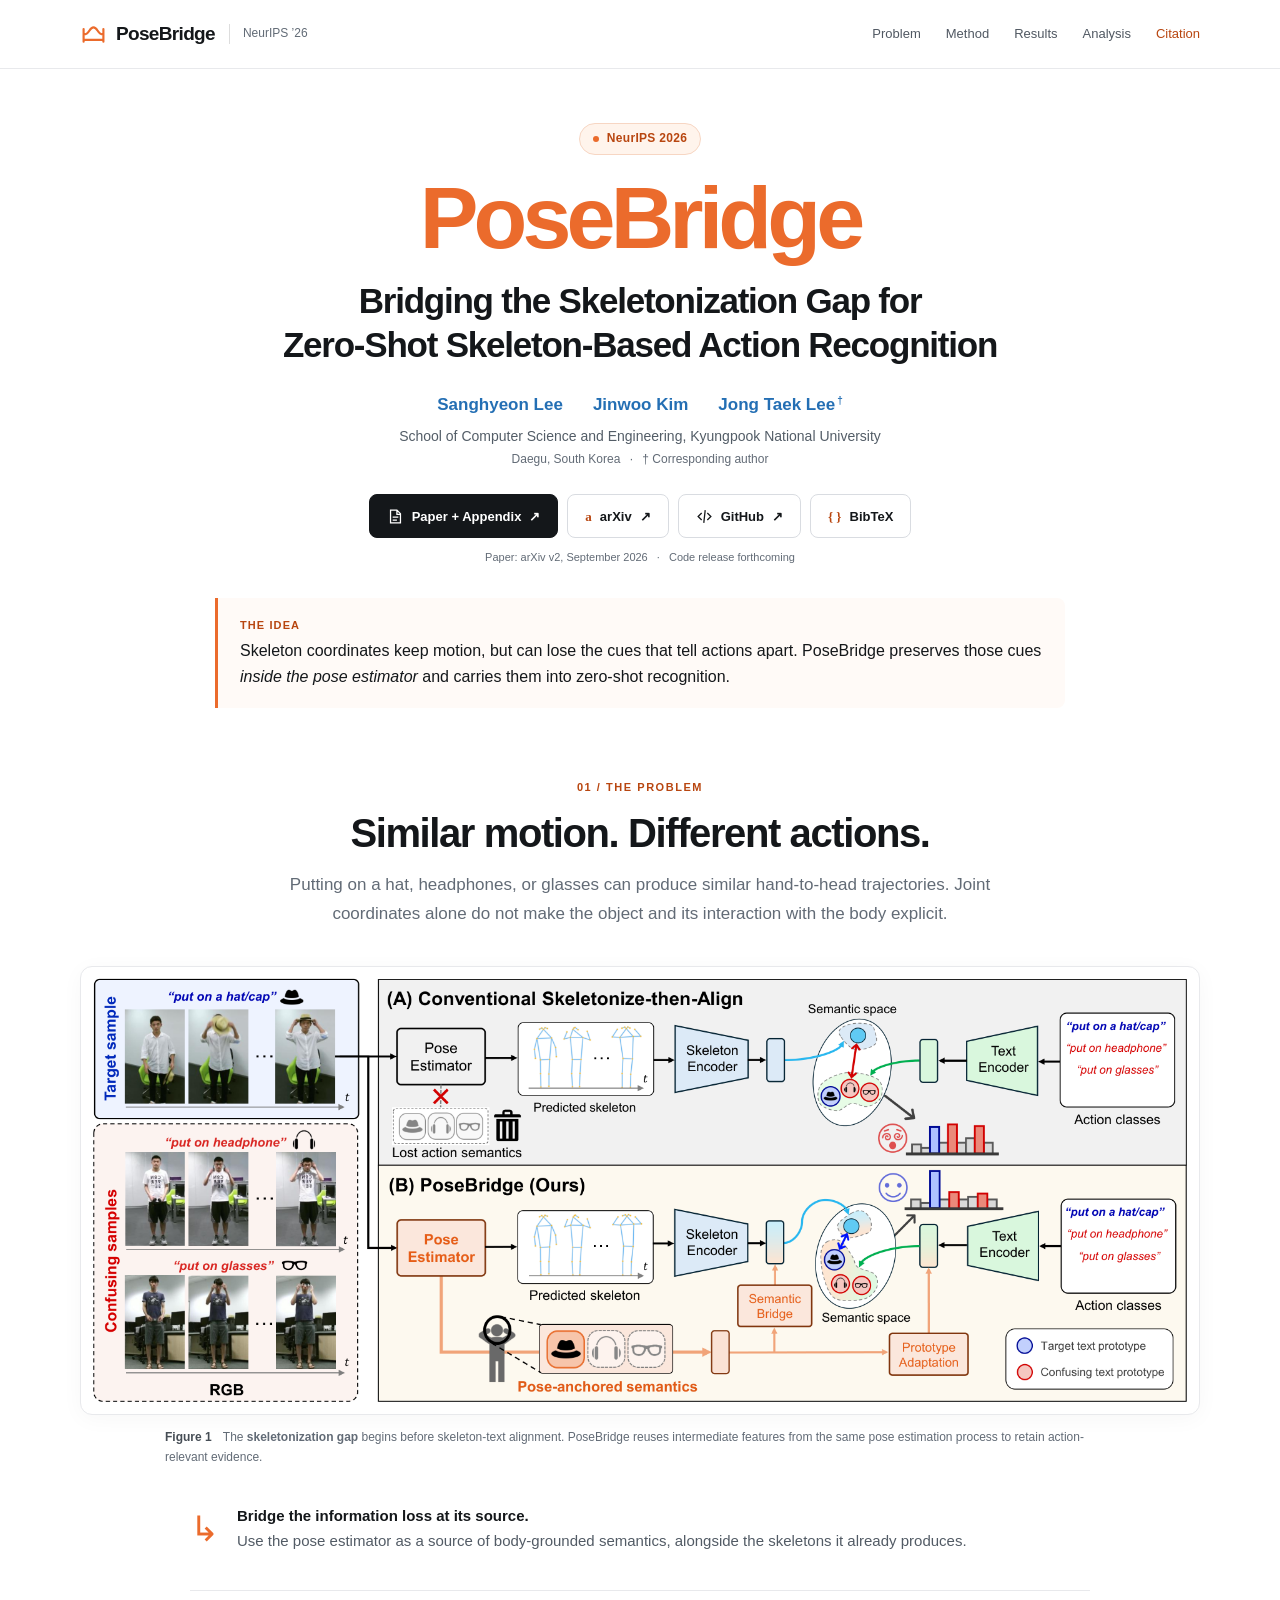
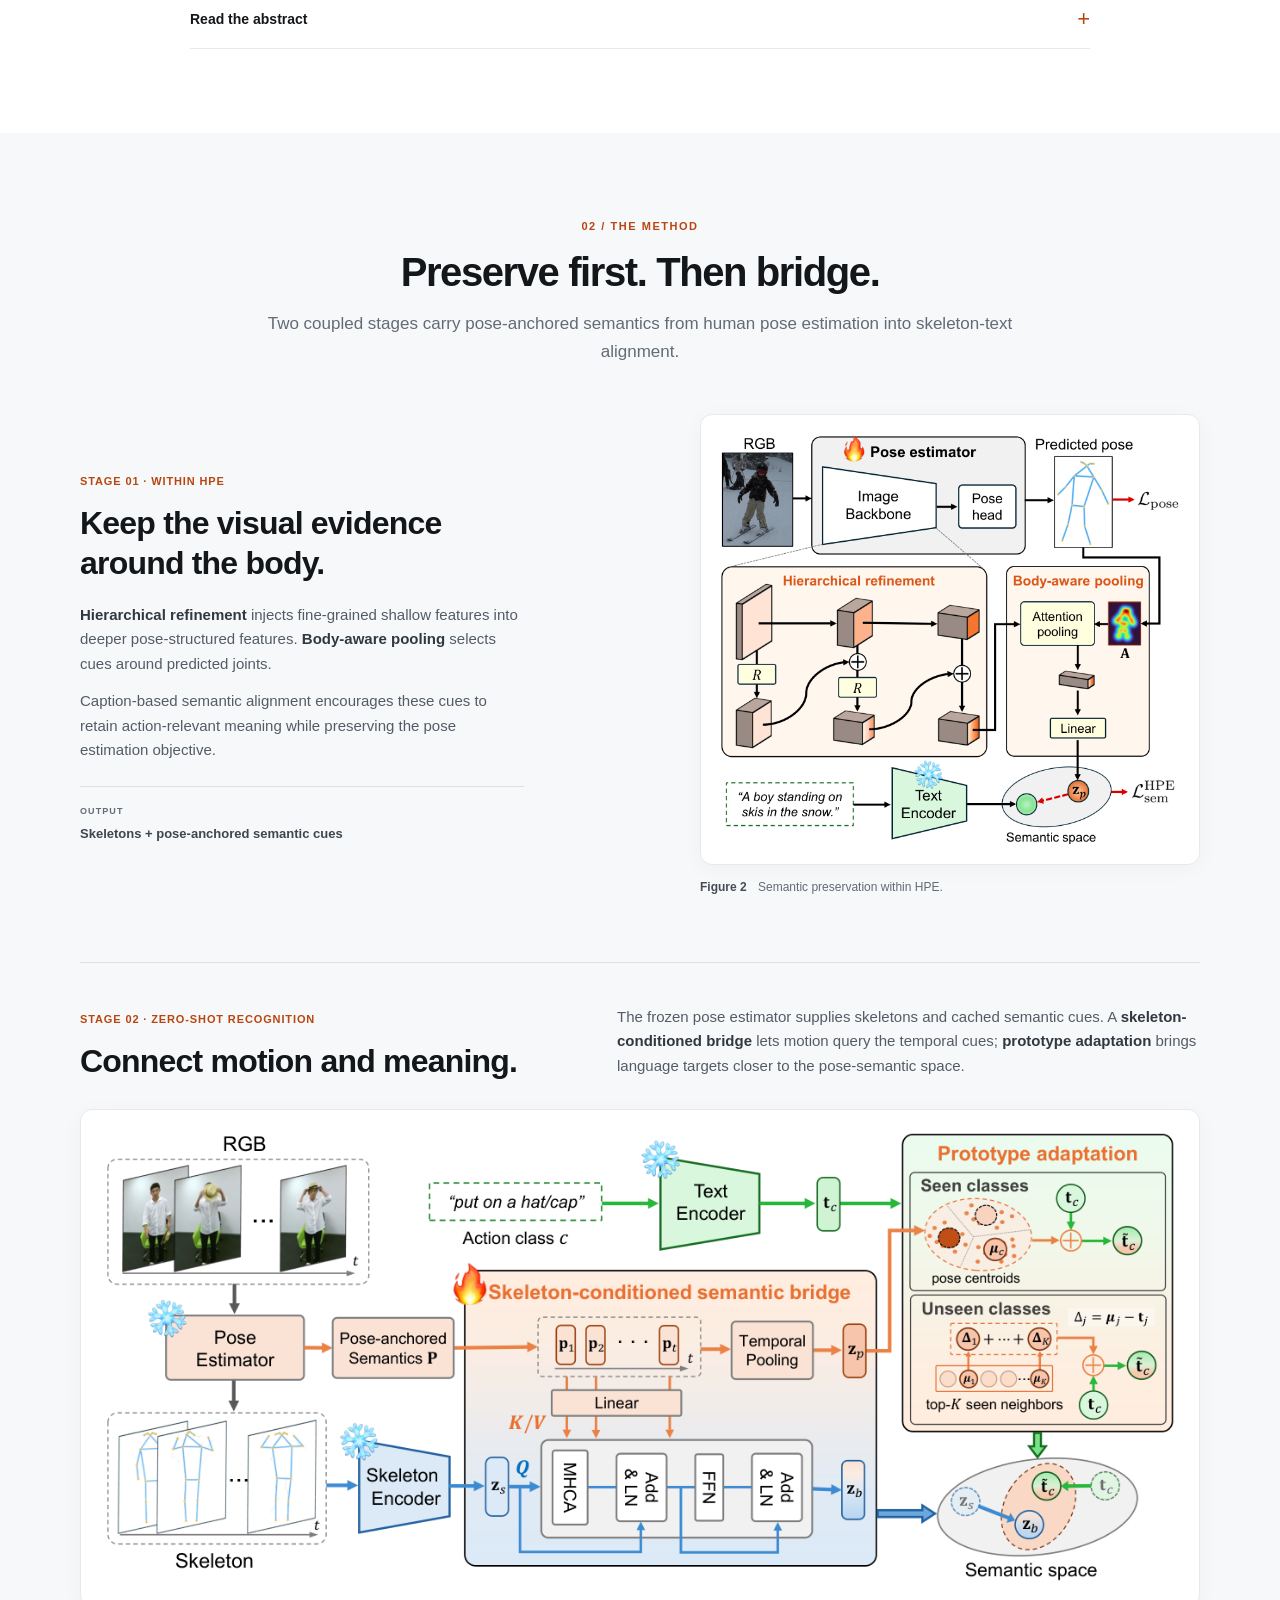
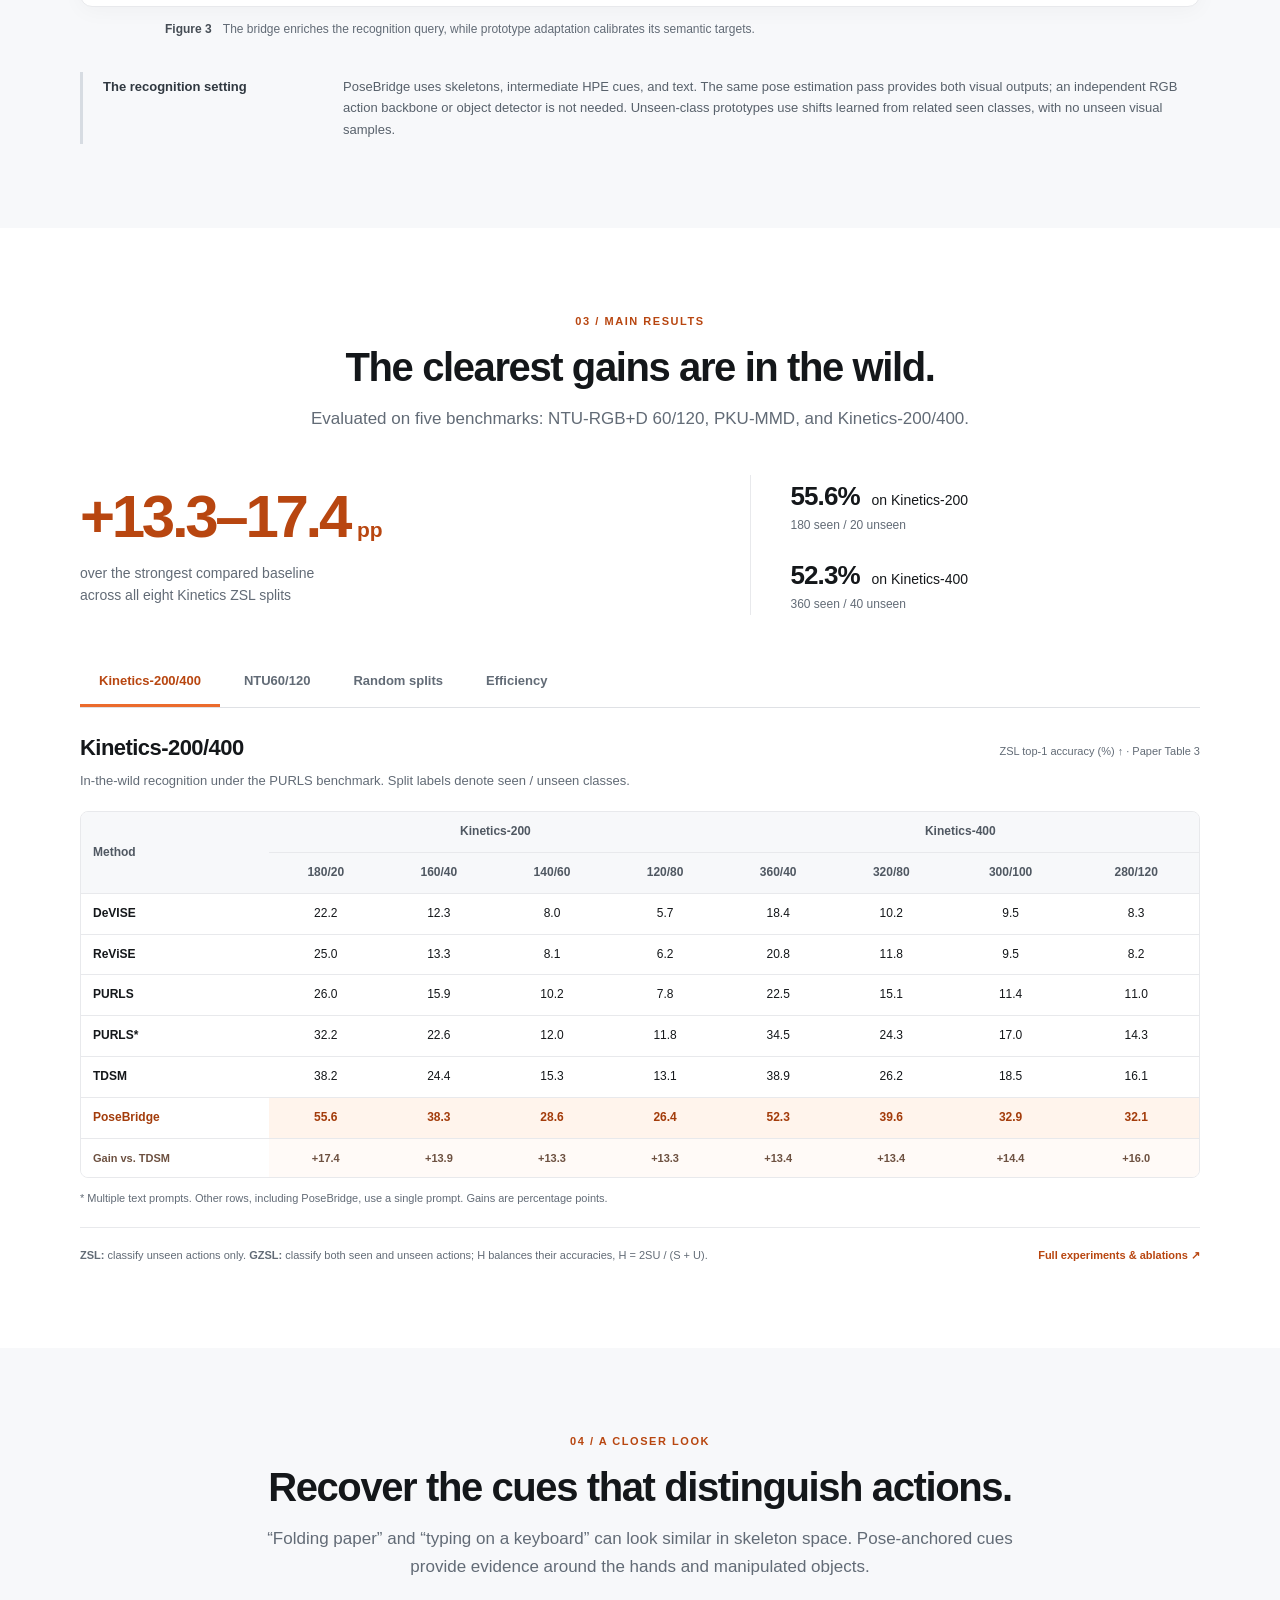
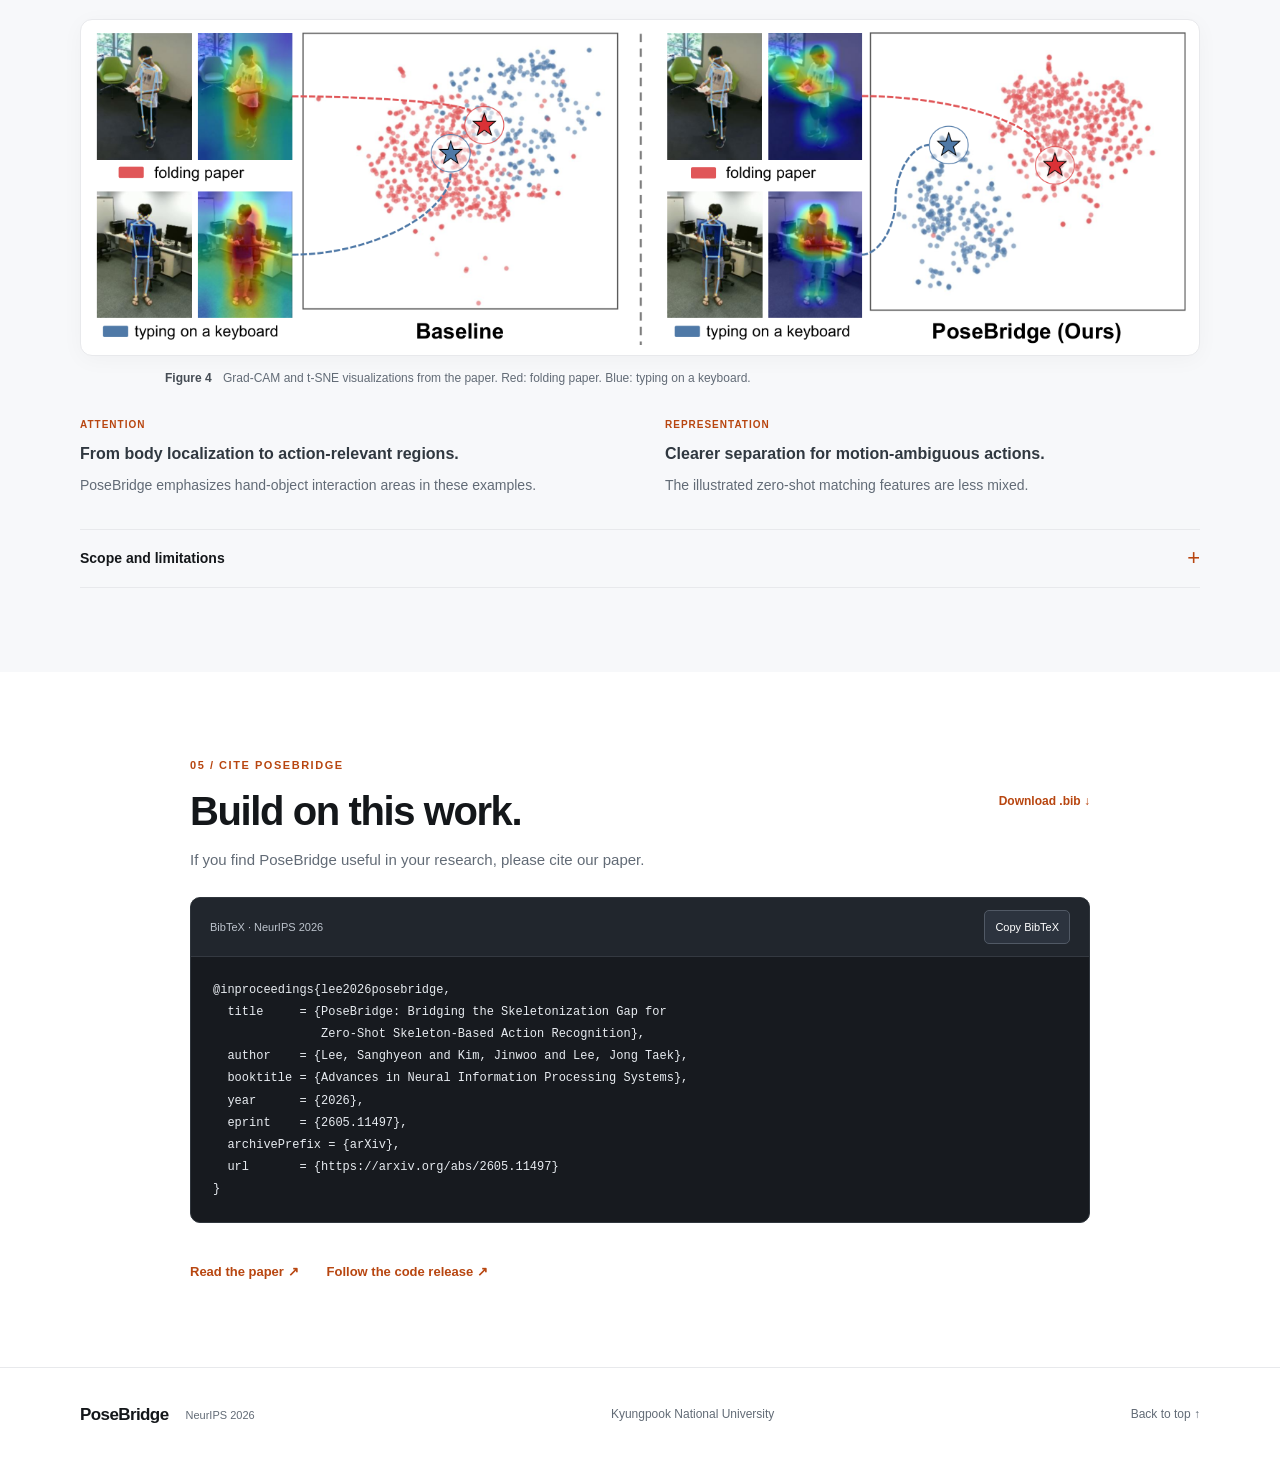
==== docs/index.html @ ac0a4e39 "Add files via upload" ====
<!doctype html>
<html lang="en">
<head>
  <meta charset="utf-8">
  <meta name="viewport" content="width=device-width,initial-scale=1">
  <meta name="description" content="PoseBridge preserves action-relevant visual cues inside human pose estimation and bridges them to zero-shot skeleton-text alignment. NeurIPS 2026.">
  <meta name="theme-color" content="#ffffff">
  <meta property="og:title" content="PoseBridge | NeurIPS 2026">
  <meta property="og:description" content="Bridging the Skeletonization Gap for Zero-Shot Skeleton-Based Action Recognition.">
  <meta property="og:image" content="https://hyeon0819.github.io/PoseBridge/assets/figure1.png">
  <meta property="og:type" content="website">
  <meta property="og:url" content="https://hyeon0819.github.io/PoseBridge/">
  <link rel="canonical" href="https://hyeon0819.github.io/PoseBridge/">
  <meta name="citation_title" content="PoseBridge: Bridging the Skeletonization Gap for Zero-Shot Skeleton-Based Action Recognition">
  <meta name="citation_author" content="Sanghyeon Lee">
  <meta name="citation_author" content="Jinwoo Kim">
  <meta name="citation_author" content="Jong Taek Lee">
  <meta name="citation_publication_date" content="2026">
  <meta name="citation_conference_title" content="Advances in Neural Information Processing Systems">
  <meta name="citation_pdf_url" content="https://arxiv.org/pdf/2605.11497v2">
  <link rel="icon" href="assets/favicon.svg" type="image/svg+xml">
  <link rel="stylesheet" href="style.css">
  <script src="script.js" defer></script>
  <title>PoseBridge | NeurIPS 2026</title>
</head>
<body>
  <a class="skip-link" href="#main">Skip to content</a>
  <nav class="nav" aria-label="Primary navigation">
    <div class="nav-inner">
      <a class="brand" href="#top" aria-label="PoseBridge home"><svg width="27" height="27" viewBox="0 0 30 30" aria-hidden="true"><path d="M4 23V9m22 14V9M4 15c7 0 6-8 11-8s4 8 11 8M4 21h22" fill="none" stroke="currentColor" stroke-width="2.4" stroke-linecap="round"/></svg>PoseBridge<span class="nav-venue">NeurIPS ’26</span></a>
      <button class="menu-toggle" type="button" aria-expanded="false" aria-controls="nav-links">Menu <span aria-hidden="true">☰</span></button>
      <div class="nav-links" id="nav-links"><a href="#problem">Problem</a><a href="#method">Method</a><a href="#results">Results</a><a href="#analysis">Analysis</a><a href="#citation">Citation</a></div>
    </div>
  </nav>
  <main id="main">
    <header id="top" class="hero container">
      <div class="venue-pill"><span class="venue-dot" aria-hidden="true"></span> NeurIPS 2026</div>
      <h1>PoseBridge</h1>
      <p class="paper-title">Bridging the Skeletonization Gap for<br class="desktop-break"> Zero-Shot Skeleton-Based Action Recognition</p>
      <div class="authors" aria-label="Authors">
        <a href="https://sites.google.com/view/sang-hyeon-lee" target="_blank" rel="noopener noreferrer">Sanghyeon Lee</a>
        <a href="https://scholar.google.co.kr/citations?user=WdOolEsAAAAJ&amp;hl=ko&amp;oi=sra" target="_blank" rel="noopener noreferrer">Jinwoo Kim</a>
        <a href="https://sites.google.com/view/k-vislab" target="_blank" rel="noopener noreferrer">Jong Taek Lee<sup>†</sup></a>
      </div>
      <p class="affiliation">School of Computer Science and Engineering, Kyungpook National University</p>
      <p class="corresponding">Daegu, South Korea <span aria-hidden="true">·</span> † Corresponding author</p>
      <div class="link-row">
        <a class="paper-button primary" href="assets/posebridge-paper.pdf" target="_blank" rel="noopener"><svg width="17" height="17" viewBox="0 0 24 24" fill="none" stroke="currentColor" stroke-width="1.8" aria-hidden="true"><path d="M14 3H5v18h14V8zM14 3v6h5M8 13h8M8 17h6"/></svg>Paper + Appendix <span aria-hidden="true">↗</span></a>
        <a class="paper-button" href="https://arxiv.org/abs/2605.11497" target="_blank" rel="noopener noreferrer"><span class="button-icon" aria-hidden="true">a</span>arXiv <span aria-hidden="true">↗</span></a>
        <a class="paper-button" href="https://github.com/hyeon0819/PoseBridge" target="_blank" rel="noopener noreferrer"><svg width="17" height="17" viewBox="0 0 24 24" fill="none" stroke="currentColor" stroke-width="1.8" aria-hidden="true"><path d="m8 7-5 5 5 5m8-10 5 5-5 5m-3-14-2 18"/></svg>GitHub <span aria-hidden="true">↗</span></a>
        <a class="paper-button" href="#citation"><span class="button-icon" aria-hidden="true">{ }</span>BibTeX</a>
      </div>
      <p class="resource-note">Paper: arXiv v2, September 2026 <span aria-hidden="true">·</span> Code release forthcoming</p>
      <p class="tldr"><strong>The idea</strong> Skeleton coordinates keep motion, but can lose the cues that tell actions apart. PoseBridge preserves those cues <em>inside the pose estimator</em> and carries them into zero-shot recognition.</p>
    </header>

    <section id="problem" class="section problem-section container">
      <div class="section-heading"><span class="eyebrow">01 / THE PROBLEM</span><h2>Similar motion. Different actions.</h2><p>Putting on a hat, headphones, or glasses can produce similar hand-to-head trajectories. Joint coordinates alone do not make the object and its interaction with the body explicit.</p></div>
      <figure class="wide-figure hero-figure">
        <button class="figure-button" data-figure="assets/figure1.png" data-title="The skeletonization gap" aria-label="Enlarge Figure 1: The skeletonization gap"><img src="assets/figure1.png" width="1758" height="685" alt="Conventional skeleton-text alignment loses object cues during pose estimation. PoseBridge preserves pose-anchored semantics to distinguish a hat, headphones, and glasses." fetchpriority="high"><span class="zoom-hint" aria-hidden="true">↗ Enlarge figure</span></button>
        <figcaption><span class="figure-label">Figure 1</span> The <strong>skeletonization gap</strong> begins before skeleton-text alignment. PoseBridge reuses intermediate features from the same pose estimation process to retain action-relevant evidence.</figcaption>
      </figure>
      <div class="takeaway"><span class="takeaway-marker" aria-hidden="true">↳</span><p><strong>Bridge the information loss at its source.</strong> Use the pose estimator as a source of body-grounded semantics, alongside the skeletons it already produces.</p></div>
      <details class="abstract"><summary>Read the abstract <span aria-hidden="true">+</span></summary><div class="abstract-body"><p>Zero-shot skeleton-based action recognition (ZSSAR) is typically treated as a skeleton-text alignment problem: encode joint-coordinate sequences, align them with language, and classify unseen actions. We argue that this alignment is often too late. Skeletons are not complete action observations, but compressed outputs of human pose estimation (HPE); by the time alignment begins, human-object interactions and pose-relative visual cues may no longer be explicit. We call this upstream semantic loss.</p><p>To address it, we propose PoseBridge, an HPE-aware ZSSAR framework that bridges intermediate HPE representations to skeleton-text alignment. Rather than adding an RGB action branch or object detector, PoseBridge extracts pose-anchored semantic cues from the same HPE process that produces skeletons, then transfers them through skeleton-conditioned bridging and semantic prototype adaptation.</p><p>Across NTU-RGB+D 60/120, PKU-MMD, and Kinetics-200/400, PoseBridge improves ZSSAR performance under the evaluated protocols. On the Kinetics-200/400 PURLS benchmark, which contains in-the-wild videos with diverse scenes and action contexts, PoseBridge shows the clearest separation, improving the strongest compared baseline by 13.3–17.4 points across all eight splits. Our code will be publicly released.</p></div></details>
    </section>

    <section id="method" class="section soft-bg">
      <div class="container">
        <div class="section-heading"><span class="eyebrow">02 / THE METHOD</span><h2>Preserve first. Then bridge.</h2><p>Two coupled stages carry pose-anchored semantics from human pose estimation into skeleton-text alignment.</p></div>
        <article class="method-block">
          <div class="method-copy"><span class="step-number">STAGE 01 · WITHIN HPE</span><h3>Keep the visual evidence<br>around the body.</h3><p><strong>Hierarchical refinement</strong> injects fine-grained shallow features into deeper pose-structured features. <strong>Body-aware pooling</strong> selects cues around predicted joints.</p><p>Caption-based semantic alignment encourages these cues to retain action-relevant meaning while preserving the pose estimation objective.</p><div class="stage-output"><span>OUTPUT</span> Skeletons + pose-anchored semantic cues</div></div>
          <figure class="method-figure"><button class="figure-button" data-figure="assets/figure_HPE.png" data-title="Stage 1: Learning pose-anchored semantics" aria-label="Enlarge Figure 2: Learning pose-anchored semantics"><img src="assets/figure_HPE.png" width="731" height="653" loading="lazy" alt="Multi-level pose estimator features undergo hierarchical refinement and body-aware pooling, then align with caption features from a frozen text encoder."><span class="zoom-hint" aria-hidden="true">↗ Enlarge figure</span></button><figcaption><span class="figure-label">Figure 2</span> Semantic preservation within HPE.</figcaption></figure>
        </article>
        <article class="method-stage-two">
          <div class="method-two-heading"><div><span class="step-number">STAGE 02 · ZERO-SHOT RECOGNITION</span><h3>Connect motion and meaning.</h3></div><p>The frozen pose estimator supplies skeletons and cached semantic cues. A <strong>skeleton-conditioned bridge</strong> lets motion query the temporal cues; <strong>prototype adaptation</strong> brings language targets closer to the pose-semantic space.</p></div>
          <figure class="wide-figure"><button class="figure-button" data-figure="assets/figure_ZSSAR.png" data-title="Stage 2: Bridging to skeleton-text alignment" aria-label="Enlarge Figure 3: The semantic bridge and prototype adaptation"><img src="assets/figure_ZSSAR.png" width="1247" height="525" loading="lazy" alt="Skeleton features query pose-anchored cues using cross-attention. Seen-class pose centroids adapt text prototypes; shifts from related seen classes adapt unseen prototypes."><span class="zoom-hint" aria-hidden="true">↗ Enlarge figure</span></button><figcaption><span class="figure-label">Figure 3</span> The bridge enriches the recognition query, while prototype adaptation calibrates its semantic targets.</figcaption></figure>
        </article>
        <div class="protocol"><strong>The recognition setting</strong><p>PoseBridge uses skeletons, intermediate HPE cues, and text. The same pose estimation pass provides both visual outputs; an independent RGB action backbone or object detector is not needed. Unseen-class prototypes use shifts learned from related seen classes, with no unseen visual samples.</p></div>
      </div>
    </section>

    <section id="results" class="section container">
      <div class="section-heading"><span class="eyebrow">03 / MAIN RESULTS</span><h2>The clearest gains are in the wild.</h2><p>Evaluated on five benchmarks: NTU-RGB+D 60/120, PKU-MMD, and Kinetics-200/400.</p></div>
      <div class="results-intro"><div class="lead-stat"><strong>+13.3–17.4<span>pp</span></strong><p>over the strongest compared baseline<br>across all eight Kinetics ZSL splits</p></div><div class="result-summary"><p><strong>55.6%</strong> on Kinetics-200 <span>180 seen / 20 unseen</span></p><p><strong>52.3%</strong> on Kinetics-400 <span>360 seen / 40 unseen</span></p></div></div>
      <div class="result-tabs" role="tablist" aria-label="Result benchmarks"><button type="button" role="tab" id="tab-kinetics" aria-selected="true" aria-controls="panel-kinetics" tabindex="0">Kinetics-200/400</button><button type="button" role="tab" id="tab-ntu" aria-selected="false" aria-controls="panel-ntu" tabindex="-1">NTU60/120</button><button type="button" role="tab" id="tab-random" aria-selected="false" aria-controls="panel-random" tabindex="-1">Random splits</button><button type="button" role="tab" id="tab-efficiency" aria-selected="false" aria-controls="panel-efficiency" tabindex="-1">Efficiency</button></div>
      <div class="result-panel" id="panel-kinetics" role="tabpanel" aria-labelledby="tab-kinetics" tabindex="0">
        <div class="panel-title"><h3>Kinetics-200/400</h3><span>ZSL top-1 accuracy (%) ↑ · Paper Table 3</span></div>
        <p class="panel-description">In-the-wild recognition under the PURLS benchmark. Split labels denote seen / unseen classes.</p>
        <div class="table-wrap" role="region" aria-label="Kinetics accuracy table, scroll horizontally for all splits" tabindex="0"><table><caption class="sr-only">Kinetics-200 and Kinetics-400 zero-shot top-1 accuracy</caption><thead><tr><th rowspan="2" scope="col">Method</th><th colspan="4" scope="colgroup">Kinetics-200</th><th colspan="4" scope="colgroup">Kinetics-400</th></tr><tr><th scope="col">180/20</th><th scope="col">160/40</th><th scope="col">140/60</th><th scope="col">120/80</th><th scope="col">360/40</th><th scope="col">320/80</th><th scope="col">300/100</th><th scope="col">280/120</th></tr></thead><tbody>
          <tr><th scope="row">DeVISE</th><td>22.2</td><td>12.3</td><td>8.0</td><td>5.7</td><td>18.4</td><td>10.2</td><td>9.5</td><td>8.3</td></tr>
          <tr><th scope="row">ReViSE</th><td>25.0</td><td>13.3</td><td>8.1</td><td>6.2</td><td>20.8</td><td>11.8</td><td>9.5</td><td>8.2</td></tr>
          <tr><th scope="row">PURLS</th><td>26.0</td><td>15.9</td><td>10.2</td><td>7.8</td><td>22.5</td><td>15.1</td><td>11.4</td><td>11.0</td></tr>
          <tr><th scope="row">PURLS*</th><td>32.2</td><td>22.6</td><td>12.0</td><td>11.8</td><td>34.5</td><td>24.3</td><td>17.0</td><td>14.3</td></tr>
          <tr><th scope="row">TDSM</th><td>38.2</td><td>24.4</td><td>15.3</td><td>13.1</td><td>38.9</td><td>26.2</td><td>18.5</td><td>16.1</td></tr>
          <tr class="ours"><th scope="row">PoseBridge</th><td>55.6</td><td>38.3</td><td>28.6</td><td>26.4</td><td>52.3</td><td>39.6</td><td>32.9</td><td>32.1</td></tr>
          <tr class="gain"><th scope="row">Gain vs. TDSM</th><td>+17.4</td><td>+13.9</td><td>+13.3</td><td>+13.3</td><td>+13.4</td><td>+13.4</td><td>+14.4</td><td>+16.0</td></tr>
        </tbody></table></div><p class="table-note">* Multiple text prompts. Other rows, including PoseBridge, use a single prompt. Gains are percentage points.</p>
      </div>
      <div class="result-panel" id="panel-ntu" role="tabpanel" aria-labelledby="tab-ntu" tabindex="0" hidden>
        <div class="panel-title"><h3>NTU-RGB+D 60/120</h3><span>Standard Xsub splits · Paper Table 1</span></div><p class="panel-description">ZSL top-1 accuracy (%) and GZSL harmonic mean H (%). Selected recent comparisons from the paper.</p>
        <div class="table-wrap" role="region" aria-label="NTU standard-split results, scroll horizontally for all splits" tabindex="0"><table><caption class="sr-only">NTU60 and NTU120 standard-split ZSL and GZSL results</caption><thead><tr><th rowspan="2" scope="col">Method</th><th colspan="2" scope="colgroup">NTU60 · 55/5</th><th colspan="2" scope="colgroup">NTU60 · 48/12</th><th colspan="2" scope="colgroup">NTU120 · 110/10</th><th colspan="2" scope="colgroup">NTU120 · 96/24</th></tr><tr><th scope="col">ZSL</th><th scope="col">H</th><th scope="col">ZSL</th><th scope="col">H</th><th scope="col">ZSL</th><th scope="col">H</th><th scope="col">ZSL</th><th scope="col">H</th></tr></thead><tbody>
          <tr><th scope="row">SCoPLe</th><td>84.1</td><td>70.8</td><td>53.0</td><td>57.9</td><td>74.5</td><td>62.3</td><td>52.2</td><td>52.2</td></tr><tr><th scope="row">Neuron</th><td>86.9</td><td>71.4</td><td>62.7</td><td>59.1</td><td>71.5</td><td>63.3</td><td>57.1</td><td>53.6</td></tr><tr><th scope="row">TDSM</th><td>86.5</td><td>—</td><td>56.0</td><td>—</td><td>74.2</td><td>—</td><td>65.1</td><td>—</td></tr><tr><th scope="row">FS-VAE</th><td>86.9</td><td>75.7</td><td>57.2</td><td>52.1</td><td>74.4</td><td>63.3</td><td>62.5</td><td>54.7</td></tr><tr><th scope="row">BSZSL†</th><td>83.0</td><td>78.0</td><td>53.0</td><td>48.8</td><td>77.7</td><td>75.8</td><td>56.1</td><td>61.6</td></tr><tr><th scope="row">SKI-VLM†</th><td>82.2</td><td>—</td><td>52.0</td><td>—</td><td>77.5</td><td>—</td><td>59.3</td><td>—</td></tr><tr class="ours"><th scope="row">PoseBridge</th><td>88.8</td><td>83.0</td><td>73.2</td><td>68.0</td><td>80.3</td><td>68.0</td><td>70.9</td><td>62.6</td></tr>
        </tbody></table></div><p class="table-note">† Additional RGB pathway with a pretrained CLIP visual encoder. “—” means unreported. PoseBridge leads ZSL in all four standard splits and GZSL-H among compared methods without an extra RGB pathway.</p>
      </div>
      <div class="result-panel" id="panel-random" role="tabpanel" aria-labelledby="tab-random" tabindex="0" hidden>
        <div class="panel-title"><h3>Beyond a single class split</h3><span>Random Xsub splits · Paper Table 2</span></div><p class="panel-description">Average of three random seen/unseen splits. ZSL accuracy (%) and GZSL-H (%).</p>
        <div class="table-wrap" role="region" aria-label="Random-split results, scroll horizontally for all benchmarks" tabindex="0"><table><caption class="sr-only">Random-split results on NTU60, NTU120, and PKU-MMD</caption><thead><tr><th rowspan="2" scope="col">Method</th><th colspan="2" scope="colgroup">NTU60 · 55/5</th><th colspan="2" scope="colgroup">NTU120 · 110/10</th><th colspan="2" scope="colgroup">PKU-MMD · 46/5</th></tr><tr><th scope="col">ZSL</th><th scope="col">H</th><th scope="col">ZSL</th><th scope="col">H</th><th scope="col">ZSL</th><th scope="col">H</th></tr></thead><tbody><tr><th scope="row">SA-DVAE</th><td>84.2</td><td>75.3</td><td>50.7</td><td>47.5</td><td>66.5</td><td>54.7</td></tr><tr><th scope="row">SCoPLe</th><td>83.7</td><td>77.7</td><td>53.3</td><td>54.1</td><td>71.4</td><td>54.9</td></tr><tr><th scope="row">TDSM</th><td>88.9</td><td>—</td><td>69.5</td><td>—</td><td>70.8</td><td>—</td></tr><tr><th scope="row">FS-VAE</th><td>—</td><td>—</td><td>—</td><td>—</td><td>71.2</td><td>59.0</td></tr><tr class="ours"><th scope="row">PoseBridge</th><td>90.5</td><td>78.2</td><td>74.8</td><td>66.0</td><td>77.5</td><td>71.9</td></tr></tbody></table></div><p class="table-note">GZSL-H improves by 11.9 points on NTU120 and 12.9 points on PKU-MMD over the strongest compared baseline. Selected comparisons; full results are in the paper.</p>
      </div>
      <div class="result-panel" id="panel-efficiency" role="tabpanel" aria-labelledby="tab-efficiency" tabindex="0" hidden>
        <div class="panel-title"><h3>Lightweight recognition</h3><span>ZSSAR stage only · Paper Table 4</span></div><p class="panel-description">Measured on one NVIDIA RTX A6000, including skeleton and text encoders. These are recognition-stage measurements after skeleton extraction, not end-to-end video throughput.</p>
        <div class="table-wrap" role="region" aria-label="Recognition-stage efficiency results" tabindex="0"><table><caption class="sr-only">Recognition-stage computational cost and throughput</caption><thead><tr><th scope="col">Method</th><th scope="col">Trainable / total params (M)</th><th scope="col">GFLOPs ↓</th><th scope="col">FPS ↑</th></tr></thead><tbody><tr><th scope="row">Neuron</th><td>2.3 / 126.7</td><td>7.5</td><td>1165.4</td></tr><tr><th scope="row">TDSM</th><td>260.4 / 384.2</td><td>10.6</td><td>772.5</td></tr><tr><th scope="row">FS-VAE</th><td>0.2 / 64.4</td><td>3.7</td><td>1237.0</td></tr><tr><th scope="row">SKI-VLM</th><td>2.8 / 215.9</td><td>281.0</td><td>22.6</td></tr><tr class="ours"><th scope="row">PoseBridge</th><td>3.8 / 128.2</td><td>7.3</td><td>1398.0</td></tr></tbody></table></div><p class="table-note">Pose estimation and cue extraction incur additional cost. See Appendix D.3 for component-wise pipeline costs.</p>
      </div>
      <div class="evaluation-note"><p><strong>ZSL:</strong> classify unseen actions only. <strong>GZSL:</strong> classify both seen and unseen actions; H balances their accuracies, H = 2SU / (S + U).</p><a href="assets/posebridge-paper.pdf#page=7" target="_blank" rel="noopener">Full experiments & ablations <span aria-hidden="true">↗</span></a></div>
    </section>

    <section id="analysis" class="section soft-bg">
      <div class="container"><div class="section-heading"><span class="eyebrow">04 / A CLOSER LOOK</span><h2>Recover the cues that distinguish actions.</h2><p>“Folding paper” and “typing on a keyboard” can look similar in skeleton space. Pose-anchored cues provide evidence around the hands and manipulated objects.</p></div>
        <figure class="wide-figure"><button class="figure-button" data-figure="assets/qualitative.png" data-title="Qualitative analysis: folding paper vs. typing" aria-label="Enlarge Figure 4: Grad-CAM and t-SNE analysis"><img src="assets/qualitative.png" width="1532" height="439" loading="lazy" alt="Baseline Grad-CAM attends broadly to the body and the two action classes overlap in t-SNE. PoseBridge attends around the hands, paper, and keyboard and shows clearer class separation."><span class="zoom-hint" aria-hidden="true">↗ Enlarge figure</span></button><figcaption><span class="figure-label">Figure 4</span> Grad-CAM and t-SNE visualizations from the paper. Red: folding paper. Blue: typing on a keyboard.</figcaption></figure>
        <div class="analysis-observations"><p><span>ATTENTION</span><strong>From body localization to action-relevant regions.</strong> PoseBridge emphasizes hand-object interaction areas in these examples.</p><p><span>REPRESENTATION</span><strong>Clearer separation for motion-ambiguous actions.</strong> The illustrated zero-shot matching features are less mixed.</p></div>
        <details class="scope-details"><summary>Scope and limitations <span aria-hidden="true">+</span></summary><p>PoseBridge assumes access to intermediate pose-estimation features during skeleton extraction, so it uses an HPE-aware protocol. Its cues can become unreliable under heavy occlusion, severe motion blur, pose estimation failures, or when objects are very small or outside the body-attended region. See Appendix G for the full discussion.</p></details>
      </div>
    </section>

    <section id="citation" class="section container narrow">
      <div class="citation-heading"><div><span class="eyebrow">05 / CITE POSEBRIDGE</span><h2>Build on this work.</h2></div><a class="download-bib" href="assets/posebridge.bib" download>Download .bib <span aria-hidden="true">↓</span></a></div>
      <p>If you find PoseBridge useful in your research, please cite our paper.</p>
      <div class="codebox"><div class="codebox-bar"><span>BibTeX · NeurIPS 2026</span><button id="copyBib" type="button">Copy BibTeX</button></div><pre><code id="bibtex">@inproceedings{lee2026posebridge,
  title     = {PoseBridge: Bridging the Skeletonization Gap for
               Zero-Shot Skeleton-Based Action Recognition},
  author    = {Lee, Sanghyeon and Kim, Jinwoo and Lee, Jong Taek},
  booktitle = {Advances in Neural Information Processing Systems},
  year      = {2026},
  eprint    = {2605.11497},
  archivePrefix = {arXiv},
  url       = {https://arxiv.org/abs/2605.11497}
}</code></pre></div><p id="copy-status" class="copy-status" role="status" aria-live="polite"></p>
      <div class="closing-links"><a href="assets/posebridge-paper.pdf" target="_blank" rel="noopener">Read the paper ↗</a><a href="https://github.com/hyeon0819/PoseBridge" target="_blank" rel="noopener noreferrer">Follow the code release ↗</a></div>
    </section>
  </main>
  <footer><div class="container footer-inner"><a class="brand" href="#top">PoseBridge<span class="footer-venue">NeurIPS 2026</span></a><span>Kyungpook National University</span><a href="#top">Back to top ↑</a></div></footer>
  <dialog id="figure-dialog" aria-labelledby="figure-title"><div class="dialog-toolbar"><h2 id="figure-title">Figure</h2><button id="close-figure" type="button" aria-label="Close enlarged figure">Close <span aria-hidden="true">×</span></button></div><div class="dialog-image-wrap"><img id="dialog-image" alt=""></div><p class="dialog-note">Scroll to inspect. Press Escape to close. <a id="original-figure" target="_blank" rel="noopener">Open original ↗</a></p></dialog>
</body>
</html>
---- docs/style.css ----
:root{--ink:#14171a;--muted:#626b76;--line:#e8e9ec;--soft:#f7f8fa;--orange:#eb6b2c;--orange-dark:#b84610;--orange-soft:#fff4ec;--blue:#246fb4;--max:1120px}
*{box-sizing:border-box}html{scroll-behavior:smooth;scroll-padding-top:82px}body{margin:0;color:var(--ink);background:#fff;font-family:Inter,ui-sans-serif,-apple-system,BlinkMacSystemFont,"Segoe UI",Helvetica,Arial,sans-serif;line-height:1.65;-webkit-font-smoothing:antialiased}a{color:inherit;text-underline-offset:4px}button{font:inherit}button,a{-webkit-tap-highlight-color:transparent}button{cursor:pointer}img{display:block;max-width:100%;height:auto}button:focus-visible,a:focus-visible,summary:focus-visible,[tabindex]:focus-visible{outline:3px solid var(--blue);outline-offset:4px}button:disabled{cursor:default}.container{width:min(var(--max),calc(100% - 48px));margin:0 auto}.narrow{max-width:900px}.sr-only,.skip-link:not(:focus){position:absolute;width:1px;height:1px;padding:0;margin:-1px;overflow:hidden;clip:rect(0,0,0,0);white-space:nowrap;border:0}.skip-link:focus{position:fixed;top:12px;left:12px;background:#fff;padding:12px;z-index:100}h1,h2,h3,p,figure{margin:0}h2{font-size:clamp(29px,3.2vw,40px);line-height:1.2;letter-spacing:-.035em}h3{font-size:28px;line-height:1.25;letter-spacing:-.025em}
.nav{position:sticky;top:0;z-index:20;background:rgba(255,255,255,.96);border-bottom:1px solid var(--line);backdrop-filter:blur(12px)}.nav-inner{width:min(var(--max),calc(100% - 48px));min-height:68px;margin:auto;display:flex;align-items:center;justify-content:space-between;gap:20px}.brand{display:inline-flex;gap:9px;align-items:center;font-size:19px;font-weight:800;text-decoration:none;letter-spacing:-.035em}.brand svg{color:var(--orange)}.nav-venue{font-weight:500;font-size:12px;color:var(--muted);letter-spacing:0;border-left:1px solid #ddd;padding-left:13px;margin-left:5px}.nav-links{display:flex;gap:25px;align-items:center}.nav-links a{font-size:13px;text-decoration:none;color:#505862;padding:20px 0}.nav-links a:hover,.nav-links a.active{color:var(--orange-dark)}.menu-toggle{display:none}
.hero{text-align:center;padding:54px 0 0}.venue-pill{display:inline-flex;gap:8px;align-items:center;padding:5px 13px;border:1px solid #f7d6c3;border-radius:999px;color:var(--orange-dark);background:var(--orange-soft);font-size:12px;font-weight:700;letter-spacing:.025em}.venue-dot{width:6px;height:6px;background:var(--orange);border-radius:50%}h1{color:var(--orange);font-size:clamp(56px,7.5vw,88px);line-height:1.08;letter-spacing:-.055em;margin:15px 0 14px;font-weight:780}.paper-title{font-size:clamp(24px,3vw,35px);font-weight:650;letter-spacing:-.035em;line-height:1.25;max-width:1000px;margin:auto}.authors{display:flex;justify-content:center;flex-wrap:wrap;gap:6px 30px;margin-top:25px;font-size:17px;font-weight:600;color:var(--blue)}.authors a{text-decoration:none}.authors a:hover{text-decoration:underline}.authors sup{font-size:10px;margin-left:2px}.affiliation{font-size:14px;color:#535d67;margin-top:6px}.corresponding{font-size:12px;color:var(--muted);margin-top:2px}.corresponding span,.resource-note span{margin:0 6px}.link-row{display:flex;gap:9px;flex-wrap:wrap;justify-content:center;margin-top:24px}.paper-button{display:inline-flex;align-items:center;justify-content:center;gap:8px;min-height:44px;padding:0 17px;border:1px solid #d9dce1;border-radius:8px;background:#fff;text-decoration:none;font-size:13px;font-weight:650;transition:transform .15s,border-color .15s}.paper-button:hover{transform:translateY(-2px);border-color:#aeb5bc}.paper-button.primary{background:var(--ink);color:white;border-color:var(--ink)}.button-icon{font-weight:700;font-family:Georgia,serif;color:var(--orange-dark)}.resource-note{font-size:11px;margin-top:10px;color:var(--muted)}.tldr{max-width:850px;margin:32px auto 0;padding:18px 22px;border-left:3px solid var(--orange);border-radius:0 8px 8px 0;background:#fffaf7;text-align:left;font-size:16px;line-height:1.65}.tldr strong{display:block;font-size:11px;color:var(--orange-dark);text-transform:uppercase;letter-spacing:.1em;margin-bottom:3px}
.section{padding:84px 0;scroll-margin-top:18px}.problem-section{padding-top:70px}.soft-bg{background:var(--soft)}.section-heading{max-width:770px;text-align:center;margin:0 auto 38px}.section-heading h2{margin-bottom:14px}.section-heading p{color:var(--muted);font-size:17px;line-height:1.65}.eyebrow{display:block;margin-bottom:13px;font-weight:750;font-size:11px;color:var(--orange-dark);letter-spacing:.14em}.wide-figure{margin:0}.figure-button{position:relative;display:block;border:1px solid var(--line);padding:10px;background:#fff;border-radius:12px;width:100%;overflow:hidden;text-align:left;box-shadow:0 4px 22px rgba(20,23,26,.035)}.figure-button img{width:100%}.figure-button:hover{border-color:#d1b5a6}.zoom-hint{position:absolute;right:9px;bottom:9px;padding:4px 8px;background:rgba(255,255,255,.96);border:1px solid #e5e5e5;border-radius:5px;color:#505862;font-size:10px;line-height:1.5;opacity:0;transition:opacity .15s}.figure-button:hover .zoom-hint,.figure-button:focus-visible .zoom-hint{opacity:1}figcaption{max-width:950px;margin:13px auto 0;font-size:12px;line-height:1.65;color:var(--muted)}.figure-label{font-weight:750;color:#464d55;margin-right:8px}.takeaway{display:flex;gap:18px;align-items:center;max-width:900px;margin:32px auto;color:#525b65;font-size:15px}.takeaway strong{display:block;color:var(--ink)}.takeaway-marker{font-size:35px;color:var(--orange)}details{max-width:900px;margin:auto;border-top:1px solid var(--line);border-bottom:1px solid var(--line)}summary{list-style:none;display:flex;justify-content:space-between;align-items:center;cursor:pointer;padding:17px 0;font-size:14px;font-weight:600}summary::-webkit-details-marker{display:none}summary span{font-size:22px;line-height:1;font-weight:400;color:var(--orange-dark)}details[open] summary span{transform:rotate(45deg)}.abstract-body{padding:0 0 20px;color:#4c555f;font-size:15px}.abstract-body p+p{margin-top:13px}
.method-block{display:grid;grid-template-columns:.85fr 1.15fr;gap:75px;align-items:center;margin:48px 0 64px}.method-copy h3{margin:9px 0 20px;font-size:32px}.step-number{font-size:11px;font-weight:750;color:var(--orange-dark);letter-spacing:.08em}.method-copy p{font-size:15px;color:#535c66;margin:12px 0}.method-copy strong,.method-two-heading strong{color:#303840}.method-figure{max-width:500px;justify-self:end}.method-figure .figure-button{padding:18px}.stage-output{border-top:1px solid #dddfe4;padding-top:17px;margin-top:23px;color:#3d4750;font-size:13px;font-weight:550}.stage-output span{display:block;font-size:9px;letter-spacing:.12em;color:var(--muted);margin-bottom:4px}.method-stage-two{border-top:1px solid #dddfe4;padding-top:42px}.method-two-heading{display:grid;grid-template-columns:.9fr 1.1fr;gap:60px;align-items:start;margin-bottom:28px}.method-two-heading h3{margin-top:10px;font-size:32px}.method-two-heading p{font-size:15px;color:#535c66}.method-stage-two .figure-button{padding:22px}.protocol{display:grid;grid-template-columns:210px 1fr;gap:30px;margin-top:32px;border-left:3px solid #d7dce2;padding:4px 0 4px 20px;font-size:13px;color:#58616b}.protocol strong{color:#303840}.protocol p{margin:0}
.results-intro{display:grid;grid-template-columns:1.15fr .85fr;align-items:center;gap:60px;margin:42px 0}.lead-stat strong{display:block;font-size:clamp(40px,4.9vw,60px);line-height:1.1;letter-spacing:-.055em;color:var(--orange-dark)}.lead-stat strong span{font-size:21px;letter-spacing:0;margin-left:8px}.lead-stat p{font-size:14px;line-height:1.6;color:var(--muted);margin-top:12px}.result-summary{border-left:1px solid var(--line);padding-left:40px}.result-summary p{font-size:14px}.result-summary p+p{margin-top:18px}.result-summary strong{font-size:26px;letter-spacing:-.035em;margin-right:8px}.result-summary span{display:block;font-size:12px;color:var(--muted);margin-top:-2px}.result-tabs{display:flex;gap:5px;border-bottom:1px solid #dfe1e5;overflow-x:auto;scrollbar-width:thin}.result-tabs button{border:0;background:transparent;padding:13px 19px;font-size:13px;white-space:nowrap;color:var(--muted);border-bottom:3px solid transparent;font-weight:600}.result-tabs button[aria-selected=true]{color:var(--orange-dark);border-color:var(--orange)}.result-tabs button:hover{background:var(--orange-soft)}.result-tabs button:focus-visible{outline-offset:-4px}.result-panel{padding:26px 0 20px;min-height:385px}.result-panel[hidden]{display:none}.panel-title{display:flex;justify-content:space-between;align-items:baseline;gap:16px}.panel-title h3{font-size:22px;letter-spacing:-.025em}.panel-title span{font-size:11px;color:var(--muted)}.panel-description{font-size:13px;color:var(--muted);margin:8px 0 20px;max-width:850px}.table-wrap{max-width:100%;overflow:auto;border:1px solid var(--line);border-radius:8px;scrollbar-width:thin}table{border-collapse:collapse;width:100%;font-size:12px;white-space:nowrap;font-variant-numeric:tabular-nums}th,td{padding:10px 12px;border-bottom:1px solid var(--line);text-align:center}thead th{font-weight:650;background:#f7f8fa;color:#505862}tbody tr>:first-child,thead tr:first-child>th:first-child{text-align:left;position:sticky;left:0;background:white;z-index:1}thead tr:first-child>th:first-child{background:#f7f8fa}tbody th{font-weight:550}tbody tr:last-child>*{border-bottom:0}tr.ours>*{background:var(--orange-soft);color:#a33c0b;font-weight:750}tr.gain>*{font-size:11px;font-weight:600;color:#6d5141;background:#fffaf7}.table-note{font-size:11px;color:var(--muted);line-height:1.65;margin-top:11px;max-width:950px}.evaluation-note{display:flex;align-items:start;justify-content:space-between;gap:25px;border-top:1px solid var(--line);padding-top:18px;font-size:11px;color:var(--muted)}.evaluation-note p{max-width:680px}.evaluation-note a{white-space:nowrap;text-decoration:none;color:var(--orange-dark);font-weight:650}
.analysis-observations{display:grid;grid-template-columns:1fr 1fr;gap:50px;margin:28px 0 32px}.analysis-observations p{font-size:14px;color:var(--muted)}.analysis-observations span{display:block;color:var(--orange-dark);font-size:10px;letter-spacing:.1em;font-weight:750;margin-bottom:8px}.analysis-observations strong{display:block;color:#303840;font-size:16px;margin-bottom:6px;font-weight:650}.scope-details{max-width:none}.scope-details p{font-size:13px;color:var(--muted);padding-bottom:18px;max-width:950px}.citation-heading{display:flex;align-items:center;justify-content:space-between;gap:20px}.citation-heading h2{margin-bottom:13px}.download-bib{font-size:12px;white-space:nowrap;color:var(--orange-dark);text-decoration:none;font-weight:600}.narrow>p{font-size:15px;color:var(--muted)}.codebox{margin-top:24px;border:1px solid #30363d;border-radius:10px;overflow:hidden;background:#171a1f}.codebox-bar{display:flex;justify-content:space-between;align-items:center;gap:12px;padding:12px 19px;background:#21262d;border-bottom:1px solid #343941;color:#bdc4cd;font-size:11px}.codebox pre{margin:0;padding:22px;overflow:auto;color:#e8ecf1;font:12px/1.85 ui-monospace,SFMono-Regular,Menlo,Consolas,monospace;tab-size:2}#copyBib{border:1px solid #515965;border-radius:5px;background:#2c333e;color:white;padding:6px 10px;font-size:11px;min-height:34px}#copyBib:hover{background:#3b4554}.narrow>.copy-status{font-size:11px;min-height:22px;margin-top:4px}.closing-links{display:flex;gap:28px;font-size:13px;margin-top:12px}.closing-links a{color:var(--orange-dark);text-decoration:none;font-weight:600}.closing-links a:hover,.download-bib:hover{text-decoration:underline}footer{border-top:1px solid var(--line)}.footer-inner{min-height:94px;display:flex;align-items:center;justify-content:space-between;gap:20px;color:var(--muted);font-size:12px}.footer-inner .brand{color:var(--ink);font-size:17px}.footer-venue{color:var(--muted);font-weight:400;font-size:11px;letter-spacing:0;padding-left:8px}.footer-inner>a:last-child{text-decoration:none}
dialog{width:min(1500px,96vw);max-width:96vw;max-height:94dvh;padding:0;border:1px solid #d9dce1;border-radius:12px;color:var(--ink);box-shadow:0 20px 90px #0003}dialog::backdrop{background:rgba(15,20,26,.76);backdrop-filter:blur(4px)}.dialog-toolbar{display:flex;align-items:center;justify-content:space-between;gap:20px;padding:15px 20px;border-bottom:1px solid var(--line);position:sticky;top:0;background:#fff;z-index:1}.dialog-toolbar h2{font-size:17px;letter-spacing:-.02em}.dialog-toolbar button{background:var(--soft);border:1px solid #d7dce1;border-radius:6px;padding:7px 12px;font-size:12px;white-space:nowrap;min-height:38px}.dialog-image-wrap{overflow:auto;padding:24px;max-height:75dvh}.dialog-image-wrap img{width:auto;max-width:none;min-width:min(800px,80vw);margin:auto}.dialog-note{font-size:11px;padding:0 20px 15px;color:var(--muted)}.dialog-note a{margin-left:10px}
@media(hover:none){.zoom-hint{opacity:1}}
@media(min-width:1500px){.hero{padding-top:68px}}
@media(max-width:900px){.nav-venue{display:none}.nav-links{gap:20px}.method-block{gap:35px;grid-template-columns:1fr 1fr}.method-copy h3,.method-two-heading h3{font-size:28px}.method-two-heading{gap:30px}.method-stage-two .figure-button{padding:14px}.protocol{grid-template-columns:170px 1fr}.result-panel{min-height:400px}.evaluation-note{flex-direction:column;gap:8px}.panel-title{align-items:flex-start;flex-direction:column;gap:4px}.results-intro{gap:30px}.result-summary{padding-left:25px}}
@media(max-width:680px){html{scroll-padding-top:76px}.container,.nav-inner{width:calc(100% - 32px)}.nav-inner{min-height:60px;position:relative}.nav-venue{display:inline;font-size:10px;padding-left:9px;margin-left:0}.brand{font-size:17px;gap:6px}.brand svg{width:23px}.menu-toggle{display:flex;align-items:center;gap:8px;padding:8px 10px;background:#fff;border:1px solid #dde0e4;border-radius:6px;font-size:12px;min-height:40px}.nav-links{display:none;position:absolute;top:60px;left:-16px;right:-16px;background:#fff;border-bottom:1px solid var(--line);padding:8px 16px 16px;box-shadow:0 8px 12px #00000005}.nav-links.open{display:flex;flex-direction:column;align-items:stretch;gap:0}.nav-links a{padding:11px 12px;border-radius:4px}.nav-links a:hover{background:var(--orange-soft)}.hero{padding-top:38px}h1{font-size:60px;margin-top:17px}.paper-title{font-size:25px;line-height:1.28;max-width:520px}.desktop-break{display:none}.authors{font-size:15px;gap:6px 18px;margin-top:22px}.affiliation{font-size:12px;max-width:350px;margin:9px auto 0}.corresponding{font-size:10px;margin-top:5px}.link-row{gap:8px;margin:21px auto 0;max-width:440px}.paper-button{font-size:12px;padding:0 12px;min-height:44px}.resource-note{font-size:10px;margin-top:11px}.tldr{font-size:14px;padding:16px 17px;margin-top:26px}.section{padding:56px 0}.problem-section{padding-top:48px}.section-heading{margin-bottom:25px}.section-heading p{font-size:15px}.section-heading h2{margin-bottom:12px}.eyebrow{font-size:10px;margin-bottom:10px}.figure-button{padding:6px;border-radius:8px}.zoom-hint{opacity:1;font-size:9px;padding:3px 6px;right:6px;bottom:6px}figcaption{font-size:11px;margin-top:10px}.takeaway{font-size:13px;gap:12px;margin:24px auto}.takeaway-marker{font-size:28px}.abstract-body{font-size:14px}.method-block{grid-template-columns:1fr;gap:25px;margin:34px 0 40px}.method-copy h3{font-size:29px;margin-bottom:14px}.method-copy p{font-size:14px}.method-figure{justify-self:center;max-width:480px;width:100%}.method-figure .figure-button{padding:14px}.method-two-heading{grid-template-columns:1fr;gap:15px;margin-bottom:22px}.method-two-heading h3{font-size:29px}.method-two-heading p{font-size:14px}.method-stage-two{padding-top:32px}.method-stage-two .figure-button{padding:7px}.protocol{grid-template-columns:1fr;gap:7px;margin-top:25px;font-size:12px;padding-left:14px}.results-intro{grid-template-columns:1fr;gap:25px;margin:30px 0}.lead-stat strong{font-size:48px}.lead-stat strong span{font-size:18px}.lead-stat p{font-size:12px;margin-top:8px}.result-summary{padding:18px 0 0;border-left:0;border-top:1px solid var(--line);display:grid;grid-template-columns:1fr 1fr;gap:20px}.result-summary p{font-size:12px}.result-summary p+p{margin:0}.result-summary strong{display:block;font-size:28px}.result-summary span{font-size:10px;margin-top:3px}.result-tabs{gap:0}.result-tabs button{padding:12px 13px;font-size:12px}.result-tabs button:first-child{padding-left:0}.result-panel{padding-top:22px;min-height:0}.panel-title h3{font-size:21px}.panel-title span{font-size:10px}.panel-description{font-size:12px;margin-bottom:15px}table{font-size:11px}th,td{padding:9px 11px}.table-note{font-size:10px}.table-wrap{border-radius:6px}.evaluation-note{font-size:10px;line-height:1.7;margin-top:4px}.analysis-observations{grid-template-columns:1fr;gap:24px;margin:25px 0}.analysis-observations p{font-size:13px}.analysis-observations strong{font-size:15px}.scope-details p{font-size:12px}.citation-heading{align-items:start;flex-direction:column;gap:0;margin-bottom:16px}.citation-heading h2{margin-bottom:10px}.download-bib{font-size:11px}.narrow>p{font-size:13px}.codebox pre{font-size:11px;padding:17px;line-height:1.8}.codebox-bar{padding:10px 13px;font-size:10px}.closing-links{gap:20px;font-size:11px;flex-wrap:wrap}.footer-inner{min-height:120px;padding:24px 0;flex-wrap:wrap;gap:12px}.footer-inner .brand{width:100%}.footer-inner>span{font-size:11px}.footer-inner>a:last-child{font-size:11px}.dialog-toolbar{padding:12px;gap:10px}.dialog-toolbar h2{font-size:14px}.dialog-image-wrap{padding:15px}.dialog-note{padding:0 12px 12px;font-size:10px}}
@media(max-width:370px){.nav-venue{display:none}h1{font-size:53px}.paper-title{font-size:23px}.authors{gap:6px 13px;font-size:14px}.paper-button{padding:0 10px}.lead-stat strong{font-size:42px}.result-summary{gap:12px}}
@media(prefers-reduced-motion:reduce){html{scroll-behavior:auto}*,*::before,*::after{transition:none!important}}
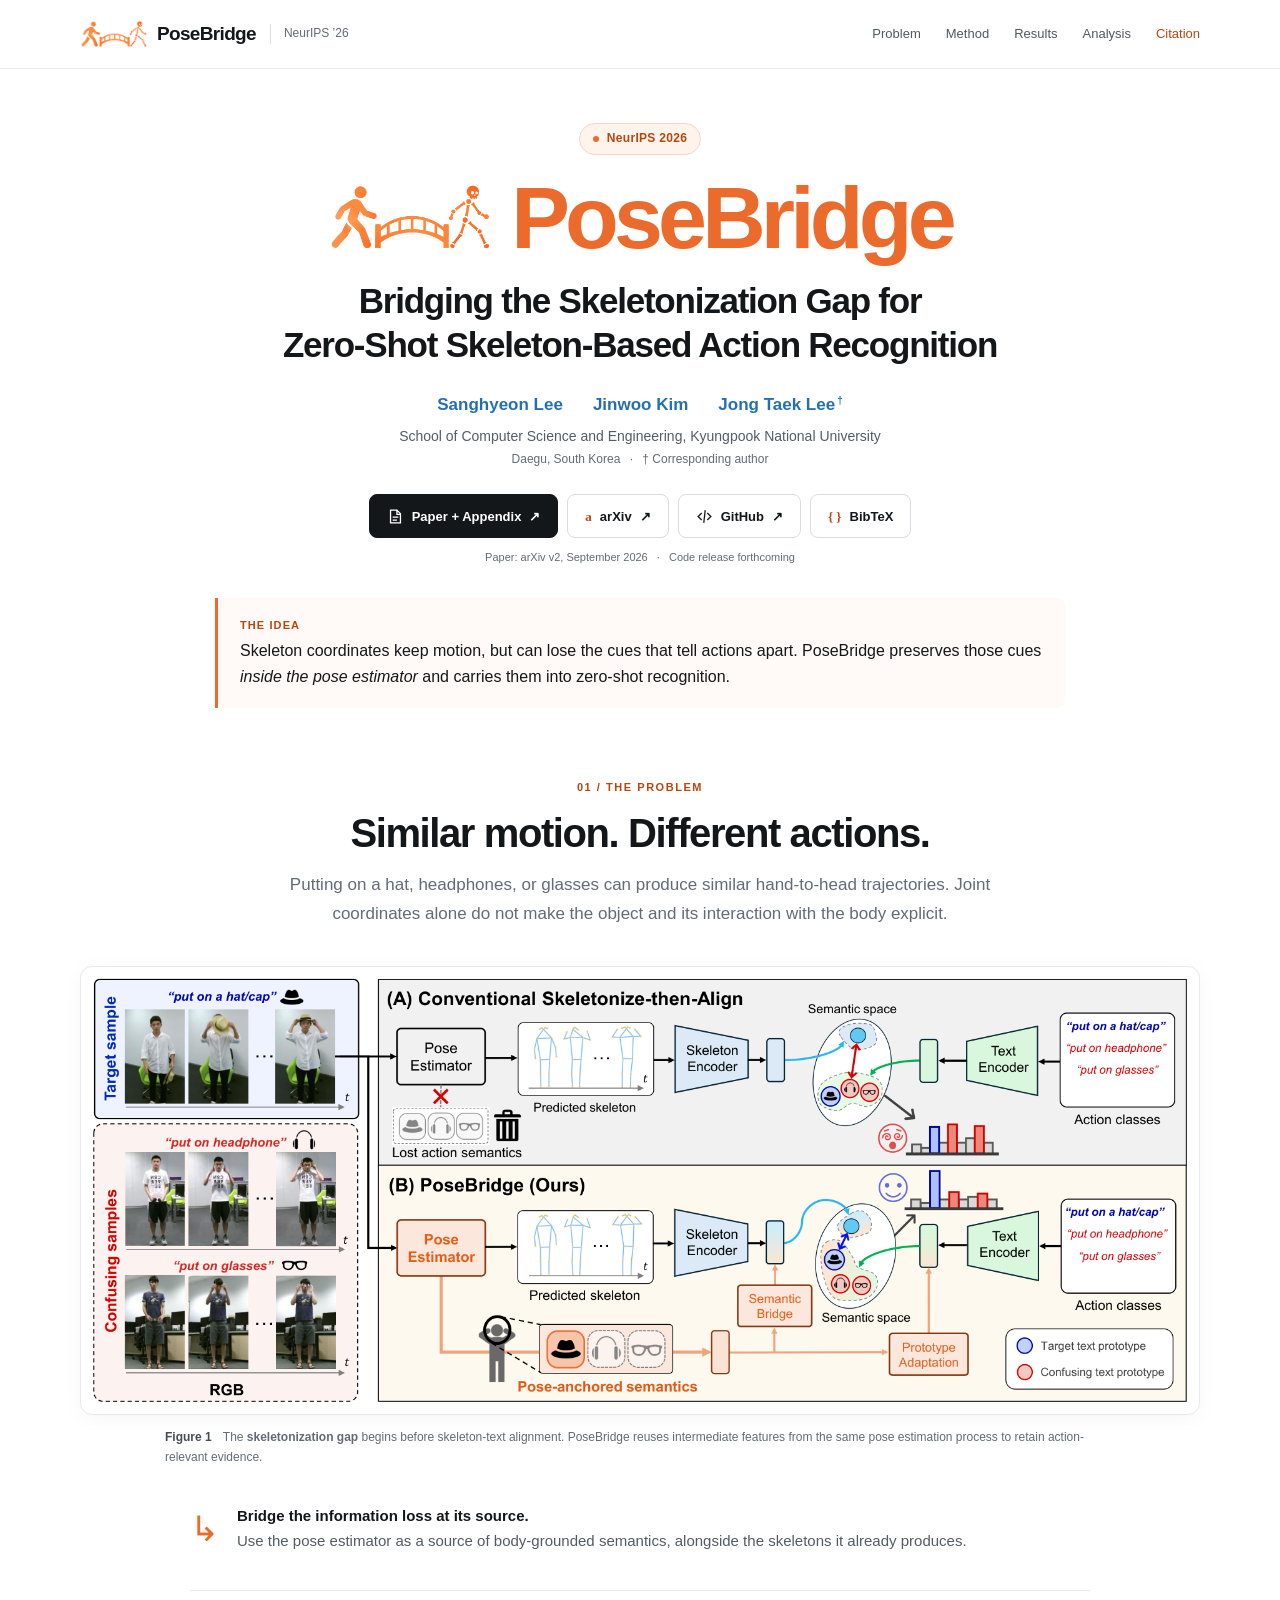
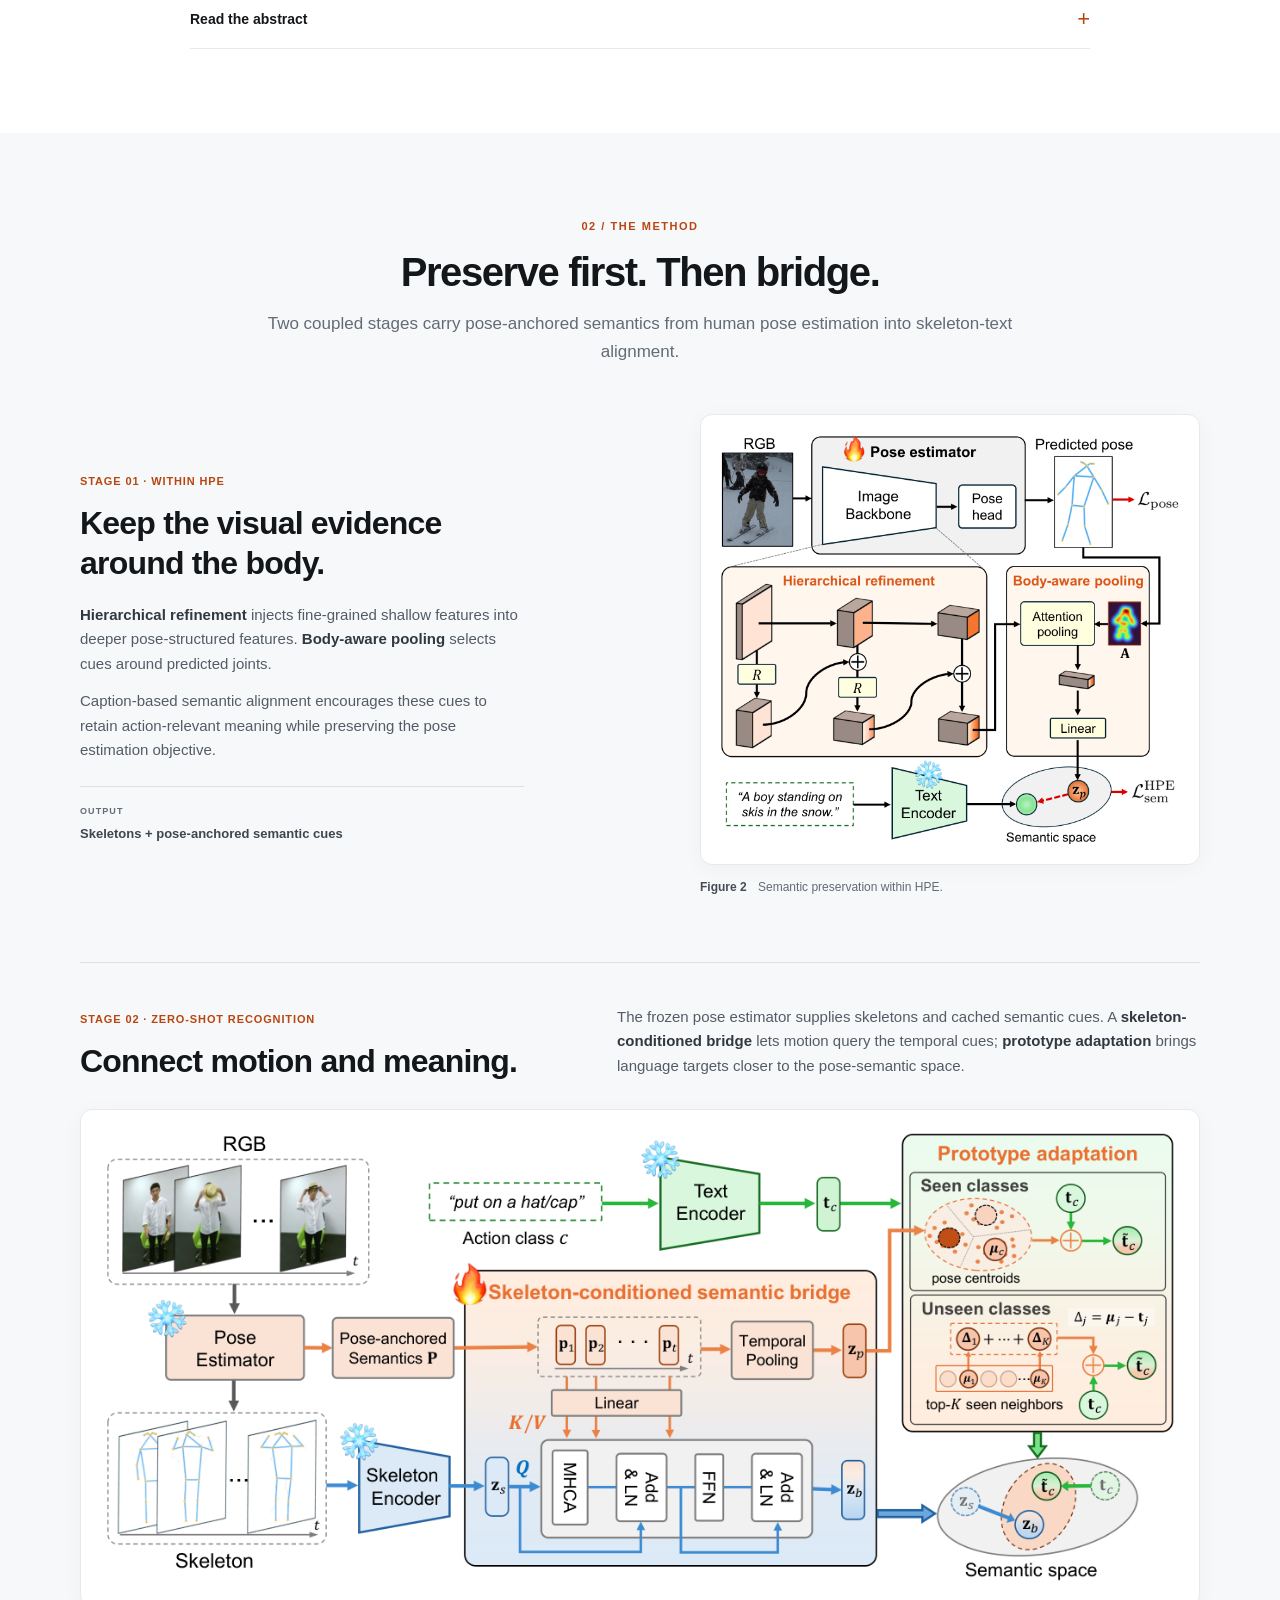
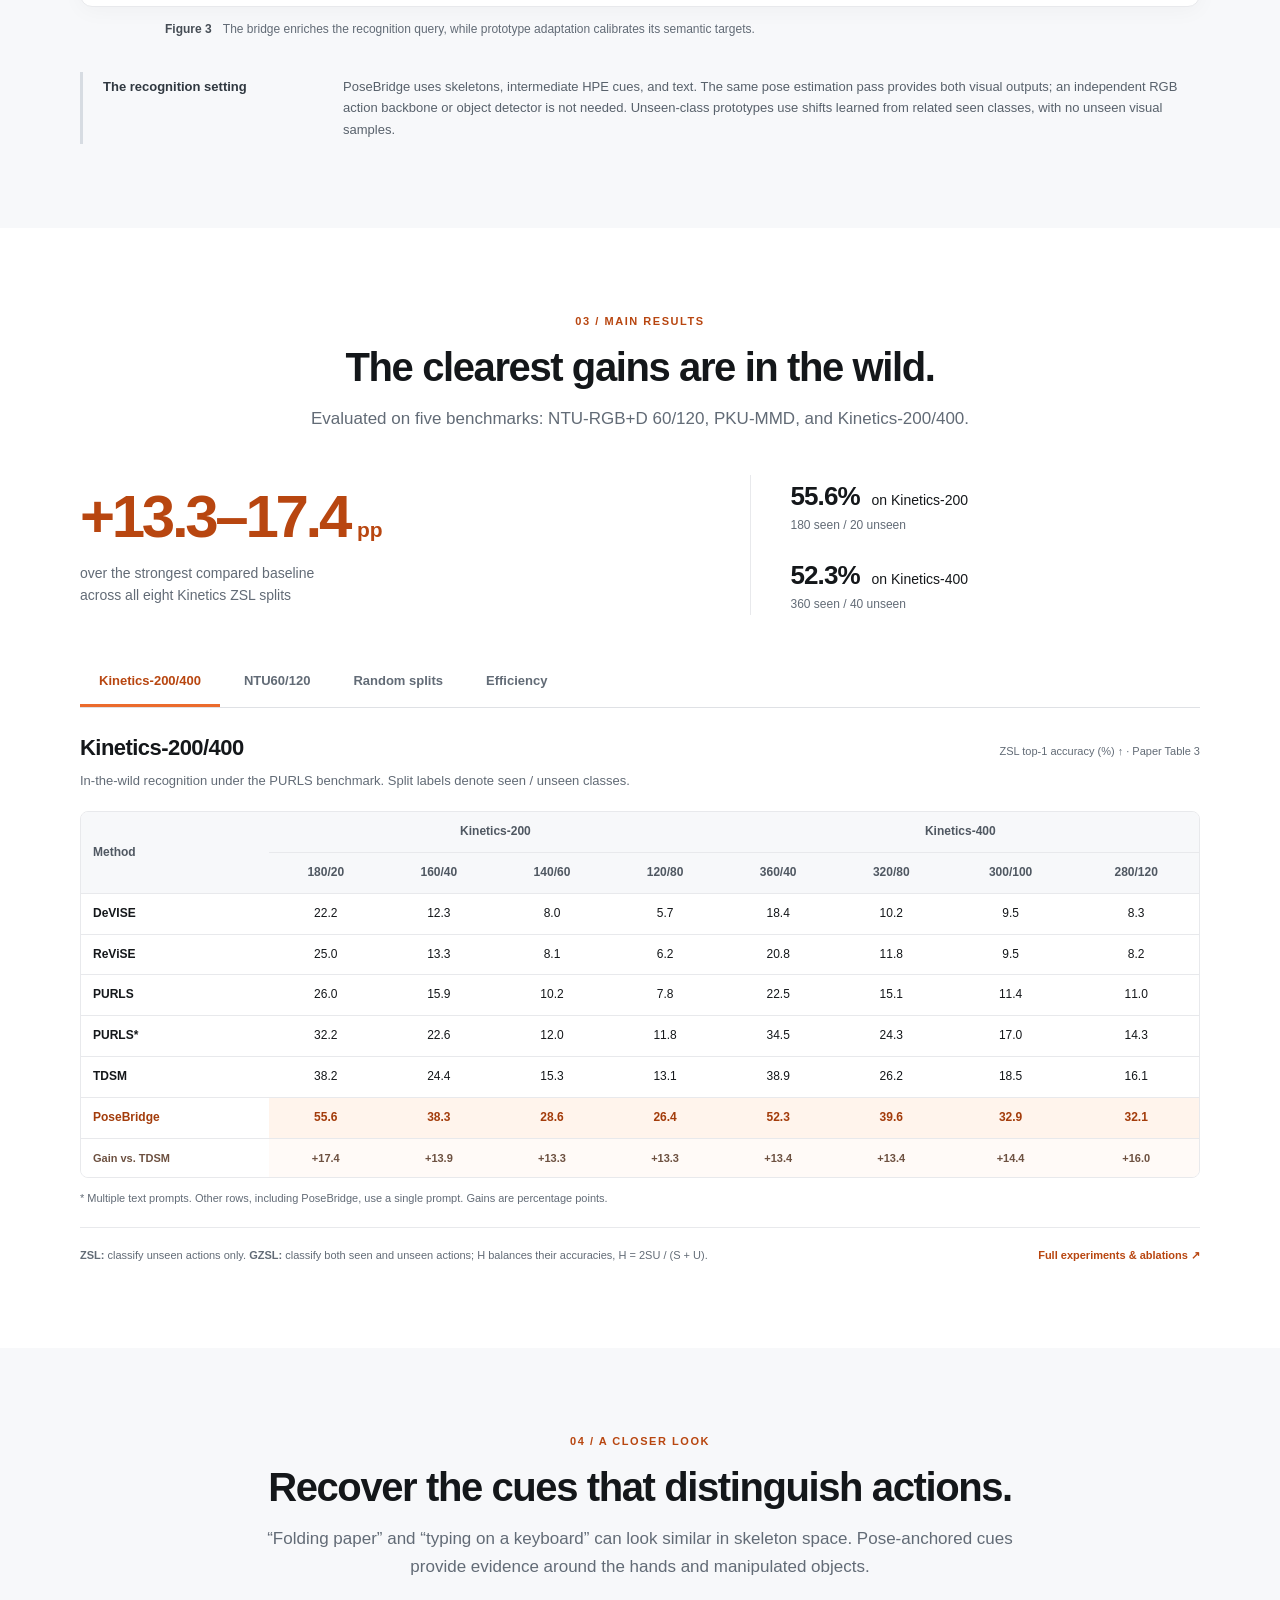
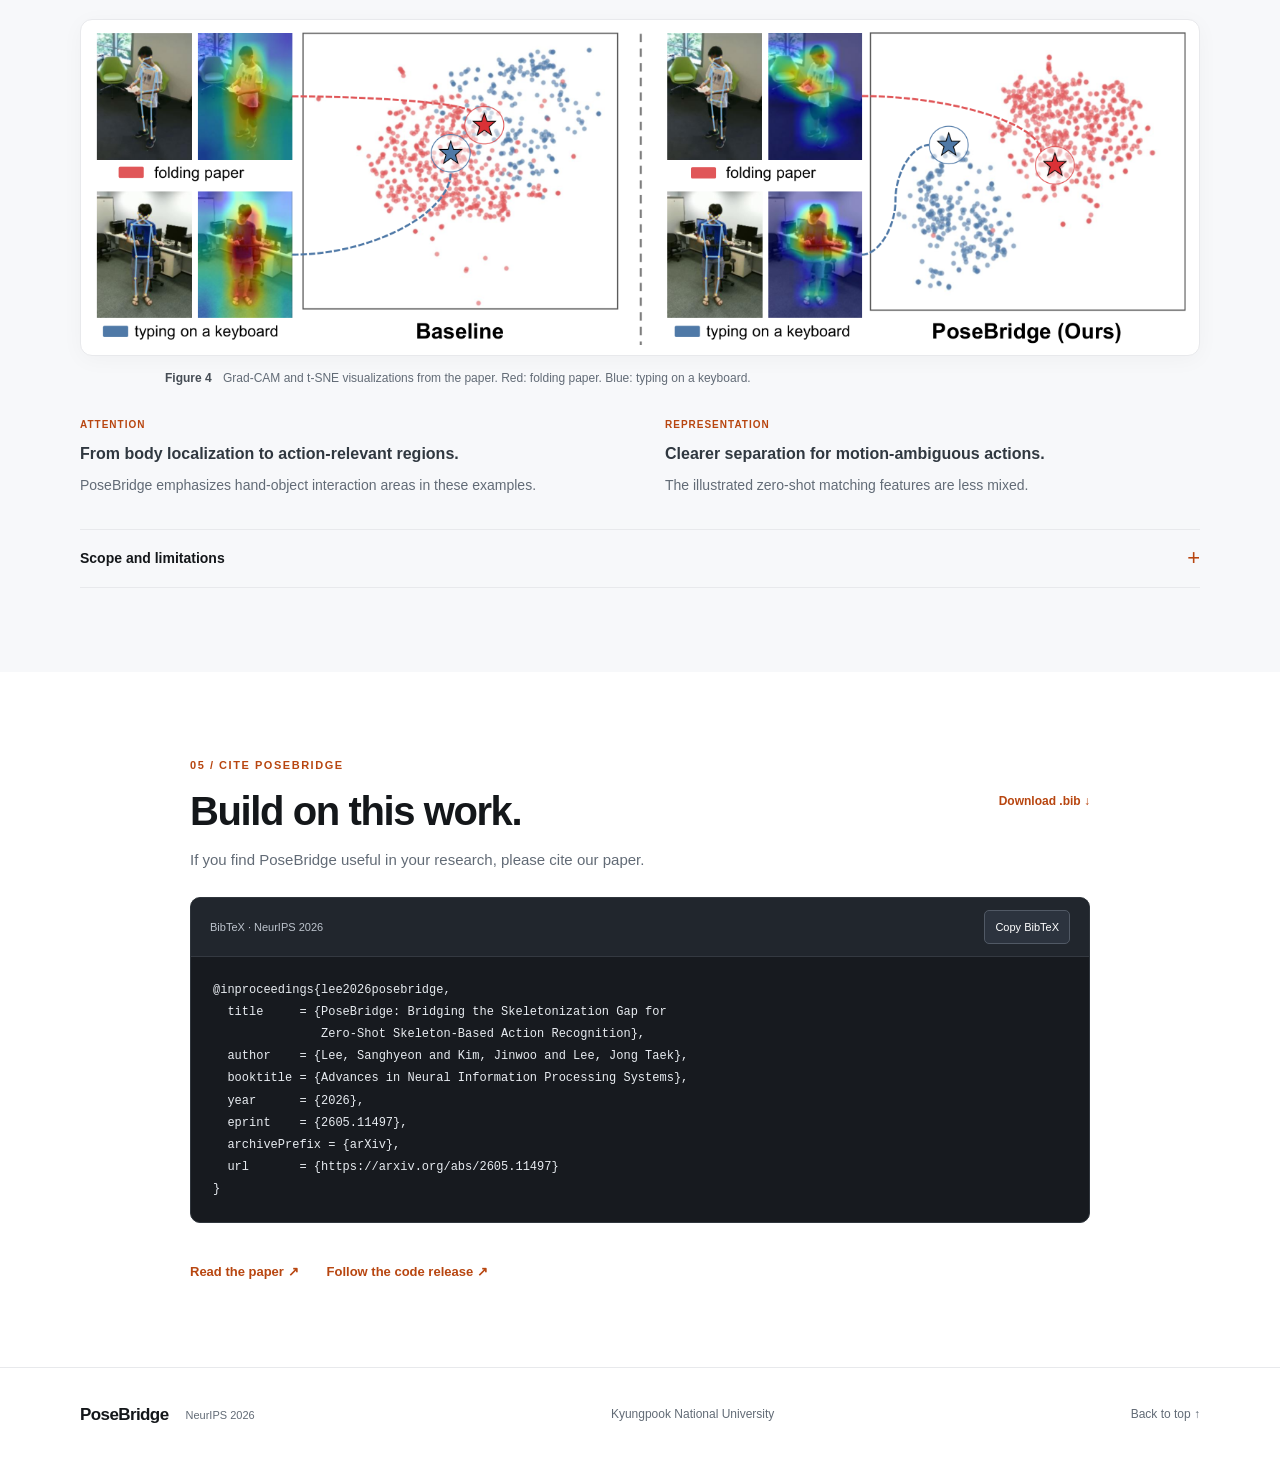
==== commit 1aae7b10: "Add files via upload" ====
--- a/docs/index.html
+++ b/docs/index.html
@@ -19,15 +19,39 @@
   <meta name="citation_conference_title" content="Advances in Neural Information Processing Systems">
   <meta name="citation_pdf_url" content="https://arxiv.org/pdf/2605.11497v2">
   <link rel="icon" href="assets/favicon.svg" type="image/svg+xml">
-  <link rel="stylesheet" href="style.css">
-  <script src="script.js" defer></script>
+  <style>
+:root{--ink:#14171a;--muted:#626b76;--line:#e8e9ec;--soft:#f7f8fa;--orange:#eb6b2c;--orange-dark:#b84610;--orange-soft:#fff4ec;--blue:#246fb4;--max:1120px}
+*{box-sizing:border-box}html{scroll-behavior:smooth;scroll-padding-top:82px}body{margin:0;color:var(--ink);background:#fff;font-family:Inter,ui-sans-serif,-apple-system,BlinkMacSystemFont,"Segoe UI",Helvetica,Arial,sans-serif;line-height:1.65;-webkit-font-smoothing:antialiased}a{color:inherit;text-underline-offset:4px}button{font:inherit}button,a{-webkit-tap-highlight-color:transparent}button{cursor:pointer}img{display:block;max-width:100%;height:auto}button:focus-visible,a:focus-visible,summary:focus-visible,[tabindex]:focus-visible{outline:3px solid var(--blue);outline-offset:4px}button:disabled{cursor:default}.container{width:min(var(--max),calc(100% - 48px));margin:0 auto}.narrow{max-width:900px}.sr-only,.skip-link:not(:focus){position:absolute;width:1px;height:1px;padding:0;margin:-1px;overflow:hidden;clip:rect(0,0,0,0);white-space:nowrap;border:0}.skip-link:focus{position:fixed;top:12px;left:12px;background:#fff;padding:12px;z-index:100}h1,h2,h3,p,figure{margin:0}h2{font-size:clamp(29px,3.2vw,40px);line-height:1.2;letter-spacing:-.035em}h3{font-size:28px;line-height:1.25;letter-spacing:-.025em}
+.nav{position:sticky;top:0;z-index:20;background:rgba(255,255,255,.96);border-bottom:1px solid var(--line);backdrop-filter:blur(12px)}.nav-inner{width:min(var(--max),calc(100% - 48px));min-height:68px;margin:auto;display:flex;align-items:center;justify-content:space-between;gap:20px}.brand{display:inline-flex;gap:9px;align-items:center;font-size:19px;font-weight:800;text-decoration:none;letter-spacing:-.035em}.brand svg{color:var(--orange)}.nav-venue{font-weight:500;font-size:12px;color:var(--muted);letter-spacing:0;border-left:1px solid #ddd;padding-left:13px;margin-left:5px}.nav-links{display:flex;gap:25px;align-items:center}.nav-links a{font-size:13px;text-decoration:none;color:#505862;padding:20px 0}.nav-links a:hover,.nav-links a.active{color:var(--orange-dark)}.menu-toggle{display:none}
+.hero{text-align:center;padding:54px 0 0}.venue-pill{display:inline-flex;gap:8px;align-items:center;padding:5px 13px;border:1px solid #f7d6c3;border-radius:999px;color:var(--orange-dark);background:var(--orange-soft);font-size:12px;font-weight:700;letter-spacing:.025em}.venue-dot{width:6px;height:6px;background:var(--orange);border-radius:50%}h1{color:var(--orange);font-size:clamp(56px,7.5vw,88px);line-height:1.08;letter-spacing:-.055em;margin:15px 0 14px;font-weight:780}.paper-title{font-size:clamp(24px,3vw,35px);font-weight:650;letter-spacing:-.035em;line-height:1.25;max-width:1000px;margin:auto}.authors{display:flex;justify-content:center;flex-wrap:wrap;gap:6px 30px;margin-top:25px;font-size:17px;font-weight:600;color:var(--blue)}.authors a{text-decoration:none}.authors a:hover{text-decoration:underline}.authors sup{font-size:10px;margin-left:2px}.affiliation{font-size:14px;color:#535d67;margin-top:6px}.corresponding{font-size:12px;color:var(--muted);margin-top:2px}.corresponding span,.resource-note span{margin:0 6px}.link-row{display:flex;gap:9px;flex-wrap:wrap;justify-content:center;margin-top:24px}.paper-button{display:inline-flex;align-items:center;justify-content:center;gap:8px;min-height:44px;padding:0 17px;border:1px solid #d9dce1;border-radius:8px;background:#fff;text-decoration:none;font-size:13px;font-weight:650;transition:transform .15s,border-color .15s}.paper-button:hover{transform:translateY(-2px);border-color:#aeb5bc}.paper-button.primary{background:var(--ink);color:white;border-color:var(--ink)}.button-icon{font-weight:700;font-family:Georgia,serif;color:var(--orange-dark)}.resource-note{font-size:11px;margin-top:10px;color:var(--muted)}.tldr{max-width:850px;margin:32px auto 0;padding:18px 22px;border-left:3px solid var(--orange);border-radius:0 8px 8px 0;background:#fffaf7;text-align:left;font-size:16px;line-height:1.65}.tldr strong{display:block;font-size:11px;color:var(--orange-dark);text-transform:uppercase;letter-spacing:.1em;margin-bottom:3px}
+.section{padding:84px 0;scroll-margin-top:18px}.problem-section{padding-top:70px}.soft-bg{background:var(--soft)}.section-heading{max-width:770px;text-align:center;margin:0 auto 38px}.section-heading h2{margin-bottom:14px}.section-heading p{color:var(--muted);font-size:17px;line-height:1.65}.eyebrow{display:block;margin-bottom:13px;font-weight:750;font-size:11px;color:var(--orange-dark);letter-spacing:.14em}.wide-figure{margin:0}.figure-button{position:relative;display:block;border:1px solid var(--line);padding:10px;background:#fff;border-radius:12px;width:100%;overflow:hidden;text-align:left;box-shadow:0 4px 22px rgba(20,23,26,.035)}.figure-button img{width:100%}.figure-button:hover{border-color:#d1b5a6}.zoom-hint{position:absolute;right:9px;bottom:9px;padding:4px 8px;background:rgba(255,255,255,.96);border:1px solid #e5e5e5;border-radius:5px;color:#505862;font-size:10px;line-height:1.5;opacity:0;transition:opacity .15s}.figure-button:hover .zoom-hint,.figure-button:focus-visible .zoom-hint{opacity:1}figcaption{max-width:950px;margin:13px auto 0;font-size:12px;line-height:1.65;color:var(--muted)}.figure-label{font-weight:750;color:#464d55;margin-right:8px}.takeaway{display:flex;gap:18px;align-items:center;max-width:900px;margin:32px auto;color:#525b65;font-size:15px}.takeaway strong{display:block;color:var(--ink)}.takeaway-marker{font-size:35px;color:var(--orange)}details{max-width:900px;margin:auto;border-top:1px solid var(--line);border-bottom:1px solid var(--line)}summary{list-style:none;display:flex;justify-content:space-between;align-items:center;cursor:pointer;padding:17px 0;font-size:14px;font-weight:600}summary::-webkit-details-marker{display:none}summary span{font-size:22px;line-height:1;font-weight:400;color:var(--orange-dark)}details[open] summary span{transform:rotate(45deg)}.abstract-body{padding:0 0 20px;color:#4c555f;font-size:15px}.abstract-body p+p{margin-top:13px}
+.method-block{display:grid;grid-template-columns:.85fr 1.15fr;gap:75px;align-items:center;margin:48px 0 64px}.method-copy h3{margin:9px 0 20px;font-size:32px}.step-number{font-size:11px;font-weight:750;color:var(--orange-dark);letter-spacing:.08em}.method-copy p{font-size:15px;color:#535c66;margin:12px 0}.method-copy strong,.method-two-heading strong{color:#303840}.method-figure{max-width:500px;justify-self:end}.method-figure .figure-button{padding:18px}.stage-output{border-top:1px solid #dddfe4;padding-top:17px;margin-top:23px;color:#3d4750;font-size:13px;font-weight:550}.stage-output span{display:block;font-size:9px;letter-spacing:.12em;color:var(--muted);margin-bottom:4px}.method-stage-two{border-top:1px solid #dddfe4;padding-top:42px}.method-two-heading{display:grid;grid-template-columns:.9fr 1.1fr;gap:60px;align-items:start;margin-bottom:28px}.method-two-heading h3{margin-top:10px;font-size:32px}.method-two-heading p{font-size:15px;color:#535c66}.method-stage-two .figure-button{padding:22px}.protocol{display:grid;grid-template-columns:210px 1fr;gap:30px;margin-top:32px;border-left:3px solid #d7dce2;padding:4px 0 4px 20px;font-size:13px;color:#58616b}.protocol strong{color:#303840}.protocol p{margin:0}
+.results-intro{display:grid;grid-template-columns:1.15fr .85fr;align-items:center;gap:60px;margin:42px 0}.lead-stat strong{display:block;font-size:clamp(40px,4.9vw,60px);line-height:1.1;letter-spacing:-.055em;color:var(--orange-dark)}.lead-stat strong span{font-size:21px;letter-spacing:0;margin-left:8px}.lead-stat p{font-size:14px;line-height:1.6;color:var(--muted);margin-top:12px}.result-summary{border-left:1px solid var(--line);padding-left:40px}.result-summary p{font-size:14px}.result-summary p+p{margin-top:18px}.result-summary strong{font-size:26px;letter-spacing:-.035em;margin-right:8px}.result-summary span{display:block;font-size:12px;color:var(--muted);margin-top:-2px}.result-tabs{display:flex;gap:5px;border-bottom:1px solid #dfe1e5;overflow-x:auto;scrollbar-width:thin}.result-tabs button{border:0;background:transparent;padding:13px 19px;font-size:13px;white-space:nowrap;color:var(--muted);border-bottom:3px solid transparent;font-weight:600}.result-tabs button[aria-selected=true]{color:var(--orange-dark);border-color:var(--orange)}.result-tabs button:hover{background:var(--orange-soft)}.result-tabs button:focus-visible{outline-offset:-4px}.result-panel{padding:26px 0 20px;min-height:385px}.result-panel[hidden]{display:none}.panel-title{display:flex;justify-content:space-between;align-items:baseline;gap:16px}.panel-title h3{font-size:22px;letter-spacing:-.025em}.panel-title span{font-size:11px;color:var(--muted)}.panel-description{font-size:13px;color:var(--muted);margin:8px 0 20px;max-width:850px}.table-wrap{max-width:100%;overflow:auto;border:1px solid var(--line);border-radius:8px;scrollbar-width:thin}table{border-collapse:collapse;width:100%;font-size:12px;white-space:nowrap;font-variant-numeric:tabular-nums}th,td{padding:10px 12px;border-bottom:1px solid var(--line);text-align:center}thead th{font-weight:650;background:#f7f8fa;color:#505862}tbody tr>:first-child,thead tr:first-child>th:first-child{text-align:left;position:sticky;left:0;background:white;z-index:1}thead tr:first-child>th:first-child{background:#f7f8fa}tbody th{font-weight:550}tbody tr:last-child>*{border-bottom:0}tr.ours>*{background:var(--orange-soft);color:#a33c0b;font-weight:750}tr.gain>*{font-size:11px;font-weight:600;color:#6d5141;background:#fffaf7}.table-note{font-size:11px;color:var(--muted);line-height:1.65;margin-top:11px;max-width:950px}.evaluation-note{display:flex;align-items:start;justify-content:space-between;gap:25px;border-top:1px solid var(--line);padding-top:18px;font-size:11px;color:var(--muted)}.evaluation-note p{max-width:680px}.evaluation-note a{white-space:nowrap;text-decoration:none;color:var(--orange-dark);font-weight:650}
+.analysis-observations{display:grid;grid-template-columns:1fr 1fr;gap:50px;margin:28px 0 32px}.analysis-observations p{font-size:14px;color:var(--muted)}.analysis-observations span{display:block;color:var(--orange-dark);font-size:10px;letter-spacing:.1em;font-weight:750;margin-bottom:8px}.analysis-observations strong{display:block;color:#303840;font-size:16px;margin-bottom:6px;font-weight:650}.scope-details{max-width:none}.scope-details p{font-size:13px;color:var(--muted);padding-bottom:18px;max-width:950px}.citation-heading{display:flex;align-items:center;justify-content:space-between;gap:20px}.citation-heading h2{margin-bottom:13px}.download-bib{font-size:12px;white-space:nowrap;color:var(--orange-dark);text-decoration:none;font-weight:600}.narrow>p{font-size:15px;color:var(--muted)}.codebox{margin-top:24px;border:1px solid #30363d;border-radius:10px;overflow:hidden;background:#171a1f}.codebox-bar{display:flex;justify-content:space-between;align-items:center;gap:12px;padding:12px 19px;background:#21262d;border-bottom:1px solid #343941;color:#bdc4cd;font-size:11px}.codebox pre{margin:0;padding:22px;overflow:auto;color:#e8ecf1;font:12px/1.85 ui-monospace,SFMono-Regular,Menlo,Consolas,monospace;tab-size:2}#copyBib{border:1px solid #515965;border-radius:5px;background:#2c333e;color:white;padding:6px 10px;font-size:11px;min-height:34px}#copyBib:hover{background:#3b4554}.narrow>.copy-status{font-size:11px;min-height:22px;margin-top:4px}.closing-links{display:flex;gap:28px;font-size:13px;margin-top:12px}.closing-links a{color:var(--orange-dark);text-decoration:none;font-weight:600}.closing-links a:hover,.download-bib:hover{text-decoration:underline}footer{border-top:1px solid var(--line)}.footer-inner{min-height:94px;display:flex;align-items:center;justify-content:space-between;gap:20px;color:var(--muted);font-size:12px}.footer-inner .brand{color:var(--ink);font-size:17px}.footer-venue{color:var(--muted);font-weight:400;font-size:11px;letter-spacing:0;padding-left:8px}.footer-inner>a:last-child{text-decoration:none}
+dialog{width:min(1500px,96vw);max-width:96vw;max-height:94dvh;padding:0;border:1px solid #d9dce1;border-radius:12px;color:var(--ink);box-shadow:0 20px 90px #0003}dialog::backdrop{background:rgba(15,20,26,.76);backdrop-filter:blur(4px)}.dialog-toolbar{display:flex;align-items:center;justify-content:space-between;gap:20px;padding:15px 20px;border-bottom:1px solid var(--line);position:sticky;top:0;background:#fff;z-index:1}.dialog-toolbar h2{font-size:17px;letter-spacing:-.02em}.dialog-toolbar button{background:var(--soft);border:1px solid #d7dce1;border-radius:6px;padding:7px 12px;font-size:12px;white-space:nowrap;min-height:38px}.dialog-image-wrap{overflow:auto;padding:24px;max-height:75dvh}.dialog-image-wrap img{width:auto;max-width:none;min-width:min(800px,80vw);margin:auto}.dialog-note{font-size:11px;padding:0 20px 15px;color:var(--muted)}.dialog-note a{margin-left:10px}
+@media(hover:none){.zoom-hint{opacity:1}}
+@media(min-width:1500px){.hero{padding-top:68px}}
+@media(max-width:900px){.nav-venue{display:none}.nav-links{gap:20px}.method-block{gap:35px;grid-template-columns:1fr 1fr}.method-copy h3,.method-two-heading h3{font-size:28px}.method-two-heading{gap:30px}.method-stage-two .figure-button{padding:14px}.protocol{grid-template-columns:170px 1fr}.result-panel{min-height:400px}.evaluation-note{flex-direction:column;gap:8px}.panel-title{align-items:flex-start;flex-direction:column;gap:4px}.results-intro{gap:30px}.result-summary{padding-left:25px}}
+@media(max-width:680px){html{scroll-padding-top:76px}.container,.nav-inner{width:calc(100% - 32px)}.nav-inner{min-height:60px;position:relative}.nav-venue{display:inline;font-size:10px;padding-left:9px;margin-left:0}.brand{font-size:17px;gap:6px}.brand svg{width:23px}.menu-toggle{display:flex;align-items:center;gap:8px;padding:8px 10px;background:#fff;border:1px solid #dde0e4;border-radius:6px;font-size:12px;min-height:40px}.nav-links{display:none;position:absolute;top:60px;left:-16px;right:-16px;background:#fff;border-bottom:1px solid var(--line);padding:8px 16px 16px;box-shadow:0 8px 12px #00000005}.nav-links.open{display:flex;flex-direction:column;align-items:stretch;gap:0}.nav-links a{padding:11px 12px;border-radius:4px}.nav-links a:hover{background:var(--orange-soft)}.hero{padding-top:38px}h1{font-size:60px;margin-top:17px}.paper-title{font-size:25px;line-height:1.28;max-width:520px}.desktop-break{display:none}.authors{font-size:15px;gap:6px 18px;margin-top:22px}.affiliation{font-size:12px;max-width:350px;margin:9px auto 0}.corresponding{font-size:10px;margin-top:5px}.link-row{gap:8px;margin:21px auto 0;max-width:440px}.paper-button{font-size:12px;padding:0 12px;min-height:44px}.resource-note{font-size:10px;margin-top:11px}.tldr{font-size:14px;padding:16px 17px;margin-top:26px}.section{padding:56px 0}.problem-section{padding-top:48px}.section-heading{margin-bottom:25px}.section-heading p{font-size:15px}.section-heading h2{margin-bottom:12px}.eyebrow{font-size:10px;margin-bottom:10px}.figure-button{padding:6px;border-radius:8px}.zoom-hint{opacity:1;font-size:9px;padding:3px 6px;right:6px;bottom:6px}figcaption{font-size:11px;margin-top:10px}.takeaway{font-size:13px;gap:12px;margin:24px auto}.takeaway-marker{font-size:28px}.abstract-body{font-size:14px}.method-block{grid-template-columns:1fr;gap:25px;margin:34px 0 40px}.method-copy h3{font-size:29px;margin-bottom:14px}.method-copy p{font-size:14px}.method-figure{justify-self:center;max-width:480px;width:100%}.method-figure .figure-button{padding:14px}.method-two-heading{grid-template-columns:1fr;gap:15px;margin-bottom:22px}.method-two-heading h3{font-size:29px}.method-two-heading p{font-size:14px}.method-stage-two{padding-top:32px}.method-stage-two .figure-button{padding:7px}.protocol{grid-template-columns:1fr;gap:7px;margin-top:25px;font-size:12px;padding-left:14px}.results-intro{grid-template-columns:1fr;gap:25px;margin:30px 0}.lead-stat strong{font-size:48px}.lead-stat strong span{font-size:18px}.lead-stat p{font-size:12px;margin-top:8px}.result-summary{padding:18px 0 0;border-left:0;border-top:1px solid var(--line);display:grid;grid-template-columns:1fr 1fr;gap:20px}.result-summary p{font-size:12px}.result-summary p+p{margin:0}.result-summary strong{display:block;font-size:28px}.result-summary span{font-size:10px;margin-top:3px}.result-tabs{gap:0}.result-tabs button{padding:12px 13px;font-size:12px}.result-tabs button:first-child{padding-left:0}.result-panel{padding-top:22px;min-height:0}.panel-title h3{font-size:21px}.panel-title span{font-size:10px}.panel-description{font-size:12px;margin-bottom:15px}table{font-size:11px}th,td{padding:9px 11px}.table-note{font-size:10px}.table-wrap{border-radius:6px}.evaluation-note{font-size:10px;line-height:1.7;margin-top:4px}.analysis-observations{grid-template-columns:1fr;gap:24px;margin:25px 0}.analysis-observations p{font-size:13px}.analysis-observations strong{font-size:15px}.scope-details p{font-size:12px}.citation-heading{align-items:start;flex-direction:column;gap:0;margin-bottom:16px}.citation-heading h2{margin-bottom:10px}.download-bib{font-size:11px}.narrow>p{font-size:13px}.codebox pre{font-size:11px;padding:17px;line-height:1.8}.codebox-bar{padding:10px 13px;font-size:10px}.closing-links{gap:20px;font-size:11px;flex-wrap:wrap}.footer-inner{min-height:120px;padding:24px 0;flex-wrap:wrap;gap:12px}.footer-inner .brand{width:100%}.footer-inner>span{font-size:11px}.footer-inner>a:last-child{font-size:11px}.dialog-toolbar{padding:12px;gap:10px}.dialog-toolbar h2{font-size:14px}.dialog-image-wrap{padding:15px}.dialog-note{padding:0 12px 12px;font-size:10px}}
+@media(max-width:370px){.nav-venue{display:none}h1{font-size:53px}.paper-title{font-size:23px}.authors{gap:6px 13px;font-size:14px}.paper-button{padding:0 10px}.lead-stat strong{font-size:42px}.result-summary{gap:12px}}
+@media(prefers-reduced-motion:reduce){html{scroll-behavior:auto}*,*::before,*::after{transition:none!important}}
+
+
+/* PoseBridge visual mark: navigation + main project title */
+.brand-icon{display:block;width:68px;height:auto;flex:none;object-fit:contain}
+.hero-title{display:flex;align-items:center;justify-content:center;gap:18px}
+.hero-icon{display:block;width:clamp(110px,13vw,165px);height:auto;flex:none;object-fit:contain}
+.hero-title span{white-space:nowrap}
+@media(max-width:680px){.brand-icon{width:55px}.hero-title{gap:10px;font-size:clamp(34px,9vw,56px)}.hero-icon{width:clamp(76px,16vw,95px)}}
+@media(max-width:420px){.nav-venue{display:none}}
+</style>
   <title>PoseBridge | NeurIPS 2026</title>
 </head>
 <body>
   <a class="skip-link" href="#main">Skip to content</a>
   <nav class="nav" aria-label="Primary navigation">
     <div class="nav-inner">
-      <a class="brand" href="#top" aria-label="PoseBridge home"><svg width="27" height="27" viewBox="0 0 30 30" aria-hidden="true"><path d="M4 23V9m22 14V9M4 15c7 0 6-8 11-8s4 8 11 8M4 21h22" fill="none" stroke="currentColor" stroke-width="2.4" stroke-linecap="round"/></svg>PoseBridge<span class="nav-venue">NeurIPS ’26</span></a>
+      <a class="brand" href="#top" aria-label="PoseBridge home"><img class="brand-icon" src="assets/posebridge-logo.png" width="1216" height="515" alt="" aria-hidden="true">PoseBridge<span class="nav-venue">NeurIPS ’26</span></a>
       <button class="menu-toggle" type="button" aria-expanded="false" aria-controls="nav-links">Menu <span aria-hidden="true">☰</span></button>
       <div class="nav-links" id="nav-links"><a href="#problem">Problem</a><a href="#method">Method</a><a href="#results">Results</a><a href="#analysis">Analysis</a><a href="#citation">Citation</a></div>
     </div>
@@ -35,7 +59,7 @@
   <main id="main">
     <header id="top" class="hero container">
       <div class="venue-pill"><span class="venue-dot" aria-hidden="true"></span> NeurIPS 2026</div>
-      <h1>PoseBridge</h1>
+      <h1 class="hero-title"><img class="hero-icon" src="assets/posebridge-logo.png" width="1216" height="515" alt="" aria-hidden="true"><span>PoseBridge</span></h1>
       <p class="paper-title">Bridging the Skeletonization Gap for<br class="desktop-break"> Zero-Shot Skeleton-Based Action Recognition</p>
       <div class="authors" aria-label="Authors">
         <a href="https://sites.google.com/view/sang-hyeon-lee" target="_blank" rel="noopener noreferrer">Sanghyeon Lee</a>
@@ -139,5 +163,73 @@
   </main>
   <footer><div class="container footer-inner"><a class="brand" href="#top">PoseBridge<span class="footer-venue">NeurIPS 2026</span></a><span>Kyungpook National University</span><a href="#top">Back to top ↑</a></div></footer>
   <dialog id="figure-dialog" aria-labelledby="figure-title"><div class="dialog-toolbar"><h2 id="figure-title">Figure</h2><button id="close-figure" type="button" aria-label="Close enlarged figure">Close <span aria-hidden="true">×</span></button></div><div class="dialog-image-wrap"><img id="dialog-image" alt=""></div><p class="dialog-note">Scroll to inspect. Press Escape to close. <a id="original-figure" target="_blank" rel="noopener">Open original ↗</a></p></dialog>
+<script>
+const menu = document.querySelector('.menu-toggle');
+const nav = document.querySelector('.nav-links');
+function closeMenu() { nav.classList.remove('open'); menu.setAttribute('aria-expanded', 'false'); }
+menu.addEventListener('click', () => { const open = menu.getAttribute('aria-expanded') !== 'true'; menu.setAttribute('aria-expanded', String(open)); nav.classList.toggle('open', open); });
+nav.querySelectorAll('a').forEach(a => a.addEventListener('click', closeMenu));
+document.addEventListener('keydown', e => { if (e.key === 'Escape') closeMenu(); });
+document.addEventListener('click', e => { if (!e.target.closest('.nav')) closeMenu(); });
+window.matchMedia('(min-width:681px)').addEventListener('change', closeMenu);
+
+const tabs = [...document.querySelectorAll('[role="tab"]')];
+function selectTab(tab, focus = false) {
+  for (const item of tabs) { const active = item === tab; item.setAttribute('aria-selected', String(active)); item.tabIndex = active ? 0 : -1; document.getElementById(item.getAttribute('aria-controls')).hidden = !active; }
+  if (focus) tab.focus();
+}
+tabs.forEach((tab, i) => {
+  tab.addEventListener('click', () => selectTab(tab));
+  tab.addEventListener('keydown', e => {
+    const next = e.key === 'ArrowRight' ? (i + 1) % tabs.length : e.key === 'ArrowLeft' ? (i + tabs.length - 1) % tabs.length : e.key === 'Home' ? 0 : e.key === 'End' ? tabs.length - 1 : -1;
+    if (next >= 0) { e.preventDefault(); selectTab(tabs[next], true); }
+  });
+});
+
+const dialog = document.getElementById('figure-dialog');
+const dialogImage = document.getElementById('dialog-image');
+document.querySelectorAll('[data-figure]').forEach(button => button.addEventListener('click', () => {
+  const src = button.dataset.figure;
+  if (!dialog.showModal) { window.open(src, '_blank', 'noopener'); return; }
+  dialogImage.src = src;
+  dialogImage.alt = button.querySelector('img').alt;
+  document.getElementById('figure-title').textContent = button.dataset.title;
+  document.getElementById('original-figure').href = src;
+  dialog.showModal();
+  document.body.style.overflow = 'hidden';
+  document.querySelector('.dialog-image-wrap').scrollTo(0, 0);
+}));
+document.getElementById('close-figure').addEventListener('click', () => dialog.close());
+dialog.addEventListener('close', () => { document.body.style.overflow = ''; });
+dialog.addEventListener('click', e => { if (e.target === dialog) { const r = dialog.getBoundingClientRect(); if (e.clientX < r.left || e.clientX > r.right || e.clientY < r.top || e.clientY > r.bottom) dialog.close(); } });
+
+const copyButton = document.getElementById('copyBib');
+const bibtex = document.getElementById('bibtex');
+const copyStatus = document.getElementById('copy-status');
+copyButton.addEventListener('click', async () => {
+  try {
+    await navigator.clipboard.writeText(bibtex.textContent);
+    copyButton.textContent = 'Copied!'; copyStatus.textContent = 'BibTeX copied to clipboard.';
+    setTimeout(() => { copyButton.textContent = 'Copy BibTeX'; }, 2200);
+  } catch {
+    const range = document.createRange(); range.selectNodeContents(bibtex); const selection = window.getSelection(); selection.removeAllRanges(); selection.addRange(range);
+    let copied = false;
+    try { copied = document.execCommand('copy'); } catch {}
+    if (copied) {
+      selection.removeAllRanges(); copyButton.textContent = 'Copied!'; copyStatus.textContent = 'BibTeX copied to clipboard.';
+      setTimeout(() => { copyButton.textContent = 'Copy BibTeX'; }, 2200);
+    } else {
+      copyStatus.textContent = 'BibTeX selected. Press Ctrl+C or Command+C to copy, or download the .bib file.';
+    }
+  }
+});
+
+if ('IntersectionObserver' in window) {
+  const links = [...document.querySelectorAll('.nav-links a')];
+  const observer = new IntersectionObserver(entries => entries.forEach(entry => { if (entry.isIntersecting) links.forEach(a => a.classList.toggle('active', a.hash === '#' + entry.target.id)); }), {rootMargin:'-20% 0px -65% 0px'});
+  document.querySelectorAll('main section[id]').forEach(s => observer.observe(s));
+}
+
+</script>
 </body>
 </html>
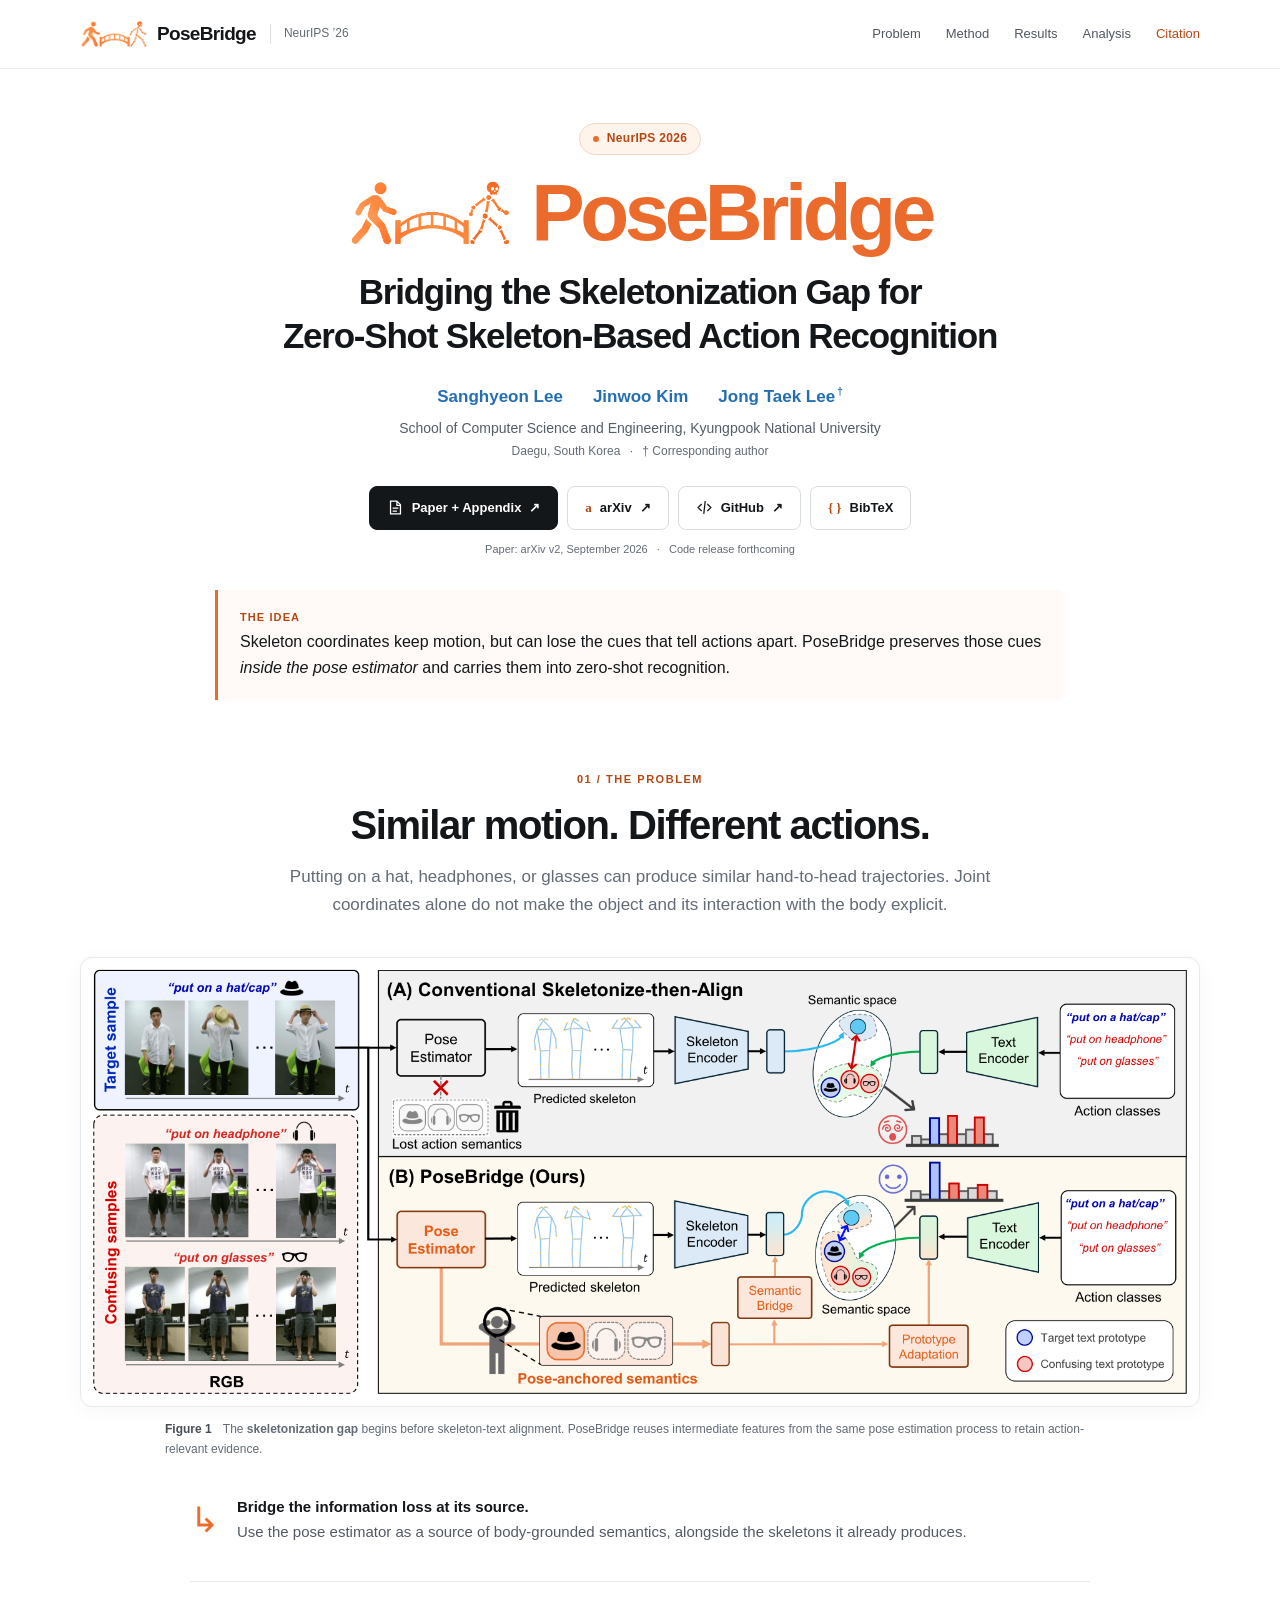
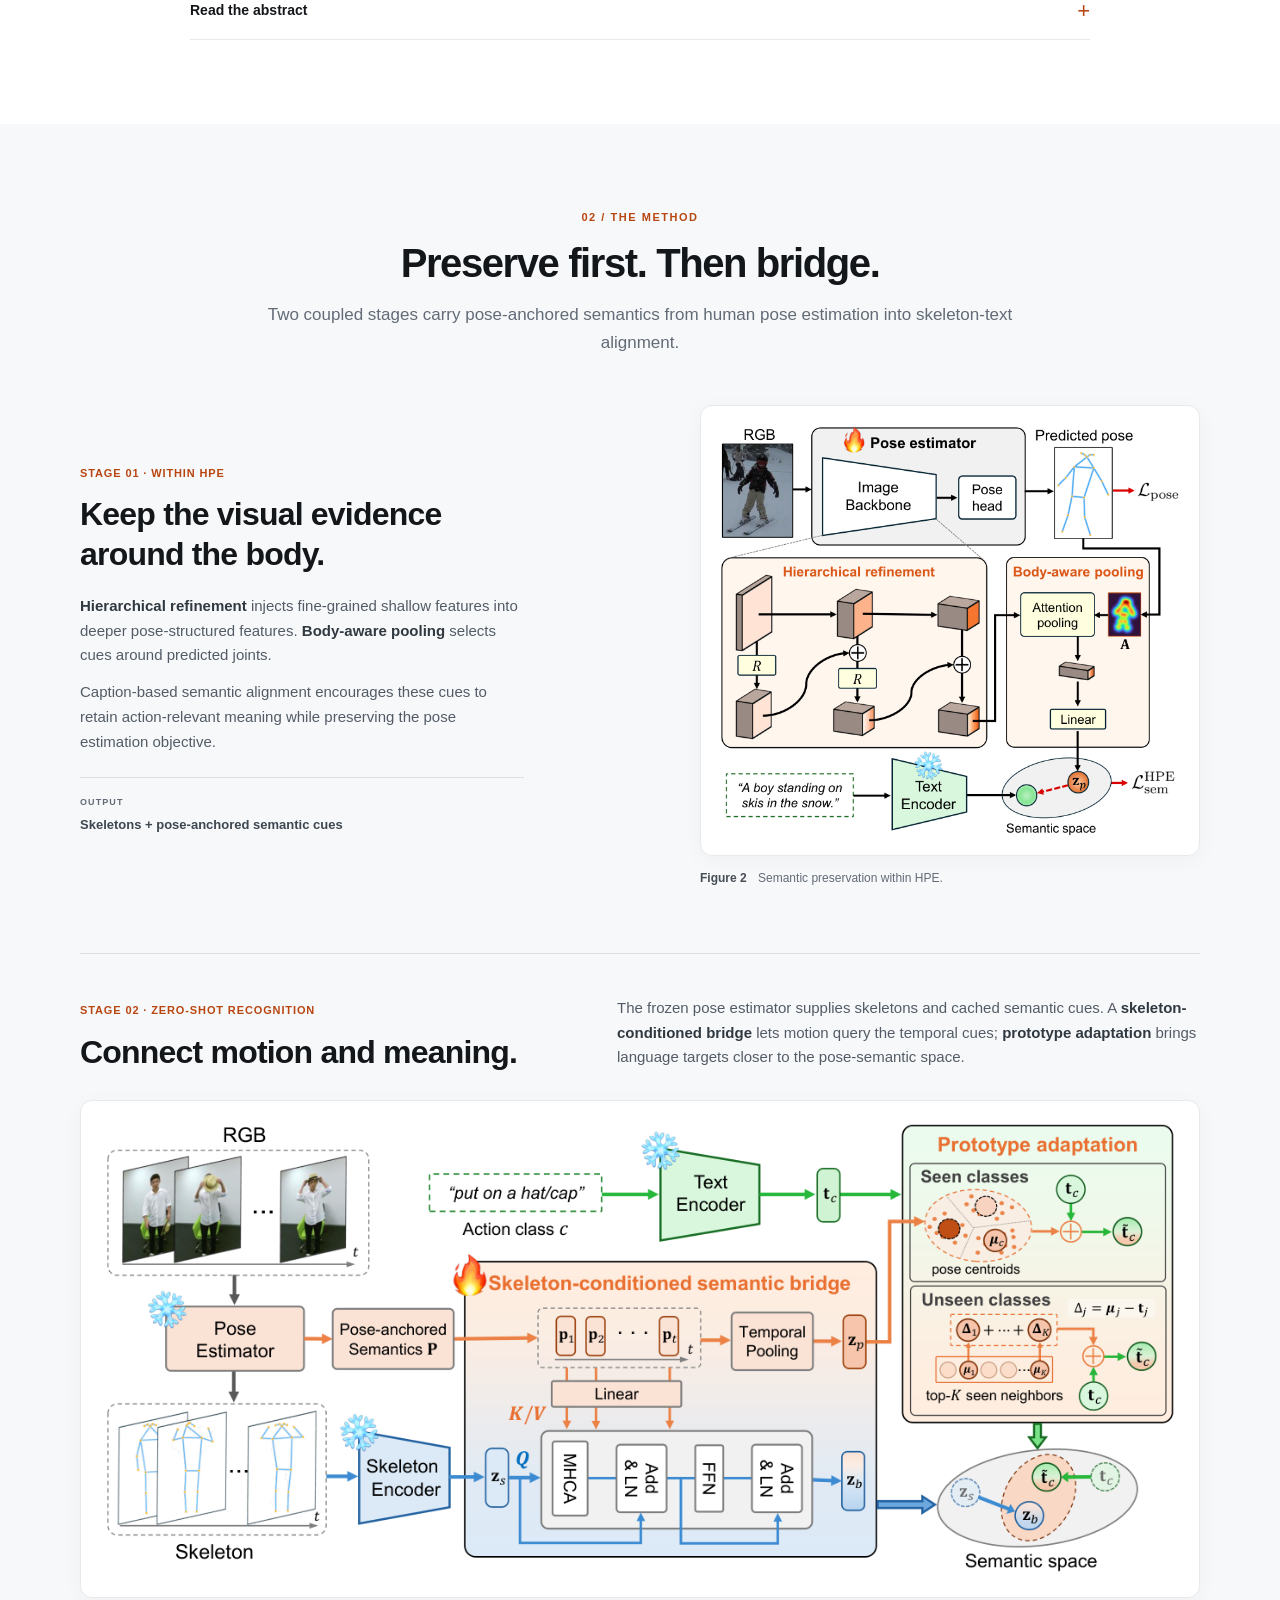
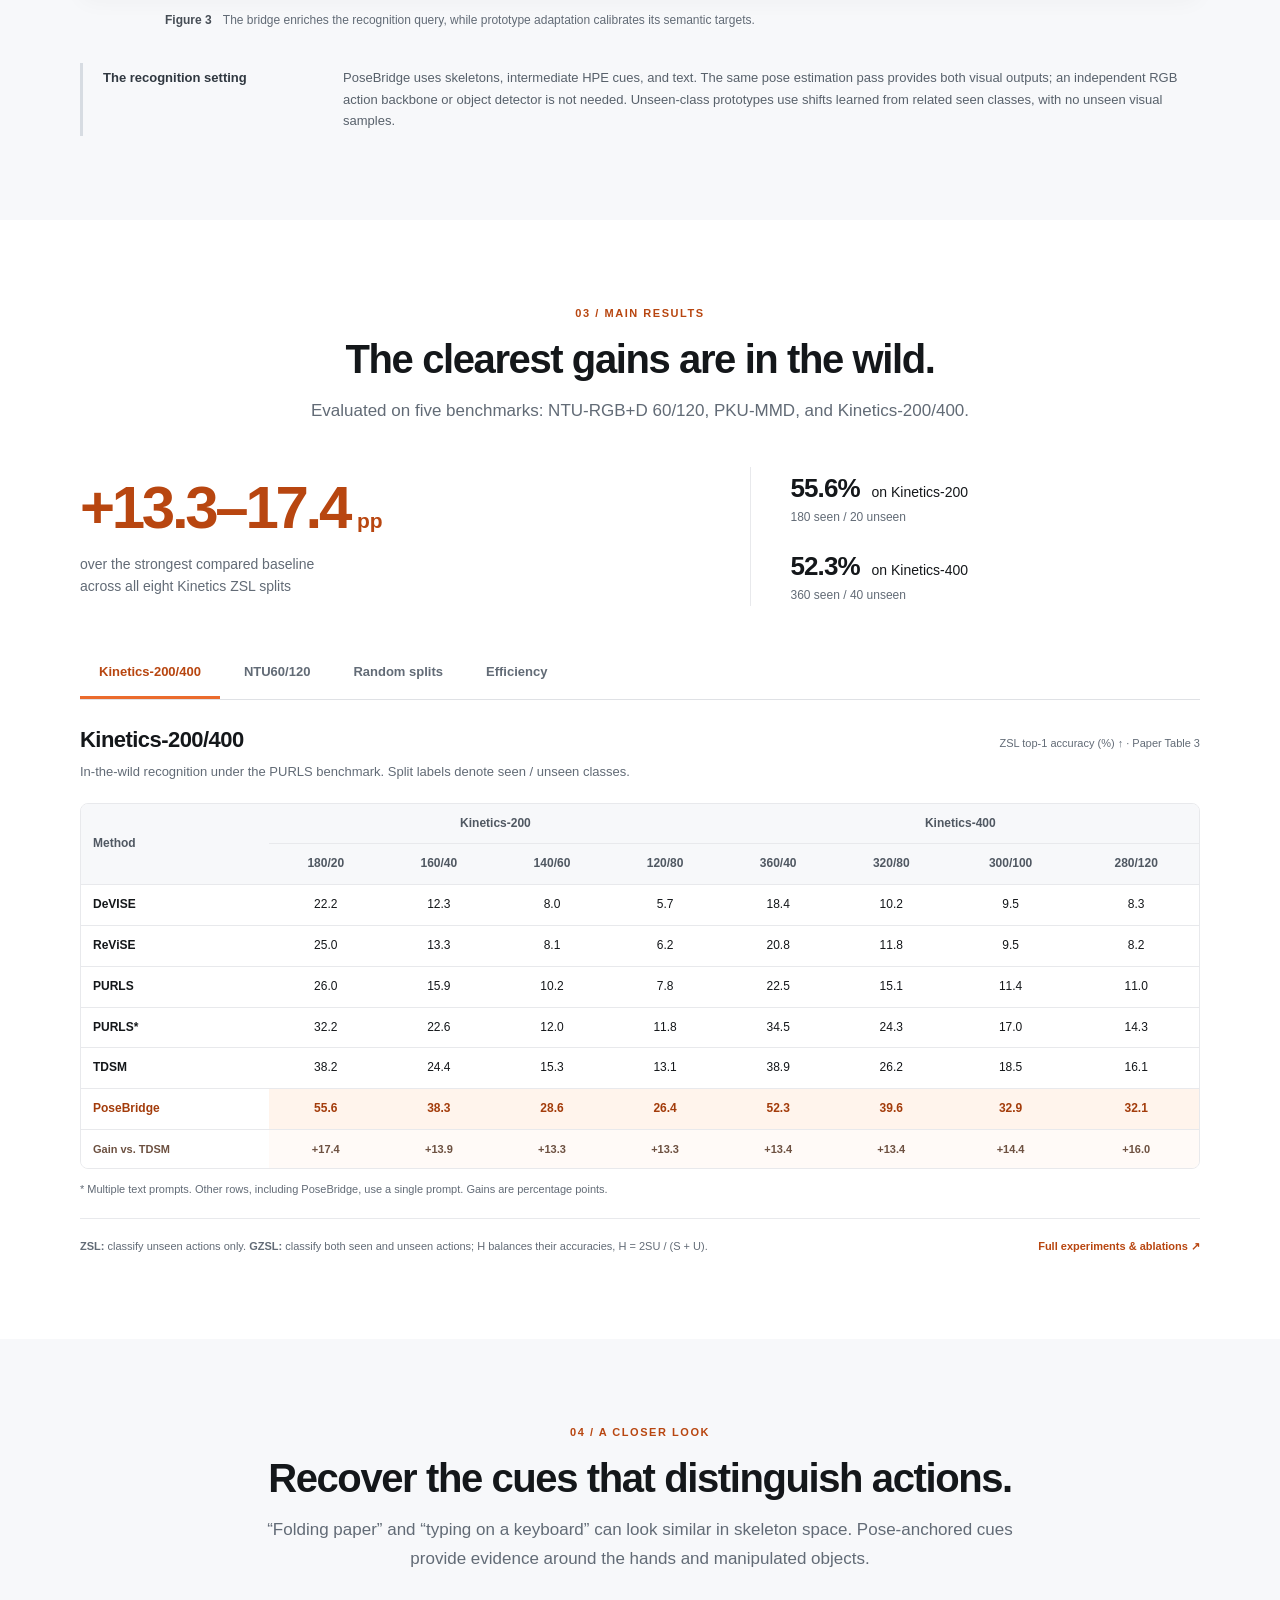
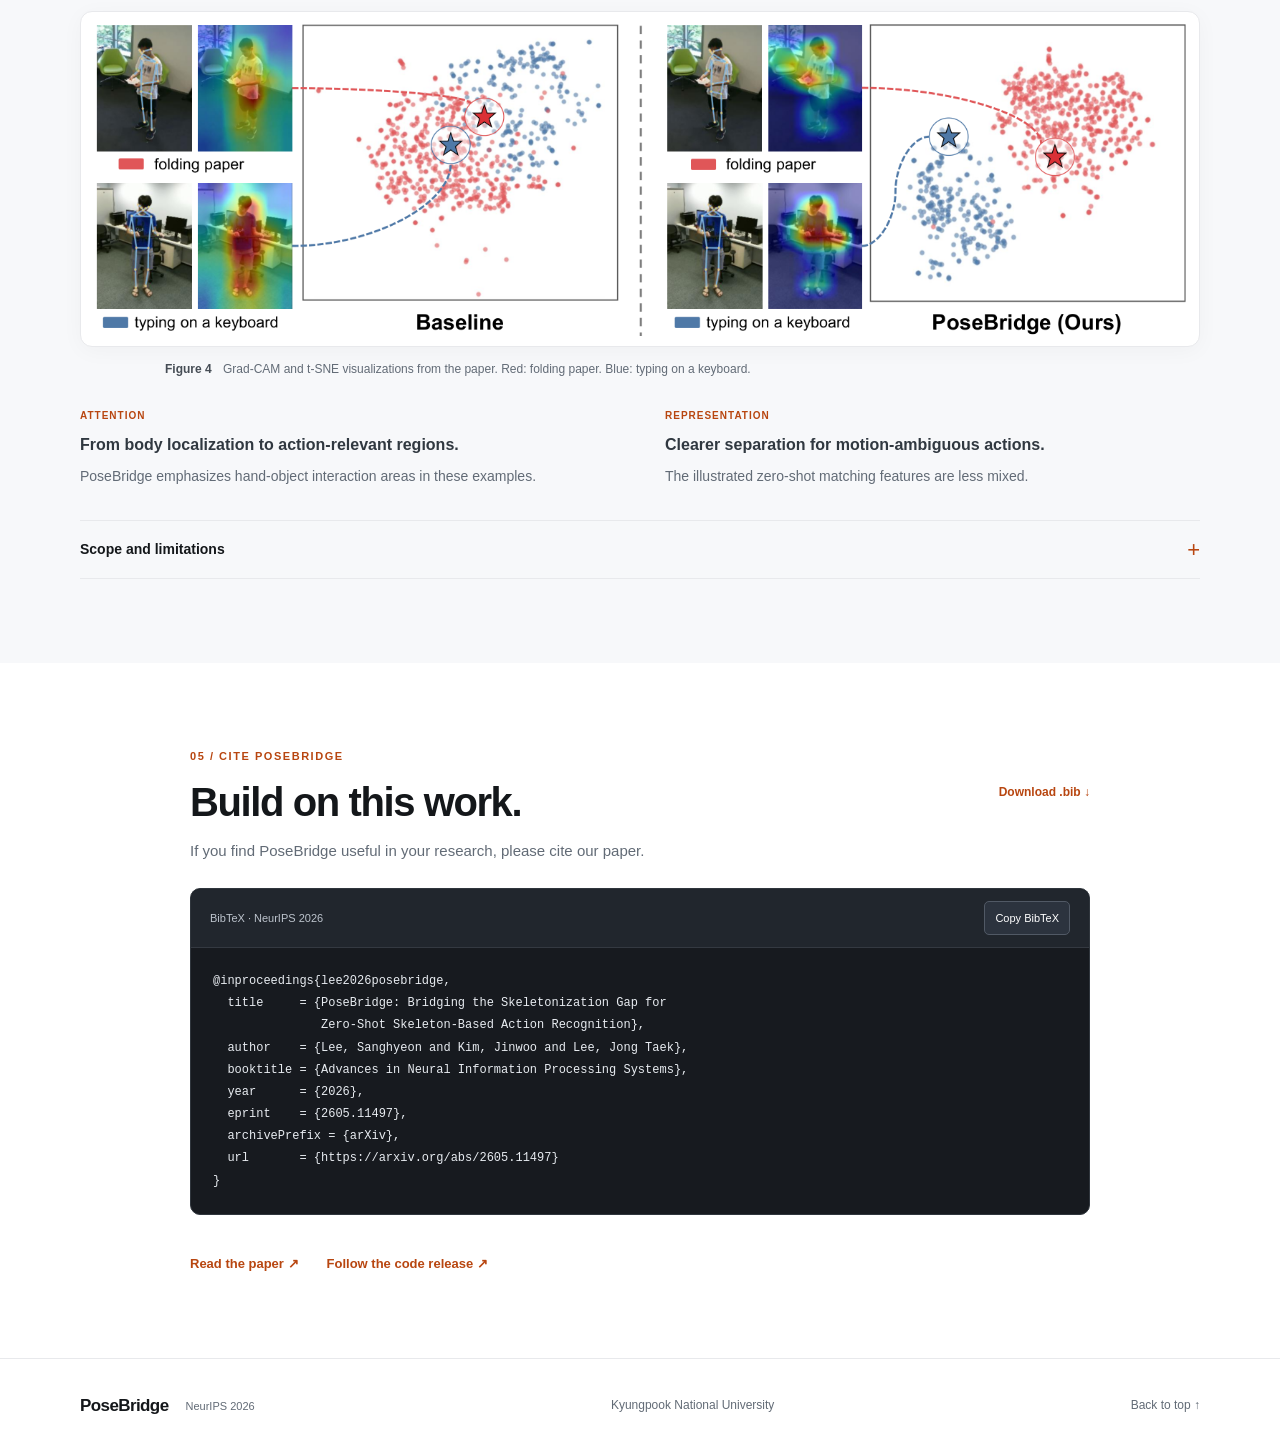
==== commit 32890cb2: "Update index.html" ====
--- a/docs/index.html
+++ b/docs/index.html
@@ -18,12 +18,12 @@
   <meta name="citation_publication_date" content="2026">
   <meta name="citation_conference_title" content="Advances in Neural Information Processing Systems">
   <meta name="citation_pdf_url" content="https://arxiv.org/pdf/2605.11497v2">
-  <link rel="icon" href="assets/favicon.svg" type="image/svg+xml">
+  <link rel="icon" href="assets/favicon.svg?v=3" type="image/svg+xml">
   <style>
 :root{--ink:#14171a;--muted:#626b76;--line:#e8e9ec;--soft:#f7f8fa;--orange:#eb6b2c;--orange-dark:#b84610;--orange-soft:#fff4ec;--blue:#246fb4;--max:1120px}
 *{box-sizing:border-box}html{scroll-behavior:smooth;scroll-padding-top:82px}body{margin:0;color:var(--ink);background:#fff;font-family:Inter,ui-sans-serif,-apple-system,BlinkMacSystemFont,"Segoe UI",Helvetica,Arial,sans-serif;line-height:1.65;-webkit-font-smoothing:antialiased}a{color:inherit;text-underline-offset:4px}button{font:inherit}button,a{-webkit-tap-highlight-color:transparent}button{cursor:pointer}img{display:block;max-width:100%;height:auto}button:focus-visible,a:focus-visible,summary:focus-visible,[tabindex]:focus-visible{outline:3px solid var(--blue);outline-offset:4px}button:disabled{cursor:default}.container{width:min(var(--max),calc(100% - 48px));margin:0 auto}.narrow{max-width:900px}.sr-only,.skip-link:not(:focus){position:absolute;width:1px;height:1px;padding:0;margin:-1px;overflow:hidden;clip:rect(0,0,0,0);white-space:nowrap;border:0}.skip-link:focus{position:fixed;top:12px;left:12px;background:#fff;padding:12px;z-index:100}h1,h2,h3,p,figure{margin:0}h2{font-size:clamp(29px,3.2vw,40px);line-height:1.2;letter-spacing:-.035em}h3{font-size:28px;line-height:1.25;letter-spacing:-.025em}
 .nav{position:sticky;top:0;z-index:20;background:rgba(255,255,255,.96);border-bottom:1px solid var(--line);backdrop-filter:blur(12px)}.nav-inner{width:min(var(--max),calc(100% - 48px));min-height:68px;margin:auto;display:flex;align-items:center;justify-content:space-between;gap:20px}.brand{display:inline-flex;gap:9px;align-items:center;font-size:19px;font-weight:800;text-decoration:none;letter-spacing:-.035em}.brand svg{color:var(--orange)}.nav-venue{font-weight:500;font-size:12px;color:var(--muted);letter-spacing:0;border-left:1px solid #ddd;padding-left:13px;margin-left:5px}.nav-links{display:flex;gap:25px;align-items:center}.nav-links a{font-size:13px;text-decoration:none;color:#505862;padding:20px 0}.nav-links a:hover,.nav-links a.active{color:var(--orange-dark)}.menu-toggle{display:none}
-.hero{text-align:center;padding:54px 0 0}.venue-pill{display:inline-flex;gap:8px;align-items:center;padding:5px 13px;border:1px solid #f7d6c3;border-radius:999px;color:var(--orange-dark);background:var(--orange-soft);font-size:12px;font-weight:700;letter-spacing:.025em}.venue-dot{width:6px;height:6px;background:var(--orange);border-radius:50%}h1{color:var(--orange);font-size:clamp(56px,7.5vw,88px);line-height:1.08;letter-spacing:-.055em;margin:15px 0 14px;font-weight:780}.paper-title{font-size:clamp(24px,3vw,35px);font-weight:650;letter-spacing:-.035em;line-height:1.25;max-width:1000px;margin:auto}.authors{display:flex;justify-content:center;flex-wrap:wrap;gap:6px 30px;margin-top:25px;font-size:17px;font-weight:600;color:var(--blue)}.authors a{text-decoration:none}.authors a:hover{text-decoration:underline}.authors sup{font-size:10px;margin-left:2px}.affiliation{font-size:14px;color:#535d67;margin-top:6px}.corresponding{font-size:12px;color:var(--muted);margin-top:2px}.corresponding span,.resource-note span{margin:0 6px}.link-row{display:flex;gap:9px;flex-wrap:wrap;justify-content:center;margin-top:24px}.paper-button{display:inline-flex;align-items:center;justify-content:center;gap:8px;min-height:44px;padding:0 17px;border:1px solid #d9dce1;border-radius:8px;background:#fff;text-decoration:none;font-size:13px;font-weight:650;transition:transform .15s,border-color .15s}.paper-button:hover{transform:translateY(-2px);border-color:#aeb5bc}.paper-button.primary{background:var(--ink);color:white;border-color:var(--ink)}.button-icon{font-weight:700;font-family:Georgia,serif;color:var(--orange-dark)}.resource-note{font-size:11px;margin-top:10px;color:var(--muted)}.tldr{max-width:850px;margin:32px auto 0;padding:18px 22px;border-left:3px solid var(--orange);border-radius:0 8px 8px 0;background:#fffaf7;text-align:left;font-size:16px;line-height:1.65}.tldr strong{display:block;font-size:11px;color:var(--orange-dark);text-transform:uppercase;letter-spacing:.1em;margin-bottom:3px}
+.hero{text-align:center;padding:54px 0 0}.venue-pill{display:inline-flex;gap:8px;align-items:center;padding:5px 13px;border:1px solid #f7d6c3;border-radius:999px;color:var(--orange-dark);background:var(--orange-soft);font-size:12px;font-weight:700;letter-spacing:.025em}.venue-dot{width:6px;height:6px;background:var(--orange);border-radius:50%}h1{color:var(--orange);font-size:clamp(52px,7vw,80px);line-height:1.08;letter-spacing:-.055em;margin:15px 0 14px;font-weight:780}.paper-title{font-size:clamp(24px,3vw,35px);font-weight:650;letter-spacing:-.035em;line-height:1.25;max-width:1000px;margin:auto}.authors{display:flex;justify-content:center;flex-wrap:wrap;gap:6px 30px;margin-top:25px;font-size:17px;font-weight:600;color:var(--blue)}.authors a{text-decoration:none}.authors a:hover{text-decoration:underline}.authors sup{font-size:10px;margin-left:2px}.affiliation{font-size:14px;color:#535d67;margin-top:6px}.corresponding{font-size:12px;color:var(--muted);margin-top:2px}.corresponding span,.resource-note span{margin:0 6px}.link-row{display:flex;gap:9px;flex-wrap:wrap;justify-content:center;margin-top:24px}.paper-button{display:inline-flex;align-items:center;justify-content:center;gap:8px;min-height:44px;padding:0 17px;border:1px solid #d9dce1;border-radius:8px;background:#fff;text-decoration:none;font-size:13px;font-weight:650;transition:transform .15s,border-color .15s}.paper-button:hover{transform:translateY(-2px);border-color:#aeb5bc}.paper-button.primary{background:var(--ink);color:white;border-color:var(--ink)}.button-icon{font-weight:700;font-family:Georgia,serif;color:var(--orange-dark)}.resource-note{font-size:11px;margin-top:10px;color:var(--muted)}.tldr{max-width:850px;margin:32px auto 0;padding:18px 22px;border-left:3px solid var(--orange);border-radius:0 8px 8px 0;background:#fffaf7;text-align:left;font-size:16px;line-height:1.65}.tldr strong{display:block;font-size:11px;color:var(--orange-dark);text-transform:uppercase;letter-spacing:.1em;margin-bottom:3px}
 .section{padding:84px 0;scroll-margin-top:18px}.problem-section{padding-top:70px}.soft-bg{background:var(--soft)}.section-heading{max-width:770px;text-align:center;margin:0 auto 38px}.section-heading h2{margin-bottom:14px}.section-heading p{color:var(--muted);font-size:17px;line-height:1.65}.eyebrow{display:block;margin-bottom:13px;font-weight:750;font-size:11px;color:var(--orange-dark);letter-spacing:.14em}.wide-figure{margin:0}.figure-button{position:relative;display:block;border:1px solid var(--line);padding:10px;background:#fff;border-radius:12px;width:100%;overflow:hidden;text-align:left;box-shadow:0 4px 22px rgba(20,23,26,.035)}.figure-button img{width:100%}.figure-button:hover{border-color:#d1b5a6}.zoom-hint{position:absolute;right:9px;bottom:9px;padding:4px 8px;background:rgba(255,255,255,.96);border:1px solid #e5e5e5;border-radius:5px;color:#505862;font-size:10px;line-height:1.5;opacity:0;transition:opacity .15s}.figure-button:hover .zoom-hint,.figure-button:focus-visible .zoom-hint{opacity:1}figcaption{max-width:950px;margin:13px auto 0;font-size:12px;line-height:1.65;color:var(--muted)}.figure-label{font-weight:750;color:#464d55;margin-right:8px}.takeaway{display:flex;gap:18px;align-items:center;max-width:900px;margin:32px auto;color:#525b65;font-size:15px}.takeaway strong{display:block;color:var(--ink)}.takeaway-marker{font-size:35px;color:var(--orange)}details{max-width:900px;margin:auto;border-top:1px solid var(--line);border-bottom:1px solid var(--line)}summary{list-style:none;display:flex;justify-content:space-between;align-items:center;cursor:pointer;padding:17px 0;font-size:14px;font-weight:600}summary::-webkit-details-marker{display:none}summary span{font-size:22px;line-height:1;font-weight:400;color:var(--orange-dark)}details[open] summary span{transform:rotate(45deg)}.abstract-body{padding:0 0 20px;color:#4c555f;font-size:15px}.abstract-body p+p{margin-top:13px}
 .method-block{display:grid;grid-template-columns:.85fr 1.15fr;gap:75px;align-items:center;margin:48px 0 64px}.method-copy h3{margin:9px 0 20px;font-size:32px}.step-number{font-size:11px;font-weight:750;color:var(--orange-dark);letter-spacing:.08em}.method-copy p{font-size:15px;color:#535c66;margin:12px 0}.method-copy strong,.method-two-heading strong{color:#303840}.method-figure{max-width:500px;justify-self:end}.method-figure .figure-button{padding:18px}.stage-output{border-top:1px solid #dddfe4;padding-top:17px;margin-top:23px;color:#3d4750;font-size:13px;font-weight:550}.stage-output span{display:block;font-size:9px;letter-spacing:.12em;color:var(--muted);margin-bottom:4px}.method-stage-two{border-top:1px solid #dddfe4;padding-top:42px}.method-two-heading{display:grid;grid-template-columns:.9fr 1.1fr;gap:60px;align-items:start;margin-bottom:28px}.method-two-heading h3{margin-top:10px;font-size:32px}.method-two-heading p{font-size:15px;color:#535c66}.method-stage-two .figure-button{padding:22px}.protocol{display:grid;grid-template-columns:210px 1fr;gap:30px;margin-top:32px;border-left:3px solid #d7dce2;padding:4px 0 4px 20px;font-size:13px;color:#58616b}.protocol strong{color:#303840}.protocol p{margin:0}
 .results-intro{display:grid;grid-template-columns:1.15fr .85fr;align-items:center;gap:60px;margin:42px 0}.lead-stat strong{display:block;font-size:clamp(40px,4.9vw,60px);line-height:1.1;letter-spacing:-.055em;color:var(--orange-dark)}.lead-stat strong span{font-size:21px;letter-spacing:0;margin-left:8px}.lead-stat p{font-size:14px;line-height:1.6;color:var(--muted);margin-top:12px}.result-summary{border-left:1px solid var(--line);padding-left:40px}.result-summary p{font-size:14px}.result-summary p+p{margin-top:18px}.result-summary strong{font-size:26px;letter-spacing:-.035em;margin-right:8px}.result-summary span{display:block;font-size:12px;color:var(--muted);margin-top:-2px}.result-tabs{display:flex;gap:5px;border-bottom:1px solid #dfe1e5;overflow-x:auto;scrollbar-width:thin}.result-tabs button{border:0;background:transparent;padding:13px 19px;font-size:13px;white-space:nowrap;color:var(--muted);border-bottom:3px solid transparent;font-weight:600}.result-tabs button[aria-selected=true]{color:var(--orange-dark);border-color:var(--orange)}.result-tabs button:hover{background:var(--orange-soft)}.result-tabs button:focus-visible{outline-offset:-4px}.result-panel{padding:26px 0 20px;min-height:385px}.result-panel[hidden]{display:none}.panel-title{display:flex;justify-content:space-between;align-items:baseline;gap:16px}.panel-title h3{font-size:22px;letter-spacing:-.025em}.panel-title span{font-size:11px;color:var(--muted)}.panel-description{font-size:13px;color:var(--muted);margin:8px 0 20px;max-width:850px}.table-wrap{max-width:100%;overflow:auto;border:1px solid var(--line);border-radius:8px;scrollbar-width:thin}table{border-collapse:collapse;width:100%;font-size:12px;white-space:nowrap;font-variant-numeric:tabular-nums}th,td{padding:10px 12px;border-bottom:1px solid var(--line);text-align:center}thead th{font-weight:650;background:#f7f8fa;color:#505862}tbody tr>:first-child,thead tr:first-child>th:first-child{text-align:left;position:sticky;left:0;background:white;z-index:1}thead tr:first-child>th:first-child{background:#f7f8fa}tbody th{font-weight:550}tbody tr:last-child>*{border-bottom:0}tr.ours>*{background:var(--orange-soft);color:#a33c0b;font-weight:750}tr.gain>*{font-size:11px;font-weight:600;color:#6d5141;background:#fffaf7}.table-note{font-size:11px;color:var(--muted);line-height:1.65;margin-top:11px;max-width:950px}.evaluation-note{display:flex;align-items:start;justify-content:space-between;gap:25px;border-top:1px solid var(--line);padding-top:18px;font-size:11px;color:var(--muted)}.evaluation-note p{max-width:680px}.evaluation-note a{white-space:nowrap;text-decoration:none;color:var(--orange-dark);font-weight:650}
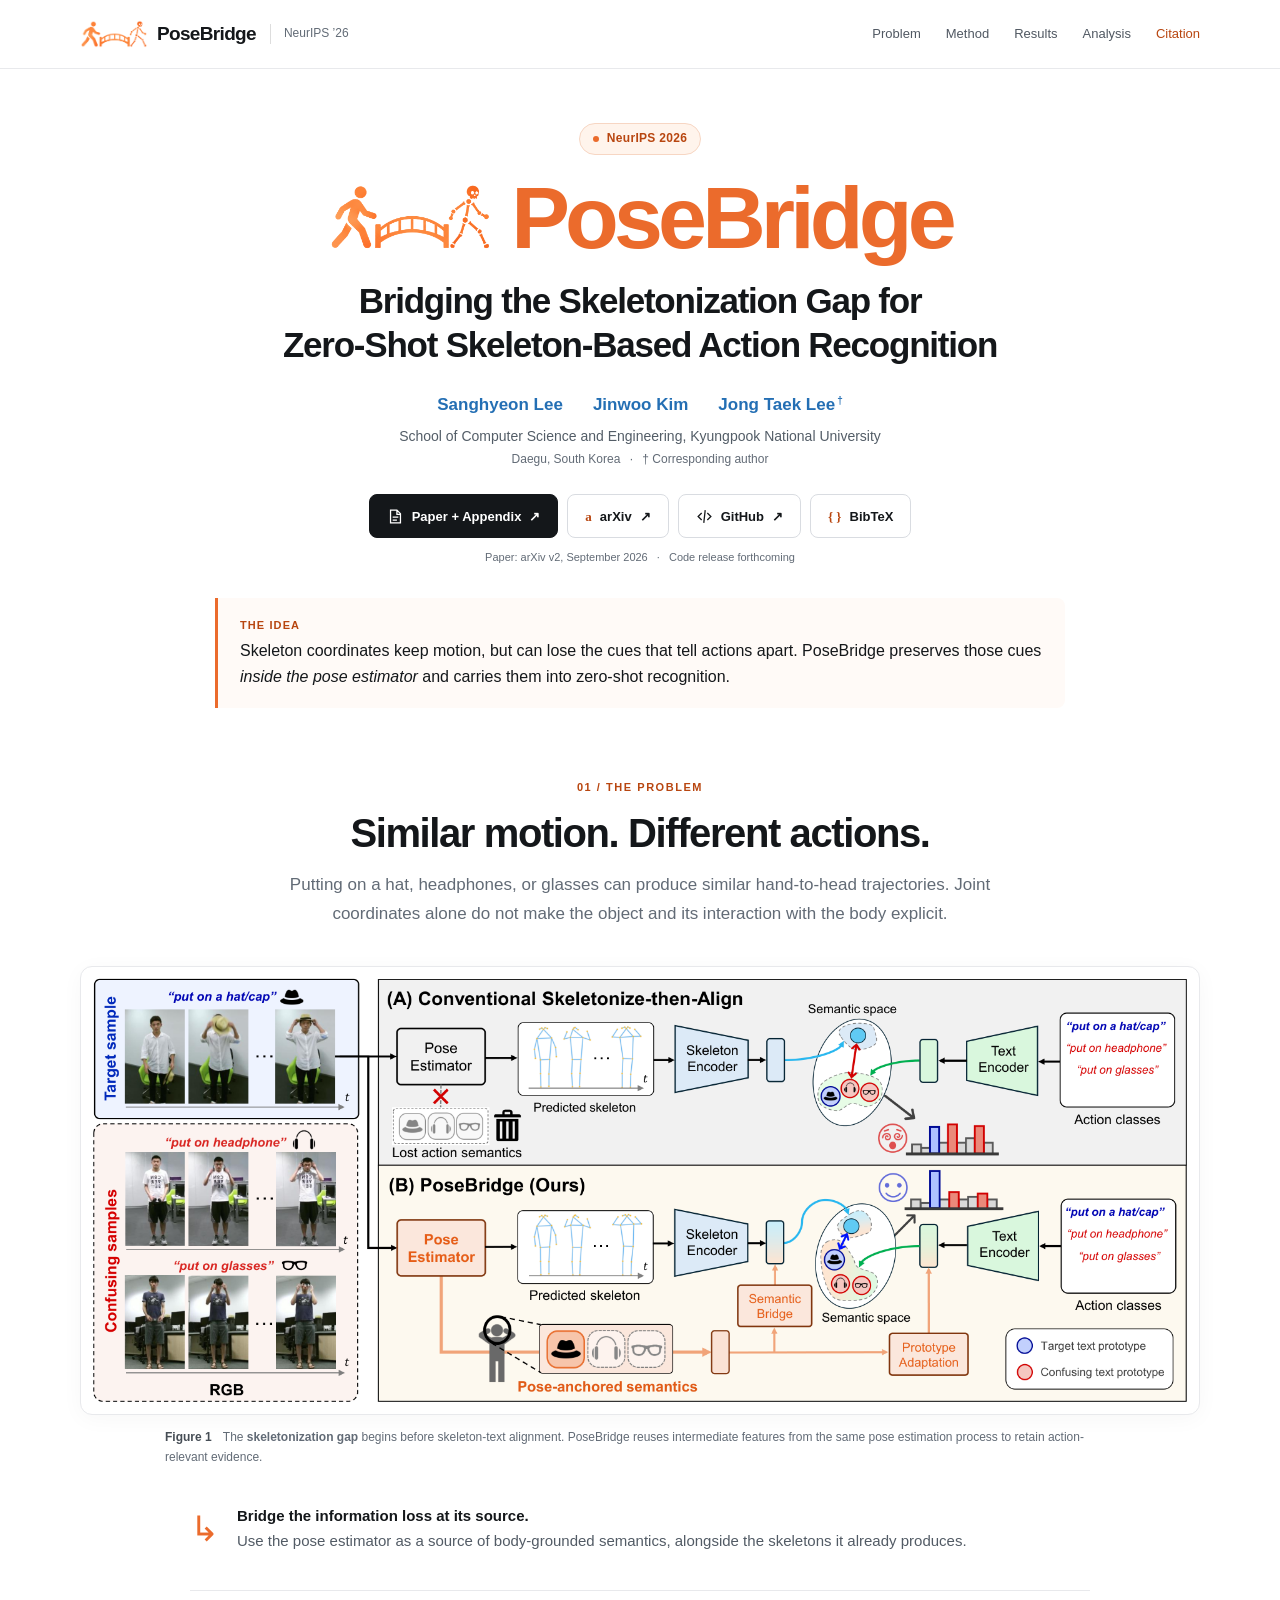
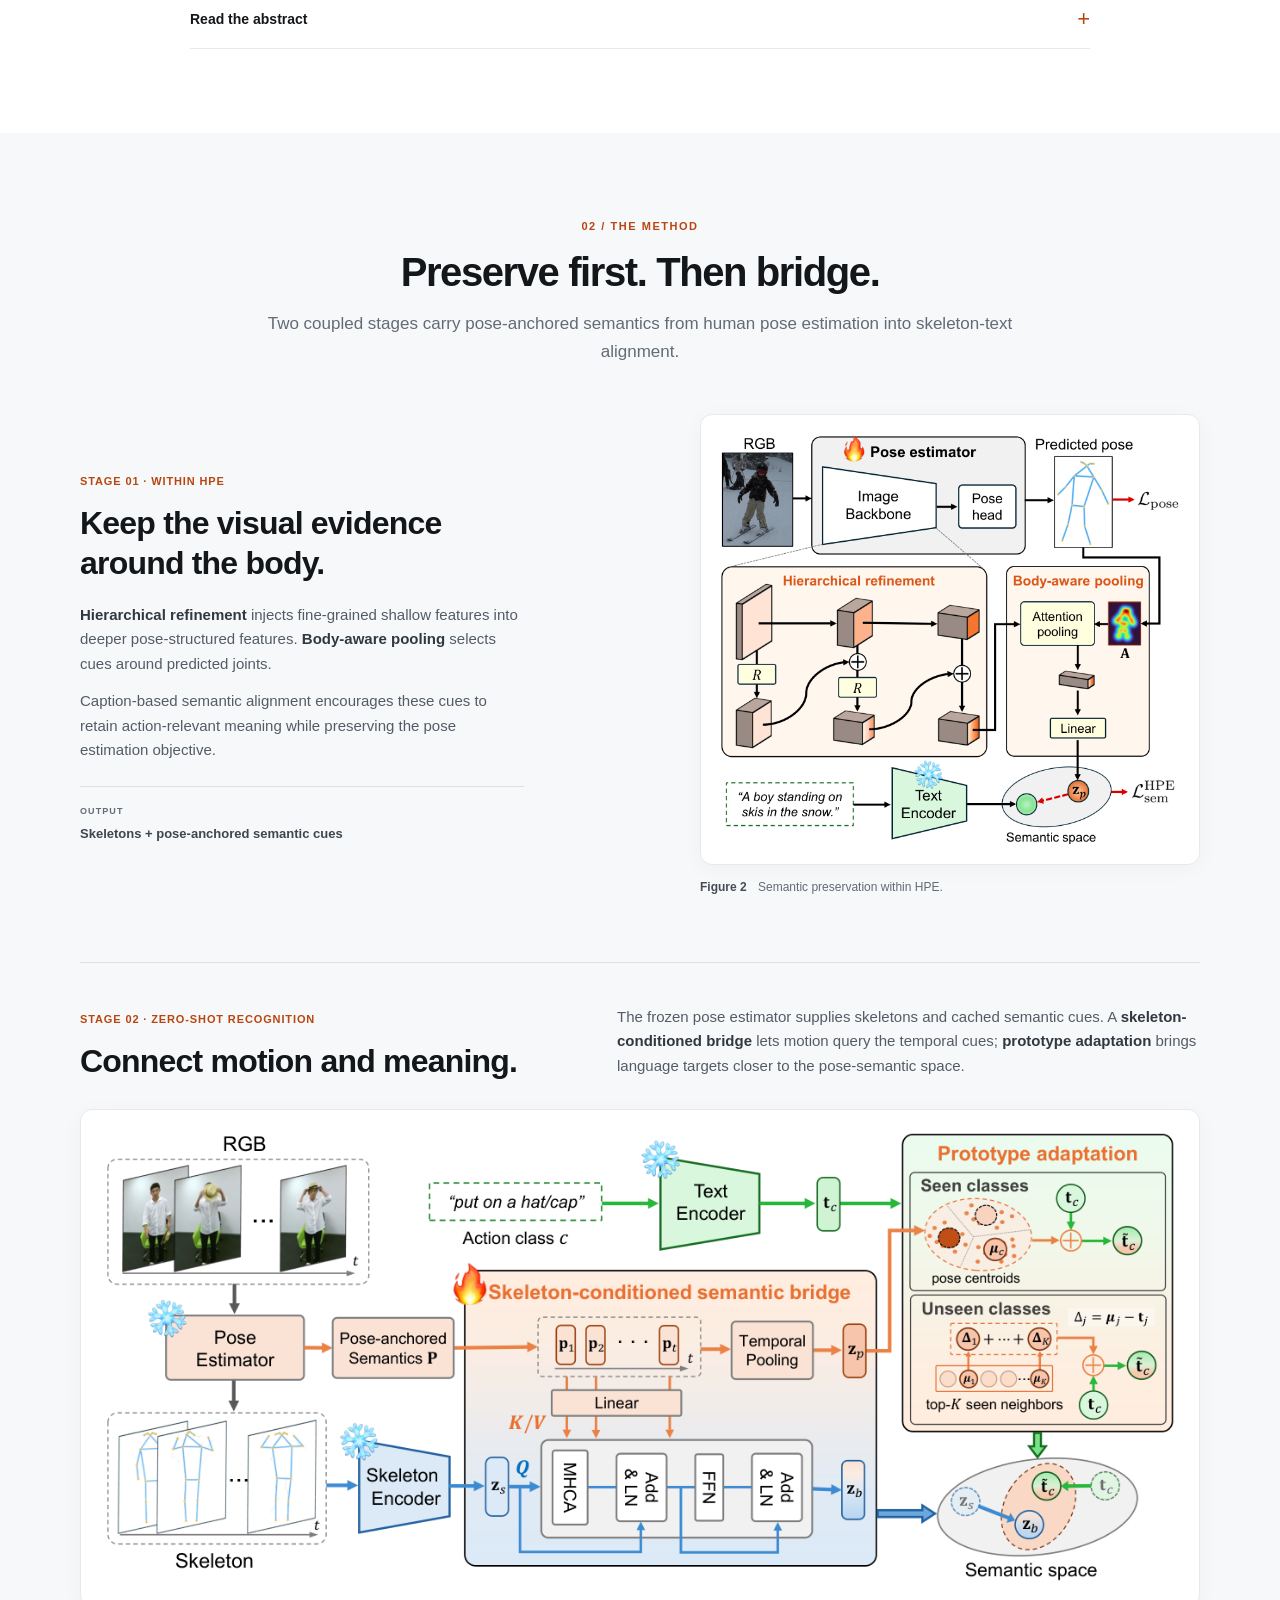
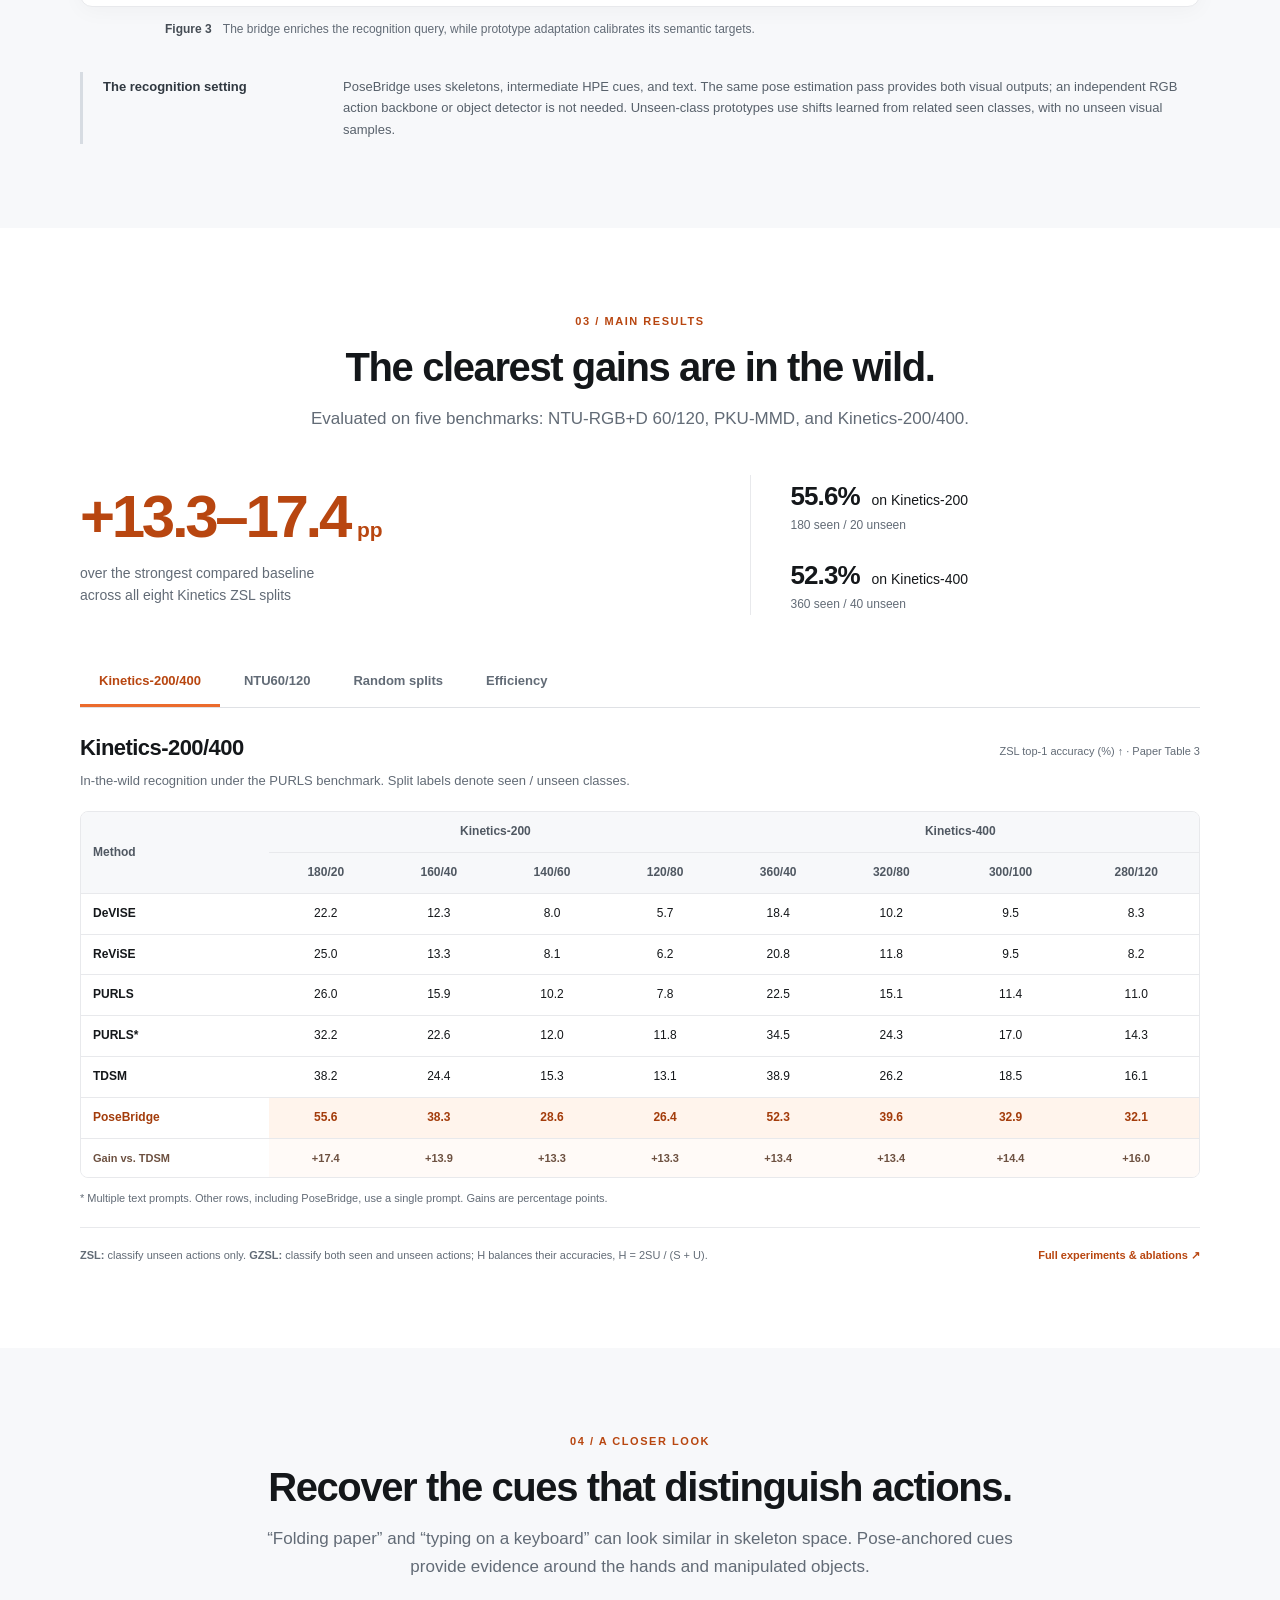
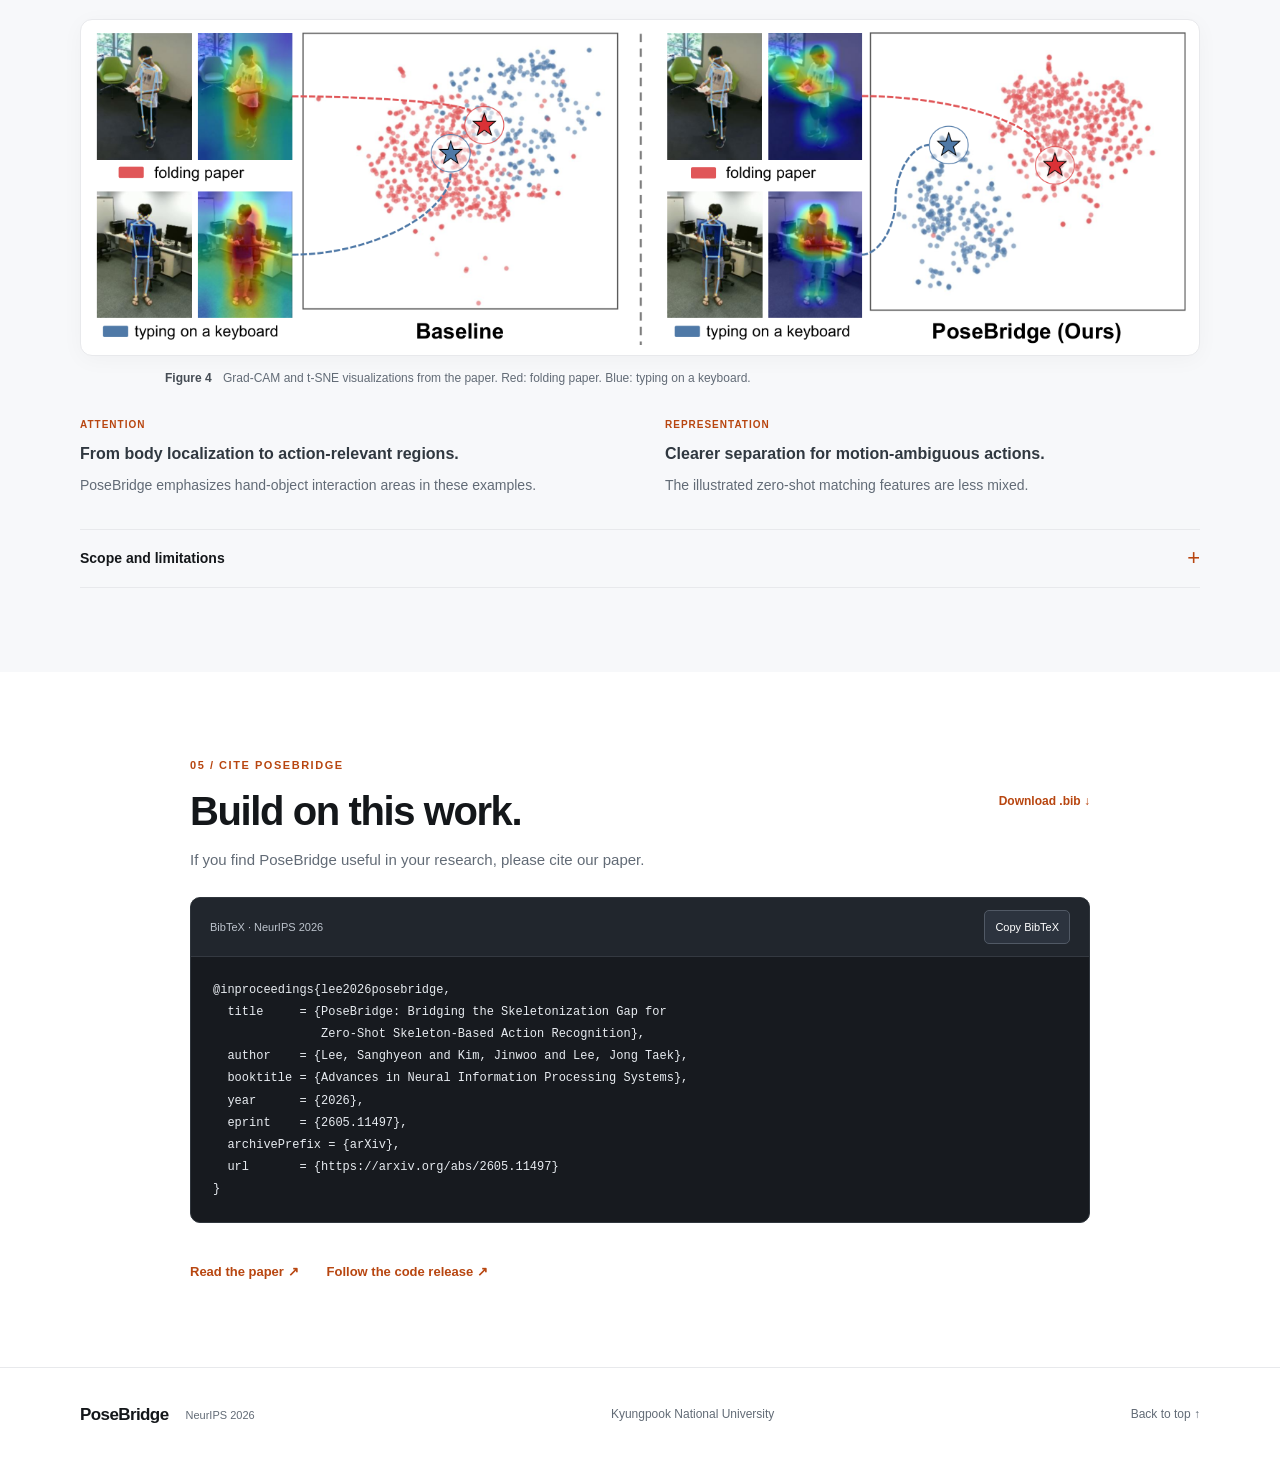
==== commit f0badbfe: "Adjust styles for hero and heading elements Updated styles for hero section and headings." ====
--- a/docs/index.html
+++ b/docs/index.html
@@ -23,7 +23,7 @@
 :root{--ink:#14171a;--muted:#626b76;--line:#e8e9ec;--soft:#f7f8fa;--orange:#eb6b2c;--orange-dark:#b84610;--orange-soft:#fff4ec;--blue:#246fb4;--max:1120px}
 *{box-sizing:border-box}html{scroll-behavior:smooth;scroll-padding-top:82px}body{margin:0;color:var(--ink);background:#fff;font-family:Inter,ui-sans-serif,-apple-system,BlinkMacSystemFont,"Segoe UI",Helvetica,Arial,sans-serif;line-height:1.65;-webkit-font-smoothing:antialiased}a{color:inherit;text-underline-offset:4px}button{font:inherit}button,a{-webkit-tap-highlight-color:transparent}button{cursor:pointer}img{display:block;max-width:100%;height:auto}button:focus-visible,a:focus-visible,summary:focus-visible,[tabindex]:focus-visible{outline:3px solid var(--blue);outline-offset:4px}button:disabled{cursor:default}.container{width:min(var(--max),calc(100% - 48px));margin:0 auto}.narrow{max-width:900px}.sr-only,.skip-link:not(:focus){position:absolute;width:1px;height:1px;padding:0;margin:-1px;overflow:hidden;clip:rect(0,0,0,0);white-space:nowrap;border:0}.skip-link:focus{position:fixed;top:12px;left:12px;background:#fff;padding:12px;z-index:100}h1,h2,h3,p,figure{margin:0}h2{font-size:clamp(29px,3.2vw,40px);line-height:1.2;letter-spacing:-.035em}h3{font-size:28px;line-height:1.25;letter-spacing:-.025em}
 .nav{position:sticky;top:0;z-index:20;background:rgba(255,255,255,.96);border-bottom:1px solid var(--line);backdrop-filter:blur(12px)}.nav-inner{width:min(var(--max),calc(100% - 48px));min-height:68px;margin:auto;display:flex;align-items:center;justify-content:space-between;gap:20px}.brand{display:inline-flex;gap:9px;align-items:center;font-size:19px;font-weight:800;text-decoration:none;letter-spacing:-.035em}.brand svg{color:var(--orange)}.nav-venue{font-weight:500;font-size:12px;color:var(--muted);letter-spacing:0;border-left:1px solid #ddd;padding-left:13px;margin-left:5px}.nav-links{display:flex;gap:25px;align-items:center}.nav-links a{font-size:13px;text-decoration:none;color:#505862;padding:20px 0}.nav-links a:hover,.nav-links a.active{color:var(--orange-dark)}.menu-toggle{display:none}
-.hero{text-align:center;padding:54px 0 0}.venue-pill{display:inline-flex;gap:8px;align-items:center;padding:5px 13px;border:1px solid #f7d6c3;border-radius:999px;color:var(--orange-dark);background:var(--orange-soft);font-size:12px;font-weight:700;letter-spacing:.025em}.venue-dot{width:6px;height:6px;background:var(--orange);border-radius:50%}h1{color:var(--orange);font-size:clamp(52px,7vw,80px);line-height:1.08;letter-spacing:-.055em;margin:15px 0 14px;font-weight:780}.paper-title{font-size:clamp(24px,3vw,35px);font-weight:650;letter-spacing:-.035em;line-height:1.25;max-width:1000px;margin:auto}.authors{display:flex;justify-content:center;flex-wrap:wrap;gap:6px 30px;margin-top:25px;font-size:17px;font-weight:600;color:var(--blue)}.authors a{text-decoration:none}.authors a:hover{text-decoration:underline}.authors sup{font-size:10px;margin-left:2px}.affiliation{font-size:14px;color:#535d67;margin-top:6px}.corresponding{font-size:12px;color:var(--muted);margin-top:2px}.corresponding span,.resource-note span{margin:0 6px}.link-row{display:flex;gap:9px;flex-wrap:wrap;justify-content:center;margin-top:24px}.paper-button{display:inline-flex;align-items:center;justify-content:center;gap:8px;min-height:44px;padding:0 17px;border:1px solid #d9dce1;border-radius:8px;background:#fff;text-decoration:none;font-size:13px;font-weight:650;transition:transform .15s,border-color .15s}.paper-button:hover{transform:translateY(-2px);border-color:#aeb5bc}.paper-button.primary{background:var(--ink);color:white;border-color:var(--ink)}.button-icon{font-weight:700;font-family:Georgia,serif;color:var(--orange-dark)}.resource-note{font-size:11px;margin-top:10px;color:var(--muted)}.tldr{max-width:850px;margin:32px auto 0;padding:18px 22px;border-left:3px solid var(--orange);border-radius:0 8px 8px 0;background:#fffaf7;text-align:left;font-size:16px;line-height:1.65}.tldr strong{display:block;font-size:11px;color:var(--orange-dark);text-transform:uppercase;letter-spacing:.1em;margin-bottom:3px}
+.hero{text-align:center;padding:54px 0 0}.venue-pill{display:inline-flex;gap:8px;align-items:center;padding:5px 13px;border:1px solid #f7d6c3;border-radius:999px;color:var(--orange-dark);background:var(--orange-soft);font-size:12px;font-weight:700;letter-spacing:.025em}.venue-dot{width:6px;height:6px;background:var(--orange);border-radius:50%}h1{color:var(--orange);font-size:clamp(56px,7.5vw,88px);line-height:1.08;letter-spacing:-.055em;margin:15px 0 14px;font-weight:780}.paper-title{font-size:clamp(24px,3vw,35px);font-weight:650;letter-spacing:-.035em;line-height:1.25;max-width:1000px;margin:auto}.authors{display:flex;justify-content:center;flex-wrap:wrap;gap:6px 30px;margin-top:25px;font-size:17px;font-weight:600;color:var(--blue)}.authors a{text-decoration:none}.authors a:hover{text-decoration:underline}.authors sup{font-size:10px;margin-left:2px}.affiliation{font-size:14px;color:#535d67;margin-top:6px}.corresponding{font-size:12px;color:var(--muted);margin-top:2px}.corresponding span,.resource-note span{margin:0 6px}.link-row{display:flex;gap:9px;flex-wrap:wrap;justify-content:center;margin-top:24px}.paper-button{display:inline-flex;align-items:center;justify-content:center;gap:8px;min-height:44px;padding:0 17px;border:1px solid #d9dce1;border-radius:8px;background:#fff;text-decoration:none;font-size:13px;font-weight:650;transition:transform .15s,border-color .15s}.paper-button:hover{transform:translateY(-2px);border-color:#aeb5bc}.paper-button.primary{background:var(--ink);color:white;border-color:var(--ink)}.button-icon{font-weight:700;font-family:Georgia,serif;color:var(--orange-dark)}.resource-note{font-size:11px;margin-top:10px;color:var(--muted)}.tldr{max-width:850px;margin:32px auto 0;padding:18px 22px;border-left:3px solid var(--orange);border-radius:0 8px 8px 0;background:#fffaf7;text-align:left;font-size:16px;line-height:1.65}.tldr strong{display:block;font-size:11px;color:var(--orange-dark);text-transform:uppercase;letter-spacing:.1em;margin-bottom:3px}
 .section{padding:84px 0;scroll-margin-top:18px}.problem-section{padding-top:70px}.soft-bg{background:var(--soft)}.section-heading{max-width:770px;text-align:center;margin:0 auto 38px}.section-heading h2{margin-bottom:14px}.section-heading p{color:var(--muted);font-size:17px;line-height:1.65}.eyebrow{display:block;margin-bottom:13px;font-weight:750;font-size:11px;color:var(--orange-dark);letter-spacing:.14em}.wide-figure{margin:0}.figure-button{position:relative;display:block;border:1px solid var(--line);padding:10px;background:#fff;border-radius:12px;width:100%;overflow:hidden;text-align:left;box-shadow:0 4px 22px rgba(20,23,26,.035)}.figure-button img{width:100%}.figure-button:hover{border-color:#d1b5a6}.zoom-hint{position:absolute;right:9px;bottom:9px;padding:4px 8px;background:rgba(255,255,255,.96);border:1px solid #e5e5e5;border-radius:5px;color:#505862;font-size:10px;line-height:1.5;opacity:0;transition:opacity .15s}.figure-button:hover .zoom-hint,.figure-button:focus-visible .zoom-hint{opacity:1}figcaption{max-width:950px;margin:13px auto 0;font-size:12px;line-height:1.65;color:var(--muted)}.figure-label{font-weight:750;color:#464d55;margin-right:8px}.takeaway{display:flex;gap:18px;align-items:center;max-width:900px;margin:32px auto;color:#525b65;font-size:15px}.takeaway strong{display:block;color:var(--ink)}.takeaway-marker{font-size:35px;color:var(--orange)}details{max-width:900px;margin:auto;border-top:1px solid var(--line);border-bottom:1px solid var(--line)}summary{list-style:none;display:flex;justify-content:space-between;align-items:center;cursor:pointer;padding:17px 0;font-size:14px;font-weight:600}summary::-webkit-details-marker{display:none}summary span{font-size:22px;line-height:1;font-weight:400;color:var(--orange-dark)}details[open] summary span{transform:rotate(45deg)}.abstract-body{padding:0 0 20px;color:#4c555f;font-size:15px}.abstract-body p+p{margin-top:13px}
 .method-block{display:grid;grid-template-columns:.85fr 1.15fr;gap:75px;align-items:center;margin:48px 0 64px}.method-copy h3{margin:9px 0 20px;font-size:32px}.step-number{font-size:11px;font-weight:750;color:var(--orange-dark);letter-spacing:.08em}.method-copy p{font-size:15px;color:#535c66;margin:12px 0}.method-copy strong,.method-two-heading strong{color:#303840}.method-figure{max-width:500px;justify-self:end}.method-figure .figure-button{padding:18px}.stage-output{border-top:1px solid #dddfe4;padding-top:17px;margin-top:23px;color:#3d4750;font-size:13px;font-weight:550}.stage-output span{display:block;font-size:9px;letter-spacing:.12em;color:var(--muted);margin-bottom:4px}.method-stage-two{border-top:1px solid #dddfe4;padding-top:42px}.method-two-heading{display:grid;grid-template-columns:.9fr 1.1fr;gap:60px;align-items:start;margin-bottom:28px}.method-two-heading h3{margin-top:10px;font-size:32px}.method-two-heading p{font-size:15px;color:#535c66}.method-stage-two .figure-button{padding:22px}.protocol{display:grid;grid-template-columns:210px 1fr;gap:30px;margin-top:32px;border-left:3px solid #d7dce2;padding:4px 0 4px 20px;font-size:13px;color:#58616b}.protocol strong{color:#303840}.protocol p{margin:0}
 .results-intro{display:grid;grid-template-columns:1.15fr .85fr;align-items:center;gap:60px;margin:42px 0}.lead-stat strong{display:block;font-size:clamp(40px,4.9vw,60px);line-height:1.1;letter-spacing:-.055em;color:var(--orange-dark)}.lead-stat strong span{font-size:21px;letter-spacing:0;margin-left:8px}.lead-stat p{font-size:14px;line-height:1.6;color:var(--muted);margin-top:12px}.result-summary{border-left:1px solid var(--line);padding-left:40px}.result-summary p{font-size:14px}.result-summary p+p{margin-top:18px}.result-summary strong{font-size:26px;letter-spacing:-.035em;margin-right:8px}.result-summary span{display:block;font-size:12px;color:var(--muted);margin-top:-2px}.result-tabs{display:flex;gap:5px;border-bottom:1px solid #dfe1e5;overflow-x:auto;scrollbar-width:thin}.result-tabs button{border:0;background:transparent;padding:13px 19px;font-size:13px;white-space:nowrap;color:var(--muted);border-bottom:3px solid transparent;font-weight:600}.result-tabs button[aria-selected=true]{color:var(--orange-dark);border-color:var(--orange)}.result-tabs button:hover{background:var(--orange-soft)}.result-tabs button:focus-visible{outline-offset:-4px}.result-panel{padding:26px 0 20px;min-height:385px}.result-panel[hidden]{display:none}.panel-title{display:flex;justify-content:space-between;align-items:baseline;gap:16px}.panel-title h3{font-size:22px;letter-spacing:-.025em}.panel-title span{font-size:11px;color:var(--muted)}.panel-description{font-size:13px;color:var(--muted);margin:8px 0 20px;max-width:850px}.table-wrap{max-width:100%;overflow:auto;border:1px solid var(--line);border-radius:8px;scrollbar-width:thin}table{border-collapse:collapse;width:100%;font-size:12px;white-space:nowrap;font-variant-numeric:tabular-nums}th,td{padding:10px 12px;border-bottom:1px solid var(--line);text-align:center}thead th{font-weight:650;background:#f7f8fa;color:#505862}tbody tr>:first-child,thead tr:first-child>th:first-child{text-align:left;position:sticky;left:0;background:white;z-index:1}thead tr:first-child>th:first-child{background:#f7f8fa}tbody th{font-weight:550}tbody tr:last-child>*{border-bottom:0}tr.ours>*{background:var(--orange-soft);color:#a33c0b;font-weight:750}tr.gain>*{font-size:11px;font-weight:600;color:#6d5141;background:#fffaf7}.table-note{font-size:11px;color:var(--muted);line-height:1.65;margin-top:11px;max-width:950px}.evaluation-note{display:flex;align-items:start;justify-content:space-between;gap:25px;border-top:1px solid var(--line);padding-top:18px;font-size:11px;color:var(--muted)}.evaluation-note p{max-width:680px}.evaluation-note a{white-space:nowrap;text-decoration:none;color:var(--orange-dark);font-weight:650}
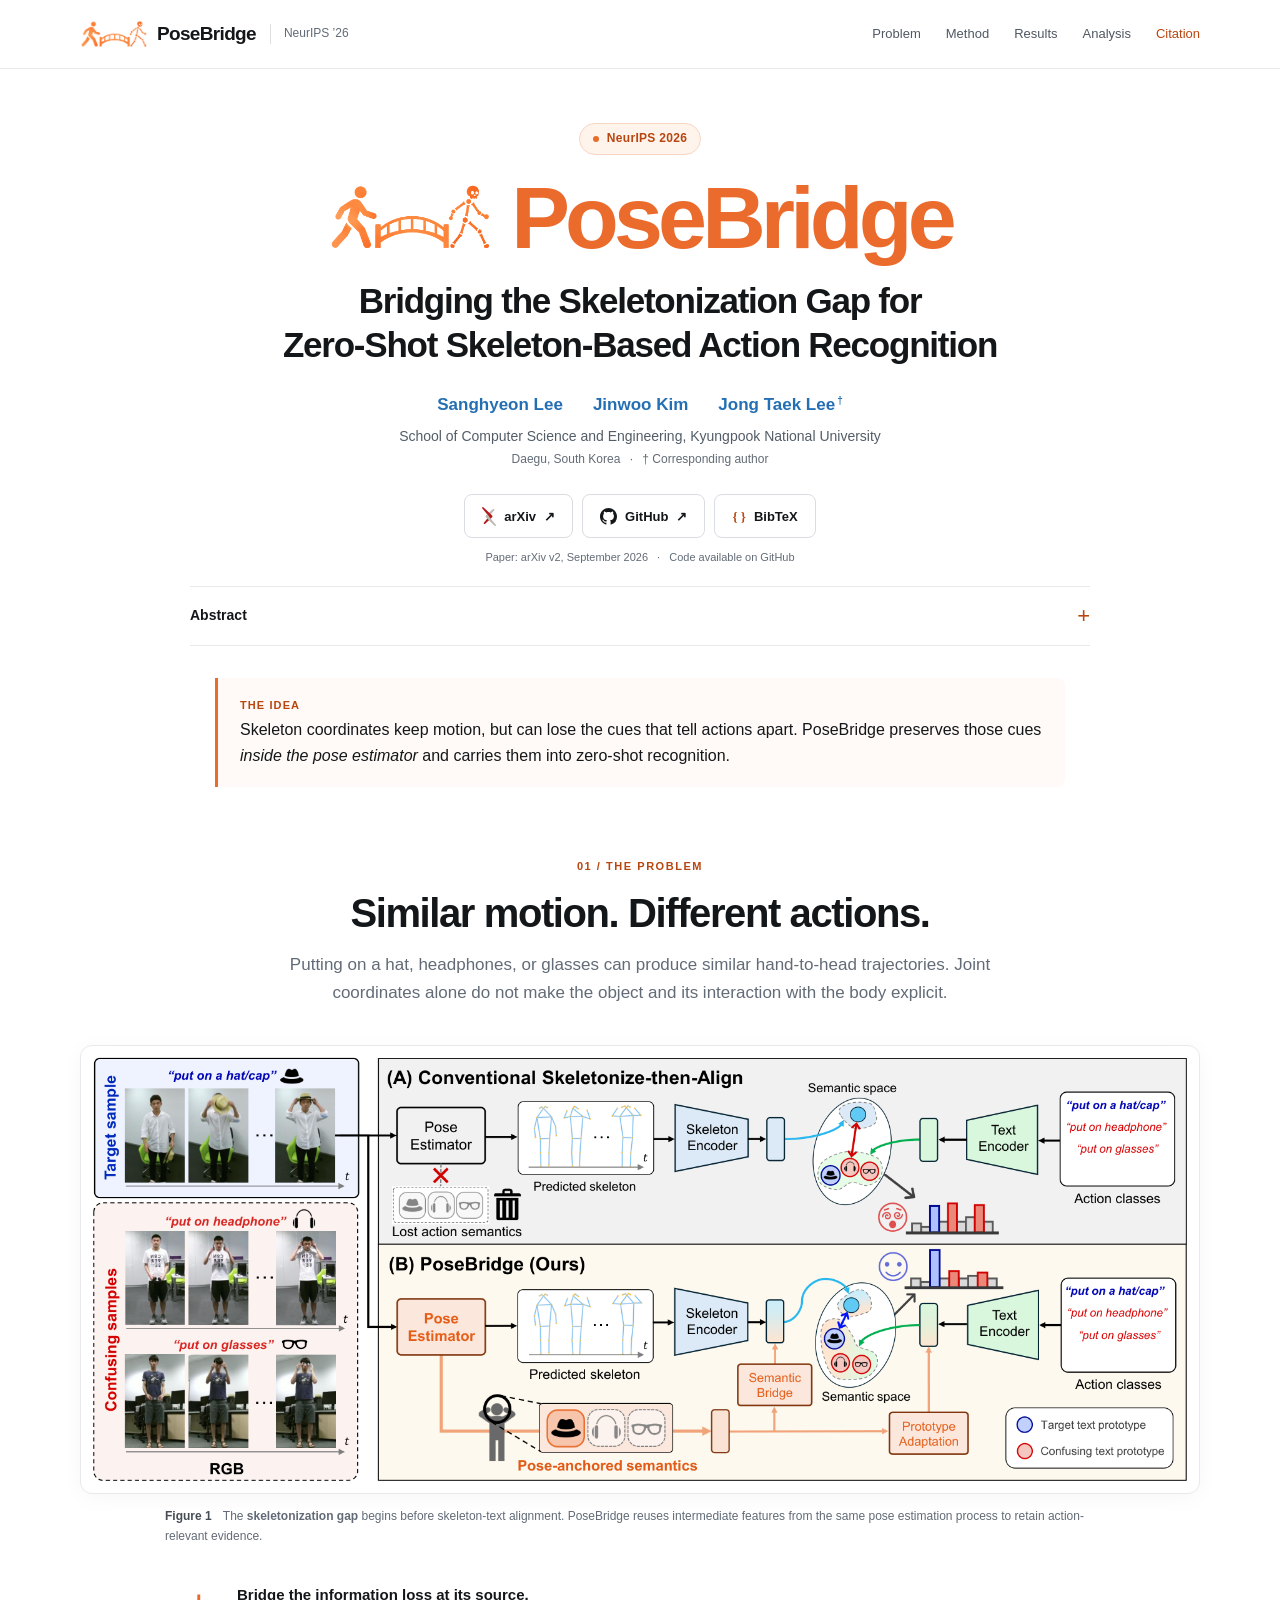
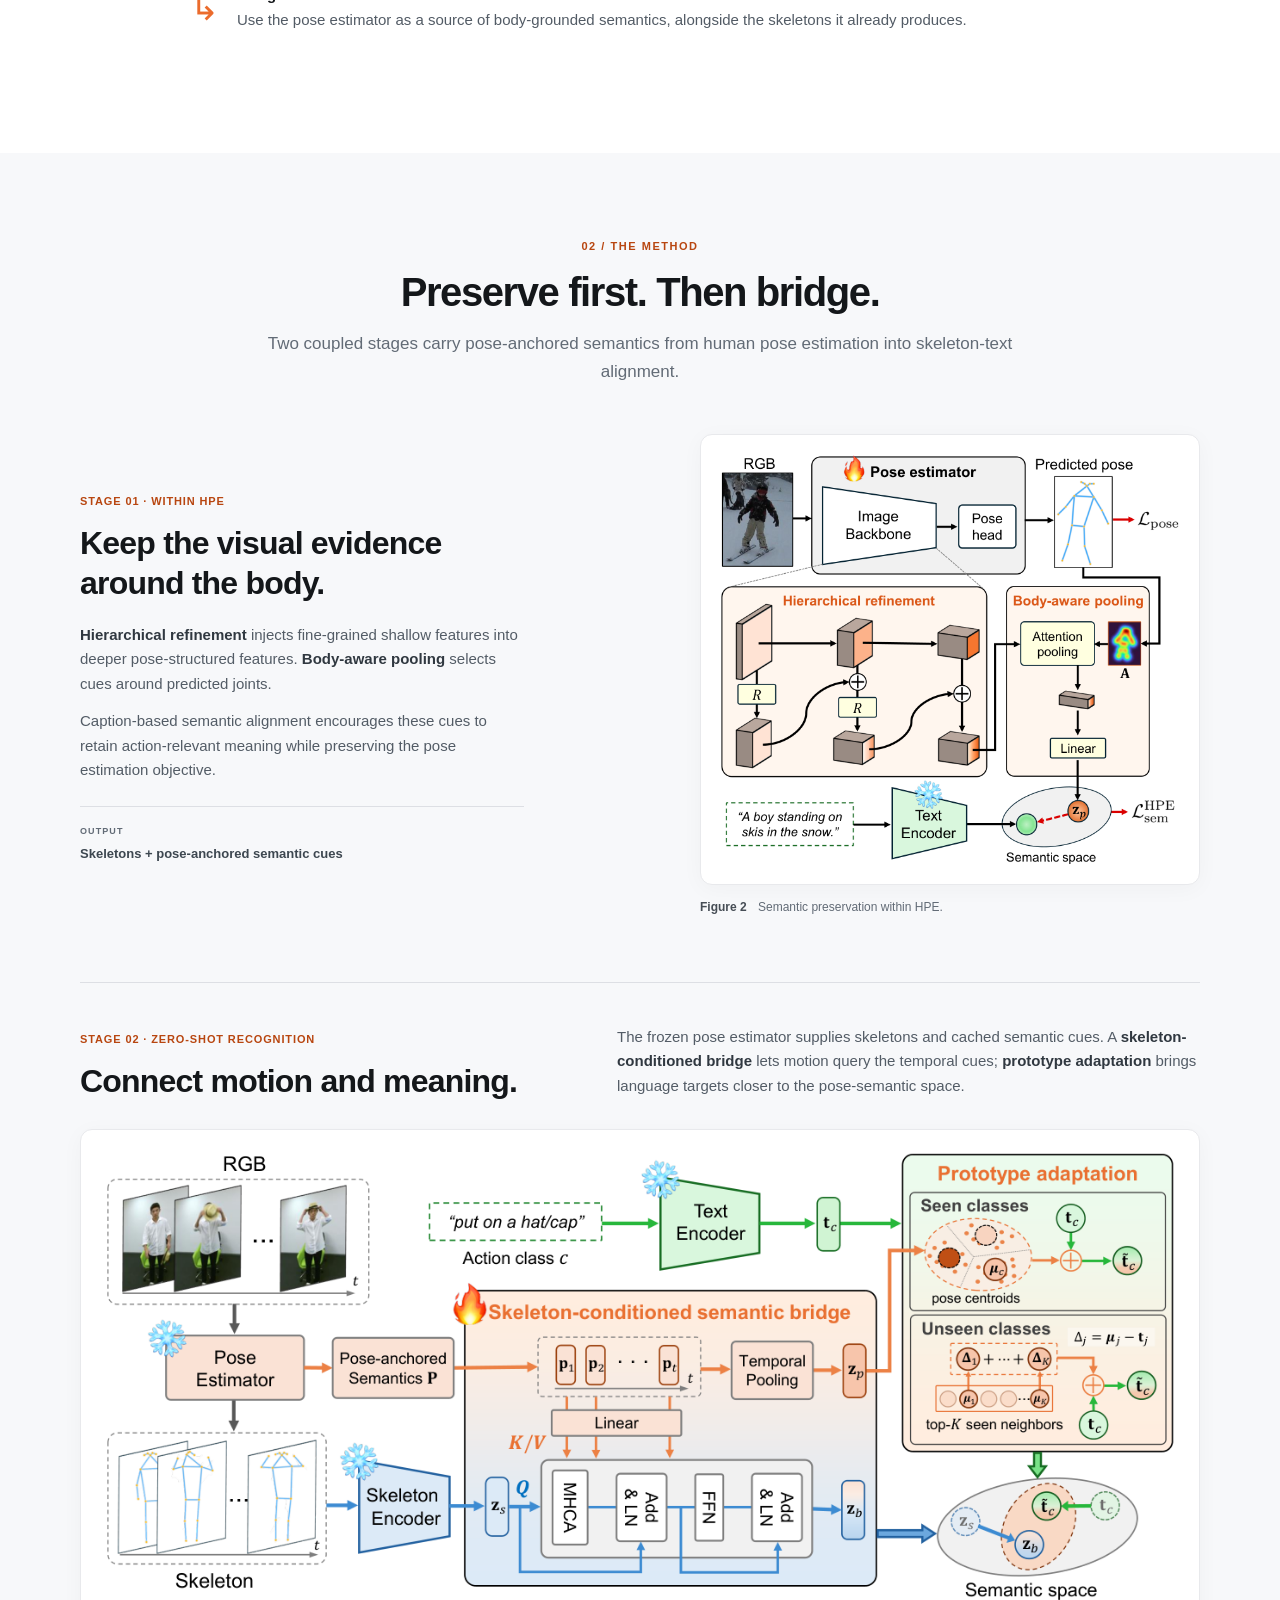
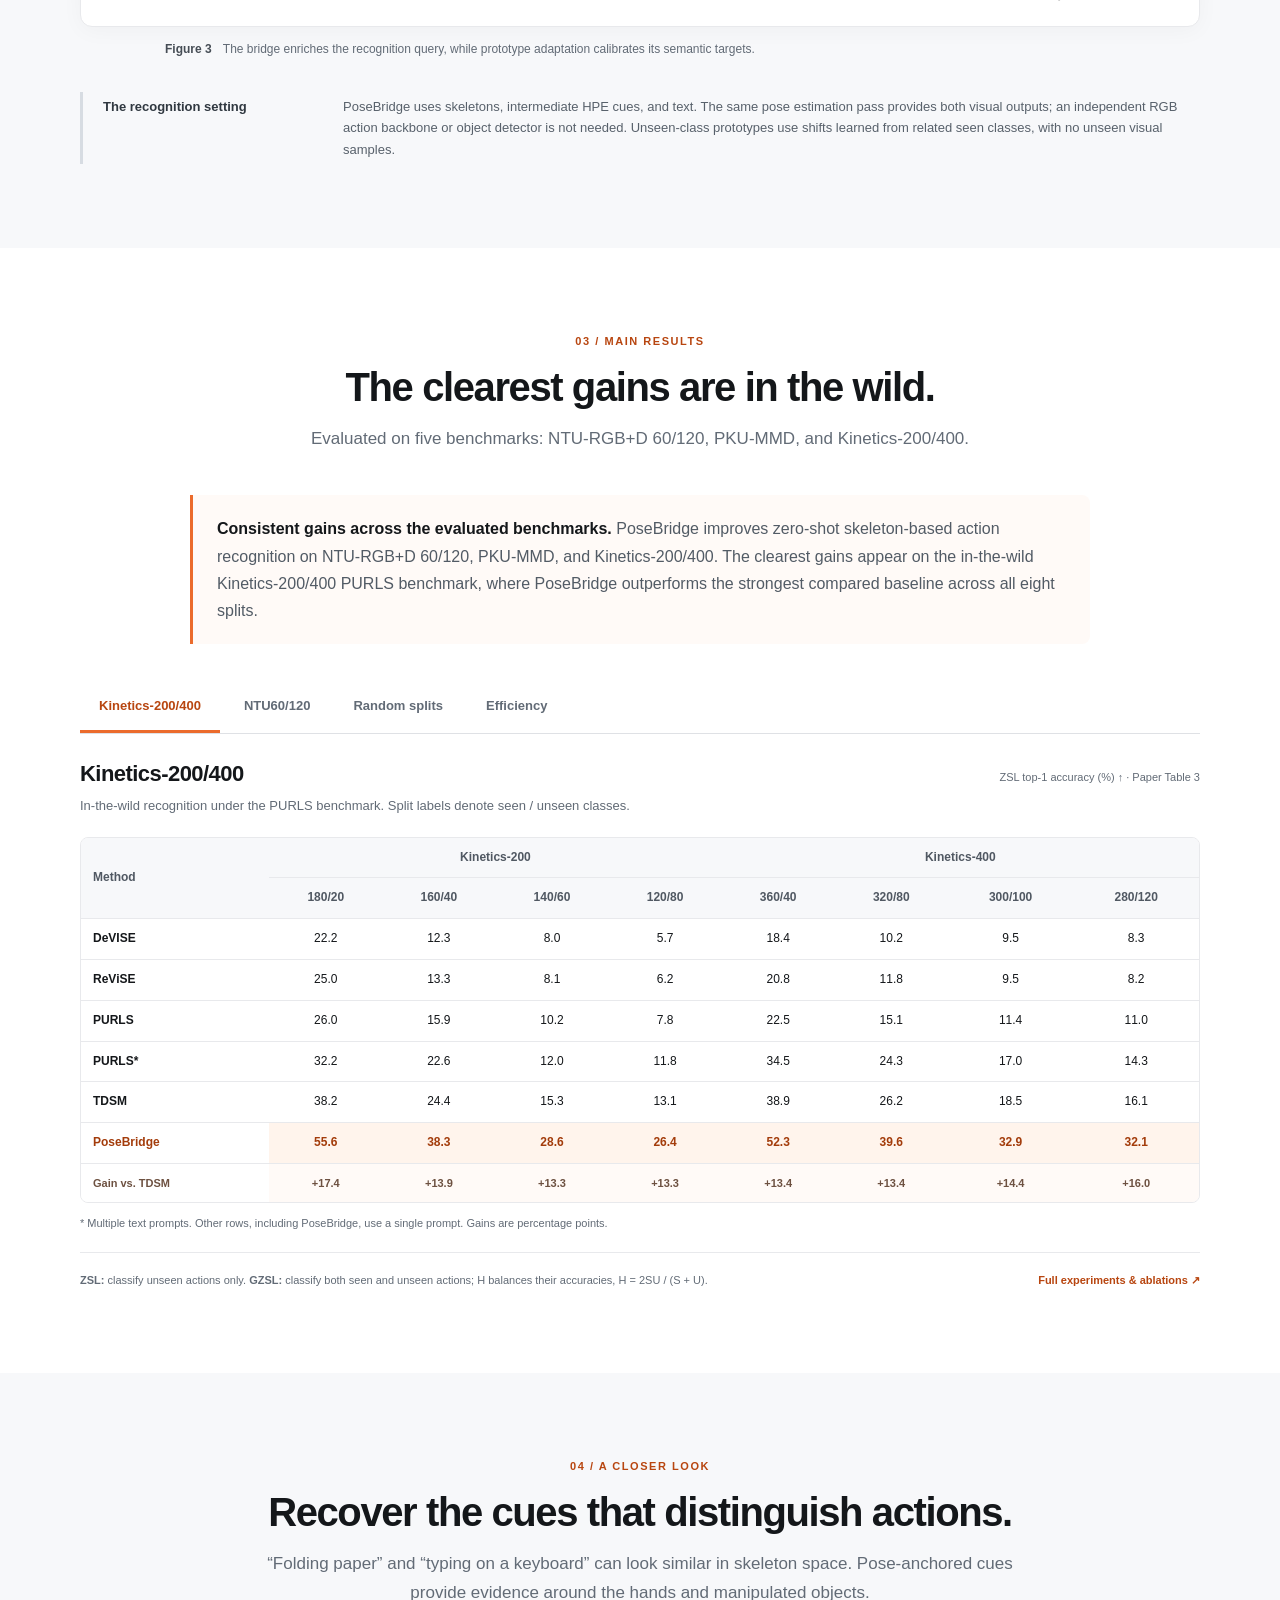
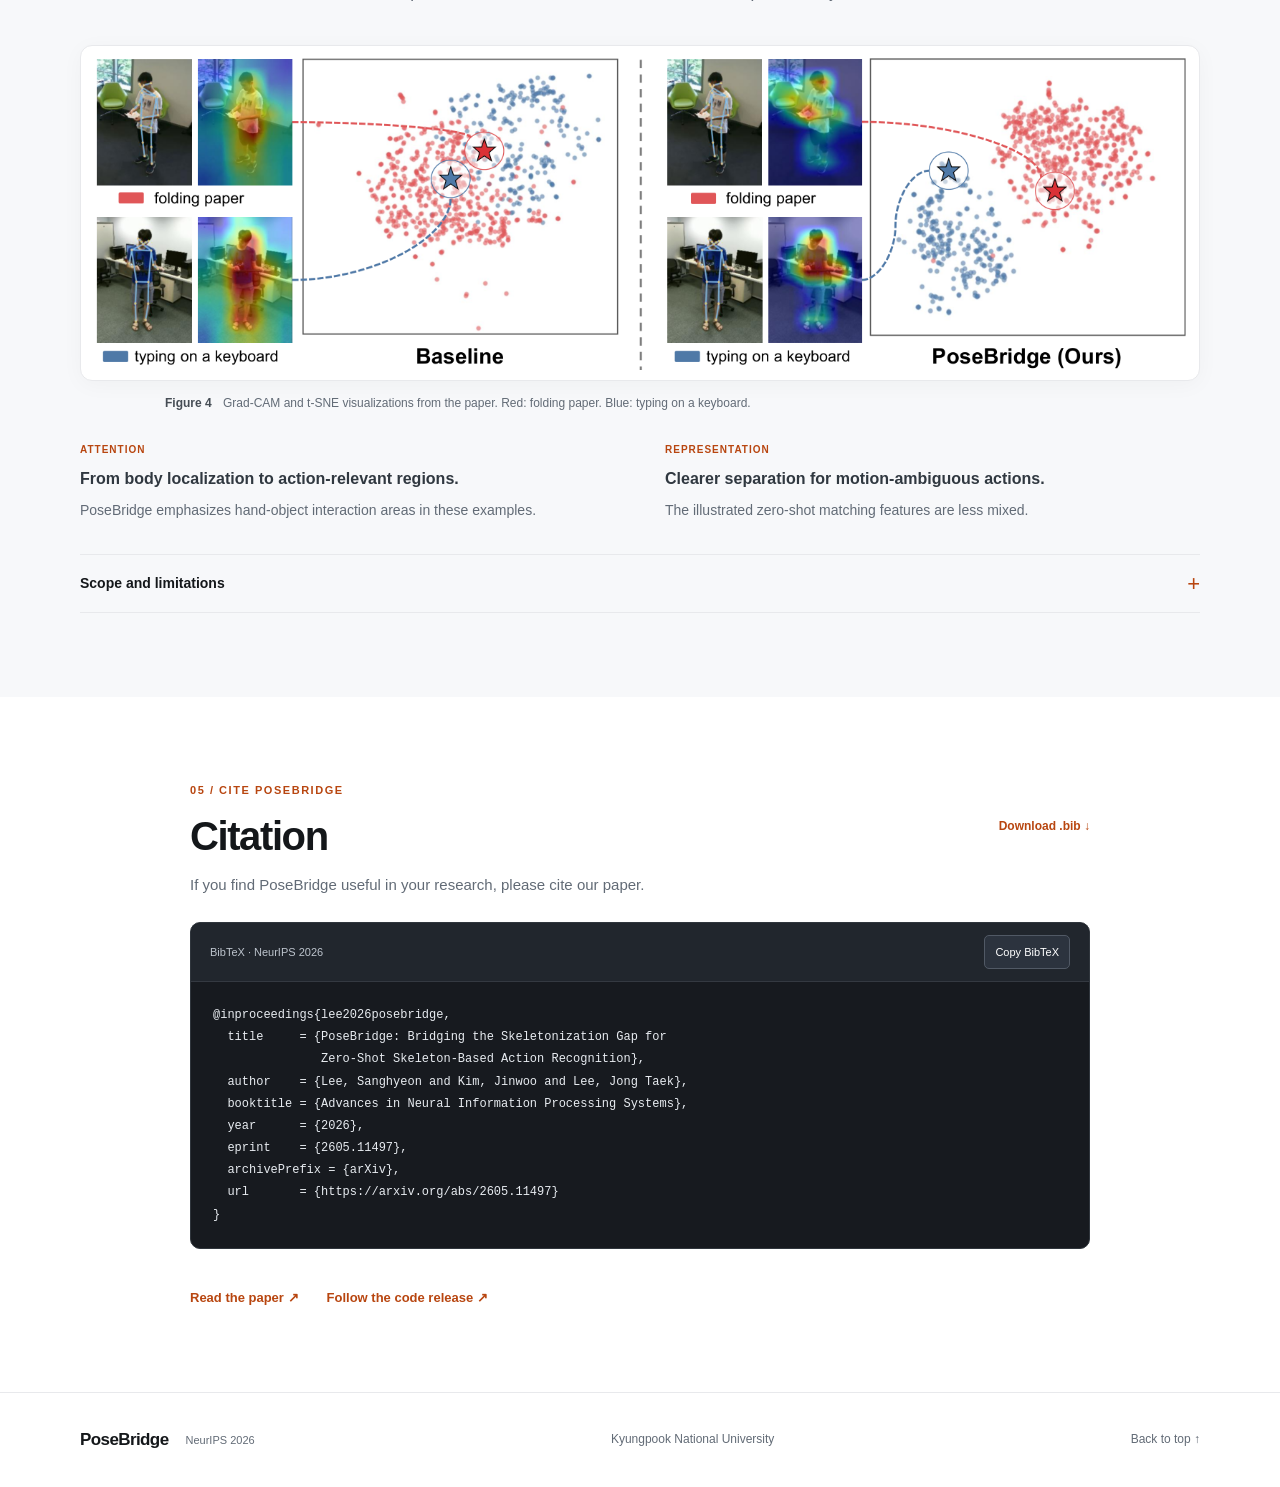
==== commit 0b7a7841: "Add files via upload" ====
--- a/docs/index.html
+++ b/docs/index.html
@@ -23,16 +23,16 @@
 :root{--ink:#14171a;--muted:#626b76;--line:#e8e9ec;--soft:#f7f8fa;--orange:#eb6b2c;--orange-dark:#b84610;--orange-soft:#fff4ec;--blue:#246fb4;--max:1120px}
 *{box-sizing:border-box}html{scroll-behavior:smooth;scroll-padding-top:82px}body{margin:0;color:var(--ink);background:#fff;font-family:Inter,ui-sans-serif,-apple-system,BlinkMacSystemFont,"Segoe UI",Helvetica,Arial,sans-serif;line-height:1.65;-webkit-font-smoothing:antialiased}a{color:inherit;text-underline-offset:4px}button{font:inherit}button,a{-webkit-tap-highlight-color:transparent}button{cursor:pointer}img{display:block;max-width:100%;height:auto}button:focus-visible,a:focus-visible,summary:focus-visible,[tabindex]:focus-visible{outline:3px solid var(--blue);outline-offset:4px}button:disabled{cursor:default}.container{width:min(var(--max),calc(100% - 48px));margin:0 auto}.narrow{max-width:900px}.sr-only,.skip-link:not(:focus){position:absolute;width:1px;height:1px;padding:0;margin:-1px;overflow:hidden;clip:rect(0,0,0,0);white-space:nowrap;border:0}.skip-link:focus{position:fixed;top:12px;left:12px;background:#fff;padding:12px;z-index:100}h1,h2,h3,p,figure{margin:0}h2{font-size:clamp(29px,3.2vw,40px);line-height:1.2;letter-spacing:-.035em}h3{font-size:28px;line-height:1.25;letter-spacing:-.025em}
 .nav{position:sticky;top:0;z-index:20;background:rgba(255,255,255,.96);border-bottom:1px solid var(--line);backdrop-filter:blur(12px)}.nav-inner{width:min(var(--max),calc(100% - 48px));min-height:68px;margin:auto;display:flex;align-items:center;justify-content:space-between;gap:20px}.brand{display:inline-flex;gap:9px;align-items:center;font-size:19px;font-weight:800;text-decoration:none;letter-spacing:-.035em}.brand svg{color:var(--orange)}.nav-venue{font-weight:500;font-size:12px;color:var(--muted);letter-spacing:0;border-left:1px solid #ddd;padding-left:13px;margin-left:5px}.nav-links{display:flex;gap:25px;align-items:center}.nav-links a{font-size:13px;text-decoration:none;color:#505862;padding:20px 0}.nav-links a:hover,.nav-links a.active{color:var(--orange-dark)}.menu-toggle{display:none}
-.hero{text-align:center;padding:54px 0 0}.venue-pill{display:inline-flex;gap:8px;align-items:center;padding:5px 13px;border:1px solid #f7d6c3;border-radius:999px;color:var(--orange-dark);background:var(--orange-soft);font-size:12px;font-weight:700;letter-spacing:.025em}.venue-dot{width:6px;height:6px;background:var(--orange);border-radius:50%}h1{color:var(--orange);font-size:clamp(56px,7.5vw,88px);line-height:1.08;letter-spacing:-.055em;margin:15px 0 14px;font-weight:780}.paper-title{font-size:clamp(24px,3vw,35px);font-weight:650;letter-spacing:-.035em;line-height:1.25;max-width:1000px;margin:auto}.authors{display:flex;justify-content:center;flex-wrap:wrap;gap:6px 30px;margin-top:25px;font-size:17px;font-weight:600;color:var(--blue)}.authors a{text-decoration:none}.authors a:hover{text-decoration:underline}.authors sup{font-size:10px;margin-left:2px}.affiliation{font-size:14px;color:#535d67;margin-top:6px}.corresponding{font-size:12px;color:var(--muted);margin-top:2px}.corresponding span,.resource-note span{margin:0 6px}.link-row{display:flex;gap:9px;flex-wrap:wrap;justify-content:center;margin-top:24px}.paper-button{display:inline-flex;align-items:center;justify-content:center;gap:8px;min-height:44px;padding:0 17px;border:1px solid #d9dce1;border-radius:8px;background:#fff;text-decoration:none;font-size:13px;font-weight:650;transition:transform .15s,border-color .15s}.paper-button:hover{transform:translateY(-2px);border-color:#aeb5bc}.paper-button.primary{background:var(--ink);color:white;border-color:var(--ink)}.button-icon{font-weight:700;font-family:Georgia,serif;color:var(--orange-dark)}.resource-note{font-size:11px;margin-top:10px;color:var(--muted)}.tldr{max-width:850px;margin:32px auto 0;padding:18px 22px;border-left:3px solid var(--orange);border-radius:0 8px 8px 0;background:#fffaf7;text-align:left;font-size:16px;line-height:1.65}.tldr strong{display:block;font-size:11px;color:var(--orange-dark);text-transform:uppercase;letter-spacing:.1em;margin-bottom:3px}
+.hero{text-align:center;padding:54px 0 0}.venue-pill{display:inline-flex;gap:8px;align-items:center;padding:5px 13px;border:1px solid #f7d6c3;border-radius:999px;color:var(--orange-dark);background:var(--orange-soft);font-size:12px;font-weight:700;letter-spacing:.025em}.venue-dot{width:6px;height:6px;background:var(--orange);border-radius:50%}h1{color:var(--orange);font-size:clamp(56px,7.5vw,88px);line-height:1.08;letter-spacing:-.055em;margin:15px 0 14px;font-weight:780}.paper-title{font-size:clamp(24px,3vw,35px);font-weight:650;letter-spacing:-.035em;line-height:1.25;max-width:1000px;margin:auto}.authors{display:flex;justify-content:center;flex-wrap:wrap;gap:6px 30px;margin-top:25px;font-size:17px;font-weight:600;color:var(--blue)}.authors a{text-decoration:none}.authors a:hover{text-decoration:underline}.authors sup{font-size:10px;margin-left:2px}.affiliation{font-size:14px;color:#535d67;margin-top:6px}.corresponding{font-size:12px;color:var(--muted);margin-top:2px}.corresponding span,.resource-note span{margin:0 6px}.link-row{display:flex;gap:9px;flex-wrap:wrap;justify-content:center;margin-top:24px}.resource-logo{display:block;width:17px;height:17px;object-fit:contain;flex:none}.arxiv-logo{width:14px;height:19px}.github-logo{width:17px;height:17px}.paper-button{display:inline-flex;align-items:center;justify-content:center;gap:8px;min-height:44px;padding:0 17px;border:1px solid #d9dce1;border-radius:8px;background:#fff;text-decoration:none;font-size:13px;font-weight:650;transition:transform .15s,border-color .15s}.paper-button:hover{transform:translateY(-2px);border-color:#aeb5bc}.paper-button.primary{background:var(--ink);color:white;border-color:var(--ink)}.button-icon{font-weight:700;font-family:Georgia,serif;color:var(--orange-dark)}.resource-note{font-size:11px;margin-top:10px;color:var(--muted)}.hero-abstract{margin-top:20px;text-align:left}.hero-abstract .abstract-body a{color:var(--orange-dark);overflow-wrap:anywhere}.tldr{max-width:850px;margin:32px auto 0;padding:18px 22px;border-left:3px solid var(--orange);border-radius:0 8px 8px 0;background:#fffaf7;text-align:left;font-size:16px;line-height:1.65}.tldr strong{display:block;font-size:11px;color:var(--orange-dark);text-transform:uppercase;letter-spacing:.1em;margin-bottom:3px}
 .section{padding:84px 0;scroll-margin-top:18px}.problem-section{padding-top:70px}.soft-bg{background:var(--soft)}.section-heading{max-width:770px;text-align:center;margin:0 auto 38px}.section-heading h2{margin-bottom:14px}.section-heading p{color:var(--muted);font-size:17px;line-height:1.65}.eyebrow{display:block;margin-bottom:13px;font-weight:750;font-size:11px;color:var(--orange-dark);letter-spacing:.14em}.wide-figure{margin:0}.figure-button{position:relative;display:block;border:1px solid var(--line);padding:10px;background:#fff;border-radius:12px;width:100%;overflow:hidden;text-align:left;box-shadow:0 4px 22px rgba(20,23,26,.035)}.figure-button img{width:100%}.figure-button:hover{border-color:#d1b5a6}.zoom-hint{position:absolute;right:9px;bottom:9px;padding:4px 8px;background:rgba(255,255,255,.96);border:1px solid #e5e5e5;border-radius:5px;color:#505862;font-size:10px;line-height:1.5;opacity:0;transition:opacity .15s}.figure-button:hover .zoom-hint,.figure-button:focus-visible .zoom-hint{opacity:1}figcaption{max-width:950px;margin:13px auto 0;font-size:12px;line-height:1.65;color:var(--muted)}.figure-label{font-weight:750;color:#464d55;margin-right:8px}.takeaway{display:flex;gap:18px;align-items:center;max-width:900px;margin:32px auto;color:#525b65;font-size:15px}.takeaway strong{display:block;color:var(--ink)}.takeaway-marker{font-size:35px;color:var(--orange)}details{max-width:900px;margin:auto;border-top:1px solid var(--line);border-bottom:1px solid var(--line)}summary{list-style:none;display:flex;justify-content:space-between;align-items:center;cursor:pointer;padding:17px 0;font-size:14px;font-weight:600}summary::-webkit-details-marker{display:none}summary span{font-size:22px;line-height:1;font-weight:400;color:var(--orange-dark)}details[open] summary span{transform:rotate(45deg)}.abstract-body{padding:0 0 20px;color:#4c555f;font-size:15px}.abstract-body p+p{margin-top:13px}
 .method-block{display:grid;grid-template-columns:.85fr 1.15fr;gap:75px;align-items:center;margin:48px 0 64px}.method-copy h3{margin:9px 0 20px;font-size:32px}.step-number{font-size:11px;font-weight:750;color:var(--orange-dark);letter-spacing:.08em}.method-copy p{font-size:15px;color:#535c66;margin:12px 0}.method-copy strong,.method-two-heading strong{color:#303840}.method-figure{max-width:500px;justify-self:end}.method-figure .figure-button{padding:18px}.stage-output{border-top:1px solid #dddfe4;padding-top:17px;margin-top:23px;color:#3d4750;font-size:13px;font-weight:550}.stage-output span{display:block;font-size:9px;letter-spacing:.12em;color:var(--muted);margin-bottom:4px}.method-stage-two{border-top:1px solid #dddfe4;padding-top:42px}.method-two-heading{display:grid;grid-template-columns:.9fr 1.1fr;gap:60px;align-items:start;margin-bottom:28px}.method-two-heading h3{margin-top:10px;font-size:32px}.method-two-heading p{font-size:15px;color:#535c66}.method-stage-two .figure-button{padding:22px}.protocol{display:grid;grid-template-columns:210px 1fr;gap:30px;margin-top:32px;border-left:3px solid #d7dce2;padding:4px 0 4px 20px;font-size:13px;color:#58616b}.protocol strong{color:#303840}.protocol p{margin:0}
-.results-intro{display:grid;grid-template-columns:1.15fr .85fr;align-items:center;gap:60px;margin:42px 0}.lead-stat strong{display:block;font-size:clamp(40px,4.9vw,60px);line-height:1.1;letter-spacing:-.055em;color:var(--orange-dark)}.lead-stat strong span{font-size:21px;letter-spacing:0;margin-left:8px}.lead-stat p{font-size:14px;line-height:1.6;color:var(--muted);margin-top:12px}.result-summary{border-left:1px solid var(--line);padding-left:40px}.result-summary p{font-size:14px}.result-summary p+p{margin-top:18px}.result-summary strong{font-size:26px;letter-spacing:-.035em;margin-right:8px}.result-summary span{display:block;font-size:12px;color:var(--muted);margin-top:-2px}.result-tabs{display:flex;gap:5px;border-bottom:1px solid #dfe1e5;overflow-x:auto;scrollbar-width:thin}.result-tabs button{border:0;background:transparent;padding:13px 19px;font-size:13px;white-space:nowrap;color:var(--muted);border-bottom:3px solid transparent;font-weight:600}.result-tabs button[aria-selected=true]{color:var(--orange-dark);border-color:var(--orange)}.result-tabs button:hover{background:var(--orange-soft)}.result-tabs button:focus-visible{outline-offset:-4px}.result-panel{padding:26px 0 20px;min-height:385px}.result-panel[hidden]{display:none}.panel-title{display:flex;justify-content:space-between;align-items:baseline;gap:16px}.panel-title h3{font-size:22px;letter-spacing:-.025em}.panel-title span{font-size:11px;color:var(--muted)}.panel-description{font-size:13px;color:var(--muted);margin:8px 0 20px;max-width:850px}.table-wrap{max-width:100%;overflow:auto;border:1px solid var(--line);border-radius:8px;scrollbar-width:thin}table{border-collapse:collapse;width:100%;font-size:12px;white-space:nowrap;font-variant-numeric:tabular-nums}th,td{padding:10px 12px;border-bottom:1px solid var(--line);text-align:center}thead th{font-weight:650;background:#f7f8fa;color:#505862}tbody tr>:first-child,thead tr:first-child>th:first-child{text-align:left;position:sticky;left:0;background:white;z-index:1}thead tr:first-child>th:first-child{background:#f7f8fa}tbody th{font-weight:550}tbody tr:last-child>*{border-bottom:0}tr.ours>*{background:var(--orange-soft);color:#a33c0b;font-weight:750}tr.gain>*{font-size:11px;font-weight:600;color:#6d5141;background:#fffaf7}.table-note{font-size:11px;color:var(--muted);line-height:1.65;margin-top:11px;max-width:950px}.evaluation-note{display:flex;align-items:start;justify-content:space-between;gap:25px;border-top:1px solid var(--line);padding-top:18px;font-size:11px;color:var(--muted)}.evaluation-note p{max-width:680px}.evaluation-note a{white-space:nowrap;text-decoration:none;color:var(--orange-dark);font-weight:650}
+.results-intro{display:grid;grid-template-columns:1.15fr .85fr;align-items:center;gap:60px;margin:42px 0}.results-summary-copy{display:block;max-width:900px;margin:42px auto 38px;padding:20px 24px;border-left:3px solid var(--orange);border-radius:0 8px 8px 0;background:#fffaf7}.results-summary-copy p{font-size:16px;line-height:1.7;color:#525b65}.results-summary-copy strong{color:var(--ink)}.lead-stat strong{display:block;font-size:clamp(40px,4.9vw,60px);line-height:1.1;letter-spacing:-.055em;color:var(--orange-dark)}.lead-stat strong span{font-size:21px;letter-spacing:0;margin-left:8px}.lead-stat p{font-size:14px;line-height:1.6;color:var(--muted);margin-top:12px}.result-summary{border-left:1px solid var(--line);padding-left:40px}.result-summary p{font-size:14px}.result-summary p+p{margin-top:18px}.result-summary strong{font-size:26px;letter-spacing:-.035em;margin-right:8px}.result-summary span{display:block;font-size:12px;color:var(--muted);margin-top:-2px}.result-tabs{display:flex;gap:5px;border-bottom:1px solid #dfe1e5;overflow-x:auto;scrollbar-width:thin}.result-tabs button{border:0;background:transparent;padding:13px 19px;font-size:13px;white-space:nowrap;color:var(--muted);border-bottom:3px solid transparent;font-weight:600}.result-tabs button[aria-selected=true]{color:var(--orange-dark);border-color:var(--orange)}.result-tabs button:hover{background:var(--orange-soft)}.result-tabs button:focus-visible{outline-offset:-4px}.result-panel{padding:26px 0 20px;min-height:385px}.result-panel[hidden]{display:none}.panel-title{display:flex;justify-content:space-between;align-items:baseline;gap:16px}.panel-title h3{font-size:22px;letter-spacing:-.025em}.panel-title span{font-size:11px;color:var(--muted)}.panel-description{font-size:13px;color:var(--muted);margin:8px 0 20px;max-width:850px}.table-wrap{max-width:100%;overflow:auto;border:1px solid var(--line);border-radius:8px;scrollbar-width:thin}table{border-collapse:collapse;width:100%;font-size:12px;white-space:nowrap;font-variant-numeric:tabular-nums}th,td{padding:10px 12px;border-bottom:1px solid var(--line);text-align:center}thead th{font-weight:650;background:#f7f8fa;color:#505862}tbody tr>:first-child,thead tr:first-child>th:first-child{text-align:left;position:sticky;left:0;background:white;z-index:1}thead tr:first-child>th:first-child{background:#f7f8fa}tbody th{font-weight:550}tbody tr:last-child>*{border-bottom:0}tr.ours>*{background:var(--orange-soft);color:#a33c0b;font-weight:750}tr.gain>*{font-size:11px;font-weight:600;color:#6d5141;background:#fffaf7}.table-note{font-size:11px;color:var(--muted);line-height:1.65;margin-top:11px;max-width:950px}.evaluation-note{display:flex;align-items:start;justify-content:space-between;gap:25px;border-top:1px solid var(--line);padding-top:18px;font-size:11px;color:var(--muted)}.evaluation-note p{max-width:680px}.evaluation-note a{white-space:nowrap;text-decoration:none;color:var(--orange-dark);font-weight:650}
 .analysis-observations{display:grid;grid-template-columns:1fr 1fr;gap:50px;margin:28px 0 32px}.analysis-observations p{font-size:14px;color:var(--muted)}.analysis-observations span{display:block;color:var(--orange-dark);font-size:10px;letter-spacing:.1em;font-weight:750;margin-bottom:8px}.analysis-observations strong{display:block;color:#303840;font-size:16px;margin-bottom:6px;font-weight:650}.scope-details{max-width:none}.scope-details p{font-size:13px;color:var(--muted);padding-bottom:18px;max-width:950px}.citation-heading{display:flex;align-items:center;justify-content:space-between;gap:20px}.citation-heading h2{margin-bottom:13px}.download-bib{font-size:12px;white-space:nowrap;color:var(--orange-dark);text-decoration:none;font-weight:600}.narrow>p{font-size:15px;color:var(--muted)}.codebox{margin-top:24px;border:1px solid #30363d;border-radius:10px;overflow:hidden;background:#171a1f}.codebox-bar{display:flex;justify-content:space-between;align-items:center;gap:12px;padding:12px 19px;background:#21262d;border-bottom:1px solid #343941;color:#bdc4cd;font-size:11px}.codebox pre{margin:0;padding:22px;overflow:auto;color:#e8ecf1;font:12px/1.85 ui-monospace,SFMono-Regular,Menlo,Consolas,monospace;tab-size:2}#copyBib{border:1px solid #515965;border-radius:5px;background:#2c333e;color:white;padding:6px 10px;font-size:11px;min-height:34px}#copyBib:hover{background:#3b4554}.narrow>.copy-status{font-size:11px;min-height:22px;margin-top:4px}.closing-links{display:flex;gap:28px;font-size:13px;margin-top:12px}.closing-links a{color:var(--orange-dark);text-decoration:none;font-weight:600}.closing-links a:hover,.download-bib:hover{text-decoration:underline}footer{border-top:1px solid var(--line)}.footer-inner{min-height:94px;display:flex;align-items:center;justify-content:space-between;gap:20px;color:var(--muted);font-size:12px}.footer-inner .brand{color:var(--ink);font-size:17px}.footer-venue{color:var(--muted);font-weight:400;font-size:11px;letter-spacing:0;padding-left:8px}.footer-inner>a:last-child{text-decoration:none}
 dialog{width:min(1500px,96vw);max-width:96vw;max-height:94dvh;padding:0;border:1px solid #d9dce1;border-radius:12px;color:var(--ink);box-shadow:0 20px 90px #0003}dialog::backdrop{background:rgba(15,20,26,.76);backdrop-filter:blur(4px)}.dialog-toolbar{display:flex;align-items:center;justify-content:space-between;gap:20px;padding:15px 20px;border-bottom:1px solid var(--line);position:sticky;top:0;background:#fff;z-index:1}.dialog-toolbar h2{font-size:17px;letter-spacing:-.02em}.dialog-toolbar button{background:var(--soft);border:1px solid #d7dce1;border-radius:6px;padding:7px 12px;font-size:12px;white-space:nowrap;min-height:38px}.dialog-image-wrap{overflow:auto;padding:24px;max-height:75dvh}.dialog-image-wrap img{width:auto;max-width:none;min-width:min(800px,80vw);margin:auto}.dialog-note{font-size:11px;padding:0 20px 15px;color:var(--muted)}.dialog-note a{margin-left:10px}
 @media(hover:none){.zoom-hint{opacity:1}}
 @media(min-width:1500px){.hero{padding-top:68px}}
 @media(max-width:900px){.nav-venue{display:none}.nav-links{gap:20px}.method-block{gap:35px;grid-template-columns:1fr 1fr}.method-copy h3,.method-two-heading h3{font-size:28px}.method-two-heading{gap:30px}.method-stage-two .figure-button{padding:14px}.protocol{grid-template-columns:170px 1fr}.result-panel{min-height:400px}.evaluation-note{flex-direction:column;gap:8px}.panel-title{align-items:flex-start;flex-direction:column;gap:4px}.results-intro{gap:30px}.result-summary{padding-left:25px}}
-@media(max-width:680px){html{scroll-padding-top:76px}.container,.nav-inner{width:calc(100% - 32px)}.nav-inner{min-height:60px;position:relative}.nav-venue{display:inline;font-size:10px;padding-left:9px;margin-left:0}.brand{font-size:17px;gap:6px}.brand svg{width:23px}.menu-toggle{display:flex;align-items:center;gap:8px;padding:8px 10px;background:#fff;border:1px solid #dde0e4;border-radius:6px;font-size:12px;min-height:40px}.nav-links{display:none;position:absolute;top:60px;left:-16px;right:-16px;background:#fff;border-bottom:1px solid var(--line);padding:8px 16px 16px;box-shadow:0 8px 12px #00000005}.nav-links.open{display:flex;flex-direction:column;align-items:stretch;gap:0}.nav-links a{padding:11px 12px;border-radius:4px}.nav-links a:hover{background:var(--orange-soft)}.hero{padding-top:38px}h1{font-size:60px;margin-top:17px}.paper-title{font-size:25px;line-height:1.28;max-width:520px}.desktop-break{display:none}.authors{font-size:15px;gap:6px 18px;margin-top:22px}.affiliation{font-size:12px;max-width:350px;margin:9px auto 0}.corresponding{font-size:10px;margin-top:5px}.link-row{gap:8px;margin:21px auto 0;max-width:440px}.paper-button{font-size:12px;padding:0 12px;min-height:44px}.resource-note{font-size:10px;margin-top:11px}.tldr{font-size:14px;padding:16px 17px;margin-top:26px}.section{padding:56px 0}.problem-section{padding-top:48px}.section-heading{margin-bottom:25px}.section-heading p{font-size:15px}.section-heading h2{margin-bottom:12px}.eyebrow{font-size:10px;margin-bottom:10px}.figure-button{padding:6px;border-radius:8px}.zoom-hint{opacity:1;font-size:9px;padding:3px 6px;right:6px;bottom:6px}figcaption{font-size:11px;margin-top:10px}.takeaway{font-size:13px;gap:12px;margin:24px auto}.takeaway-marker{font-size:28px}.abstract-body{font-size:14px}.method-block{grid-template-columns:1fr;gap:25px;margin:34px 0 40px}.method-copy h3{font-size:29px;margin-bottom:14px}.method-copy p{font-size:14px}.method-figure{justify-self:center;max-width:480px;width:100%}.method-figure .figure-button{padding:14px}.method-two-heading{grid-template-columns:1fr;gap:15px;margin-bottom:22px}.method-two-heading h3{font-size:29px}.method-two-heading p{font-size:14px}.method-stage-two{padding-top:32px}.method-stage-two .figure-button{padding:7px}.protocol{grid-template-columns:1fr;gap:7px;margin-top:25px;font-size:12px;padding-left:14px}.results-intro{grid-template-columns:1fr;gap:25px;margin:30px 0}.lead-stat strong{font-size:48px}.lead-stat strong span{font-size:18px}.lead-stat p{font-size:12px;margin-top:8px}.result-summary{padding:18px 0 0;border-left:0;border-top:1px solid var(--line);display:grid;grid-template-columns:1fr 1fr;gap:20px}.result-summary p{font-size:12px}.result-summary p+p{margin:0}.result-summary strong{display:block;font-size:28px}.result-summary span{font-size:10px;margin-top:3px}.result-tabs{gap:0}.result-tabs button{padding:12px 13px;font-size:12px}.result-tabs button:first-child{padding-left:0}.result-panel{padding-top:22px;min-height:0}.panel-title h3{font-size:21px}.panel-title span{font-size:10px}.panel-description{font-size:12px;margin-bottom:15px}table{font-size:11px}th,td{padding:9px 11px}.table-note{font-size:10px}.table-wrap{border-radius:6px}.evaluation-note{font-size:10px;line-height:1.7;margin-top:4px}.analysis-observations{grid-template-columns:1fr;gap:24px;margin:25px 0}.analysis-observations p{font-size:13px}.analysis-observations strong{font-size:15px}.scope-details p{font-size:12px}.citation-heading{align-items:start;flex-direction:column;gap:0;margin-bottom:16px}.citation-heading h2{margin-bottom:10px}.download-bib{font-size:11px}.narrow>p{font-size:13px}.codebox pre{font-size:11px;padding:17px;line-height:1.8}.codebox-bar{padding:10px 13px;font-size:10px}.closing-links{gap:20px;font-size:11px;flex-wrap:wrap}.footer-inner{min-height:120px;padding:24px 0;flex-wrap:wrap;gap:12px}.footer-inner .brand{width:100%}.footer-inner>span{font-size:11px}.footer-inner>a:last-child{font-size:11px}.dialog-toolbar{padding:12px;gap:10px}.dialog-toolbar h2{font-size:14px}.dialog-image-wrap{padding:15px}.dialog-note{padding:0 12px 12px;font-size:10px}}
+@media(max-width:680px){html{scroll-padding-top:76px}.container,.nav-inner{width:calc(100% - 32px)}.nav-inner{min-height:60px;position:relative}.nav-venue{display:inline;font-size:10px;padding-left:9px;margin-left:0}.brand{font-size:17px;gap:6px}.brand svg{width:23px}.menu-toggle{display:flex;align-items:center;gap:8px;padding:8px 10px;background:#fff;border:1px solid #dde0e4;border-radius:6px;font-size:12px;min-height:40px}.nav-links{display:none;position:absolute;top:60px;left:-16px;right:-16px;background:#fff;border-bottom:1px solid var(--line);padding:8px 16px 16px;box-shadow:0 8px 12px #00000005}.nav-links.open{display:flex;flex-direction:column;align-items:stretch;gap:0}.nav-links a{padding:11px 12px;border-radius:4px}.nav-links a:hover{background:var(--orange-soft)}.hero{padding-top:38px}h1{font-size:60px;margin-top:17px}.paper-title{font-size:25px;line-height:1.28;max-width:520px}.desktop-break{display:none}.authors{font-size:15px;gap:6px 18px;margin-top:22px}.affiliation{font-size:12px;max-width:350px;margin:9px auto 0}.corresponding{font-size:10px;margin-top:5px}.link-row{gap:8px;margin:21px auto 0;max-width:440px}.paper-button{font-size:12px;padding:0 12px;min-height:44px}.resource-note{font-size:10px;margin-top:11px}.hero-abstract{margin-top:17px}.hero-abstract summary{padding:14px 0}.hero-abstract .abstract-body{padding-bottom:17px}.tldr{font-size:14px;padding:16px 17px;margin-top:26px}.section{padding:56px 0}.problem-section{padding-top:48px}.section-heading{margin-bottom:25px}.section-heading p{font-size:15px}.section-heading h2{margin-bottom:12px}.eyebrow{font-size:10px;margin-bottom:10px}.figure-button{padding:6px;border-radius:8px}.zoom-hint{opacity:1;font-size:9px;padding:3px 6px;right:6px;bottom:6px}figcaption{font-size:11px;margin-top:10px}.takeaway{font-size:13px;gap:12px;margin:24px auto}.takeaway-marker{font-size:28px}.abstract-body{font-size:14px}.method-block{grid-template-columns:1fr;gap:25px;margin:34px 0 40px}.method-copy h3{font-size:29px;margin-bottom:14px}.method-copy p{font-size:14px}.method-figure{justify-self:center;max-width:480px;width:100%}.method-figure .figure-button{padding:14px}.method-two-heading{grid-template-columns:1fr;gap:15px;margin-bottom:22px}.method-two-heading h3{font-size:29px}.method-two-heading p{font-size:14px}.method-stage-two{padding-top:32px}.method-stage-two .figure-button{padding:7px}.protocol{grid-template-columns:1fr;gap:7px;margin-top:25px;font-size:12px;padding-left:14px}.results-intro{grid-template-columns:1fr;gap:25px;margin:30px 0}.results-summary-copy{margin:28px auto 30px;padding:16px 17px}.results-summary-copy p{font-size:14px;line-height:1.7}.lead-stat strong{font-size:48px}.lead-stat strong span{font-size:18px}.lead-stat p{font-size:12px;margin-top:8px}.result-summary{padding:18px 0 0;border-left:0;border-top:1px solid var(--line);display:grid;grid-template-columns:1fr 1fr;gap:20px}.result-summary p{font-size:12px}.result-summary p+p{margin:0}.result-summary strong{display:block;font-size:28px}.result-summary span{font-size:10px;margin-top:3px}.result-tabs{gap:0}.result-tabs button{padding:12px 13px;font-size:12px}.result-tabs button:first-child{padding-left:0}.result-panel{padding-top:22px;min-height:0}.panel-title h3{font-size:21px}.panel-title span{font-size:10px}.panel-description{font-size:12px;margin-bottom:15px}table{font-size:11px}th,td{padding:9px 11px}.table-note{font-size:10px}.table-wrap{border-radius:6px}.evaluation-note{font-size:10px;line-height:1.7;margin-top:4px}.analysis-observations{grid-template-columns:1fr;gap:24px;margin:25px 0}.analysis-observations p{font-size:13px}.analysis-observations strong{font-size:15px}.scope-details p{font-size:12px}.citation-heading{align-items:start;flex-direction:column;gap:0;margin-bottom:16px}.citation-heading h2{margin-bottom:10px}.download-bib{font-size:11px}.narrow>p{font-size:13px}.codebox pre{font-size:11px;padding:17px;line-height:1.8}.codebox-bar{padding:10px 13px;font-size:10px}.closing-links{gap:20px;font-size:11px;flex-wrap:wrap}.footer-inner{min-height:120px;padding:24px 0;flex-wrap:wrap;gap:12px}.footer-inner .brand{width:100%}.footer-inner>span{font-size:11px}.footer-inner>a:last-child{font-size:11px}.dialog-toolbar{padding:12px;gap:10px}.dialog-toolbar h2{font-size:14px}.dialog-image-wrap{padding:15px}.dialog-note{padding:0 12px 12px;font-size:10px}}
 @media(max-width:370px){.nav-venue{display:none}h1{font-size:53px}.paper-title{font-size:23px}.authors{gap:6px 13px;font-size:14px}.paper-button{padding:0 10px}.lead-stat strong{font-size:42px}.result-summary{gap:12px}}
 @media(prefers-reduced-motion:reduce){html{scroll-behavior:auto}*,*::before,*::after{transition:none!important}}
 
@@ -69,12 +69,12 @@
       <p class="affiliation">School of Computer Science and Engineering, Kyungpook National University</p>
       <p class="corresponding">Daegu, South Korea <span aria-hidden="true">·</span> † Corresponding author</p>
       <div class="link-row">
-        <a class="paper-button primary" href="assets/posebridge-paper.pdf" target="_blank" rel="noopener"><svg width="17" height="17" viewBox="0 0 24 24" fill="none" stroke="currentColor" stroke-width="1.8" aria-hidden="true"><path d="M14 3H5v18h14V8zM14 3v6h5M8 13h8M8 17h6"/></svg>Paper + Appendix <span aria-hidden="true">↗</span></a>
-        <a class="paper-button" href="https://arxiv.org/abs/2605.11497" target="_blank" rel="noopener noreferrer"><span class="button-icon" aria-hidden="true">a</span>arXiv <span aria-hidden="true">↗</span></a>
-        <a class="paper-button" href="https://github.com/hyeon0819/PoseBridge" target="_blank" rel="noopener noreferrer"><svg width="17" height="17" viewBox="0 0 24 24" fill="none" stroke="currentColor" stroke-width="1.8" aria-hidden="true"><path d="m8 7-5 5 5 5m8-10 5 5-5 5m-3-14-2 18"/></svg>GitHub <span aria-hidden="true">↗</span></a>
+        <a class="paper-button" href="https://arxiv.org/abs/2605.11497" target="_blank" rel="noopener noreferrer"><svg class="resource-logo arxiv-logo" viewBox="0 0 17.732 24.269" aria-hidden="true"><g><path d="M573.549,280.916l2.266,2.738,6.674-7.84c.353-.47.52-.717.353-1.117a1.218,1.218,0,0,0-1.061-.748h0a.953.953,0,0,0-.712.262Z" transform="translate(-566.984 -271.548)" fill="#bdb9b4"/><path d="M579.525,282.225l-10.606-10.174a1.413,1.413,0,0,0-.834-.5,1.09,1.09,0,0,0-1.027.66c-.167.4-.047.681.319,1.206l8.44,10.242h0l-6.282,7.716a1.336,1.336,0,0,0-.323,1.3,1.114,1.114,0,0,0,1.04.69A.992.992,0,0,0,571,293l8.519-7.92A1.924,1.924,0,0,0,579.525,282.225Z" transform="translate(-566.984 -271.548)" fill="#b31b1b"/><path d="M584.32,293.912l-8.525-10.275,0,0L573.53,280.9l-1.389,1.254a2.063,2.063,0,0,0,0,2.965l10.812,10.419a.925.925,0,0,0,.742.282,1.039,1.039,0,0,0,.953-.667A1.261,1.261,0,0,0,584.32,293.912Z" transform="translate(-566.984 -271.548)" fill="#bdb9b4"/></g></svg><span>arXiv</span><span aria-hidden="true">&#8599;</span></a>
+        <a class="paper-button" href="https://github.com/hyeon0819/PoseBridge" target="_blank" rel="noopener noreferrer"><svg class="resource-logo github-logo" viewBox="0 0 16 16" aria-hidden="true"><path fill="currentColor" d="M8 0C3.58 0 0 3.58 0 8c0 3.54 2.29 6.53 5.47 7.59.4.07.55-.17.55-.38 0-.19-.01-.82-.01-1.49-2.01.37-2.53-.49-2.69-.94-.09-.23-.48-.94-.82-1.13-.28-.15-.68-.52-.01-.53.63-.01 1.08.58 1.23.82.72 1.21 1.87.87 2.33.66.07-.52.28-.87.51-1.07-1.78-.2-3.64-.89-3.64-3.95 0-.87.31-1.59.82-2.15-.08-.2-.36-1.02.08-2.12 0 0 .67-.21 2.2.82.64-.18 1.32-.27 2-.27s1.36.09 2 .27c1.53-1.04 2.2-.82 2.2-.82.44 1.1.16 1.92.08 2.12.51.56.82 1.27.82 2.15 0 3.07-1.87 3.75-3.65 3.95.29.25.54.73.54 1.48 0 1.07-.01 1.93-.01 2.2 0 .21.15.46.55.38A8.013 8.013 0 0 0 16 8c0-4.42-3.58-8-8-8z"/></svg>GitHub <span aria-hidden="true">↗</span></a>
         <a class="paper-button" href="#citation"><span class="button-icon" aria-hidden="true">{ }</span>BibTeX</a>
       </div>
-      <p class="resource-note">Paper: arXiv v2, September 2026 <span aria-hidden="true">·</span> Code release forthcoming</p>
+      <p class="resource-note">Paper: arXiv v2, September 2026 <span aria-hidden="true">·</span> Code available on GitHub</p>
+      <details class="abstract hero-abstract"><summary>Abstract <span aria-hidden="true">+</span></summary><div class="abstract-body"><p>Zero-shot skeleton-based action recognition (ZSSAR) is typically treated as a skeleton-text alignment problem: encode joint-coordinate sequences, align them with language, and classify unseen actions. We argue that this alignment is often too late. Skeletons are not complete action observations, but compressed outputs of human pose estimation (HPE); by the time alignment begins, human-object interactions and pose-relative visual cues may no longer be explicit. We call this upstream semantic loss. To address it, we propose PoseBridge, an HPE-aware ZSSAR framework that bridges intermediate HPE representations to skeleton-text alignment. Rather than adding an RGB action branch or object detector, PoseBridge extracts pose-anchored semantic cues from the same HPE process that produces skeletons, then transfers them through skeleton-conditioned bridging and semantic prototype adaptation. Across NTU-RGB+D 60/120, PKU-MMD, and Kinetics-200/400, PoseBridge improves ZSSAR performance under the evaluated protocols. On the Kinetics-200/400 PURLS benchmark, which contains in-the-wild videos with diverse scenes and action contexts, PoseBridge achieves substantial gains over prior ZSSAR methods, outperforming the strongest compared baseline by 13.3-17.4 points across all eight splits. Code is available at <a href="https://github.com/hyeon0819/PoseBridge" target="_blank" rel="noopener noreferrer">https://github.com/hyeon0819/PoseBridge</a>.</p></div></details>
       <p class="tldr"><strong>The idea</strong> Skeleton coordinates keep motion, but can lose the cues that tell actions apart. PoseBridge preserves those cues <em>inside the pose estimator</em> and carries them into zero-shot recognition.</p>
     </header>
 
@@ -85,7 +85,6 @@
         <figcaption><span class="figure-label">Figure 1</span> The <strong>skeletonization gap</strong> begins before skeleton-text alignment. PoseBridge reuses intermediate features from the same pose estimation process to retain action-relevant evidence.</figcaption>
       </figure>
       <div class="takeaway"><span class="takeaway-marker" aria-hidden="true">↳</span><p><strong>Bridge the information loss at its source.</strong> Use the pose estimator as a source of body-grounded semantics, alongside the skeletons it already produces.</p></div>
-      <details class="abstract"><summary>Read the abstract <span aria-hidden="true">+</span></summary><div class="abstract-body"><p>Zero-shot skeleton-based action recognition (ZSSAR) is typically treated as a skeleton-text alignment problem: encode joint-coordinate sequences, align them with language, and classify unseen actions. We argue that this alignment is often too late. Skeletons are not complete action observations, but compressed outputs of human pose estimation (HPE); by the time alignment begins, human-object interactions and pose-relative visual cues may no longer be explicit. We call this upstream semantic loss.</p><p>To address it, we propose PoseBridge, an HPE-aware ZSSAR framework that bridges intermediate HPE representations to skeleton-text alignment. Rather than adding an RGB action branch or object detector, PoseBridge extracts pose-anchored semantic cues from the same HPE process that produces skeletons, then transfers them through skeleton-conditioned bridging and semantic prototype adaptation.</p><p>Across NTU-RGB+D 60/120, PKU-MMD, and Kinetics-200/400, PoseBridge improves ZSSAR performance under the evaluated protocols. On the Kinetics-200/400 PURLS benchmark, which contains in-the-wild videos with diverse scenes and action contexts, PoseBridge shows the clearest separation, improving the strongest compared baseline by 13.3–17.4 points across all eight splits. Our code will be publicly released.</p></div></details>
     </section>
 
     <section id="method" class="section soft-bg">
@@ -105,7 +104,7 @@
 
     <section id="results" class="section container">
       <div class="section-heading"><span class="eyebrow">03 / MAIN RESULTS</span><h2>The clearest gains are in the wild.</h2><p>Evaluated on five benchmarks: NTU-RGB+D 60/120, PKU-MMD, and Kinetics-200/400.</p></div>
-      <div class="results-intro"><div class="lead-stat"><strong>+13.3–17.4<span>pp</span></strong><p>over the strongest compared baseline<br>across all eight Kinetics ZSL splits</p></div><div class="result-summary"><p><strong>55.6%</strong> on Kinetics-200 <span>180 seen / 20 unseen</span></p><p><strong>52.3%</strong> on Kinetics-400 <span>360 seen / 40 unseen</span></p></div></div>
+      <div class="results-intro results-summary-copy"><p><strong>Consistent gains across the evaluated benchmarks.</strong> PoseBridge improves zero-shot skeleton-based action recognition on NTU-RGB+D 60/120, PKU-MMD, and Kinetics-200/400. The clearest gains appear on the in-the-wild Kinetics-200/400 PURLS benchmark, where PoseBridge outperforms the strongest compared baseline across all eight splits.</p></div>
       <div class="result-tabs" role="tablist" aria-label="Result benchmarks"><button type="button" role="tab" id="tab-kinetics" aria-selected="true" aria-controls="panel-kinetics" tabindex="0">Kinetics-200/400</button><button type="button" role="tab" id="tab-ntu" aria-selected="false" aria-controls="panel-ntu" tabindex="-1">NTU60/120</button><button type="button" role="tab" id="tab-random" aria-selected="false" aria-controls="panel-random" tabindex="-1">Random splits</button><button type="button" role="tab" id="tab-efficiency" aria-selected="false" aria-controls="panel-efficiency" tabindex="-1">Efficiency</button></div>
       <div class="result-panel" id="panel-kinetics" role="tabpanel" aria-labelledby="tab-kinetics" tabindex="0">
         <div class="panel-title"><h3>Kinetics-200/400</h3><span>ZSL top-1 accuracy (%) ↑ · Paper Table 3</span></div>
@@ -146,7 +145,7 @@
     </section>
 
     <section id="citation" class="section container narrow">
-      <div class="citation-heading"><div><span class="eyebrow">05 / CITE POSEBRIDGE</span><h2>Build on this work.</h2></div><a class="download-bib" href="assets/posebridge.bib" download>Download .bib <span aria-hidden="true">↓</span></a></div>
+      <div class="citation-heading"><div><span class="eyebrow">05 / CITE POSEBRIDGE</span><h2>Citation</h2></div><a class="download-bib" href="assets/posebridge.bib" download>Download .bib <span aria-hidden="true">↓</span></a></div>
       <p>If you find PoseBridge useful in your research, please cite our paper.</p>
       <div class="codebox"><div class="codebox-bar"><span>BibTeX · NeurIPS 2026</span><button id="copyBib" type="button">Copy BibTeX</button></div><pre><code id="bibtex">@inproceedings{lee2026posebridge,
   title     = {PoseBridge: Bridging the Skeletonization Gap for
